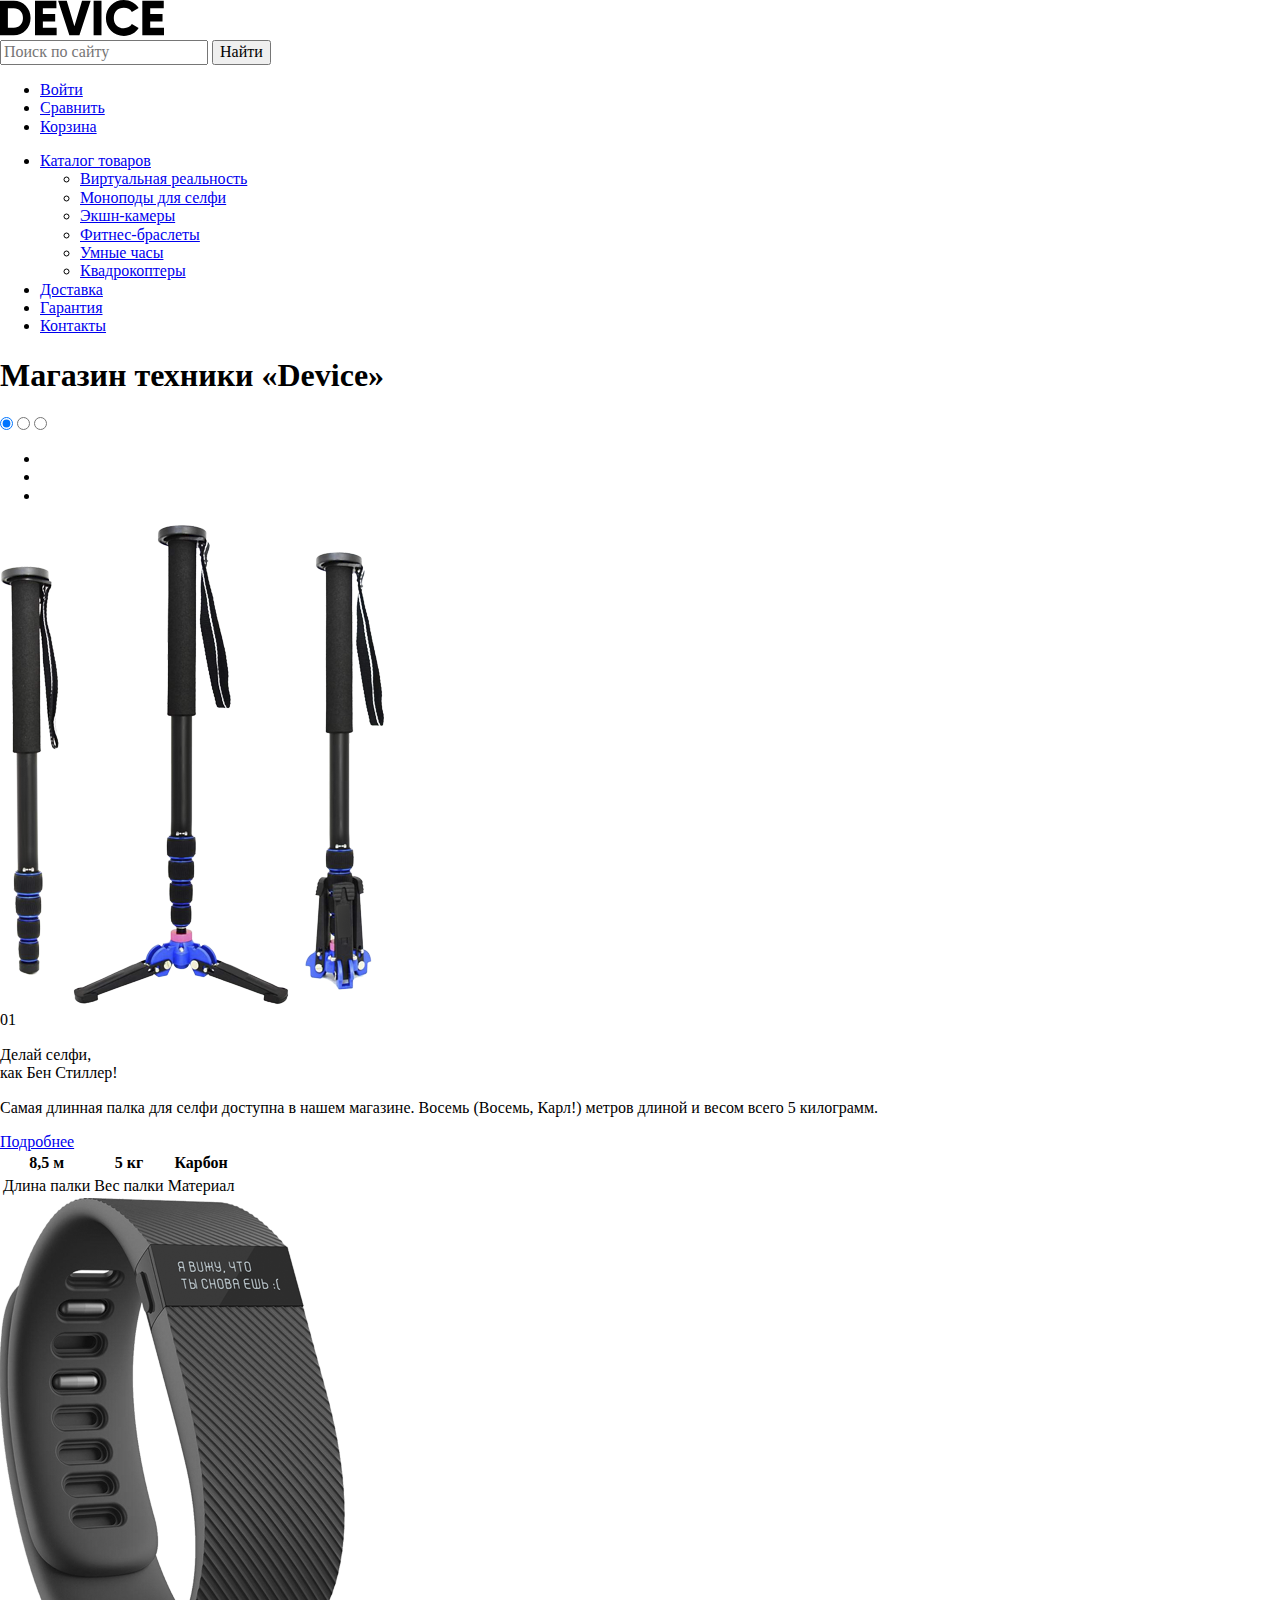
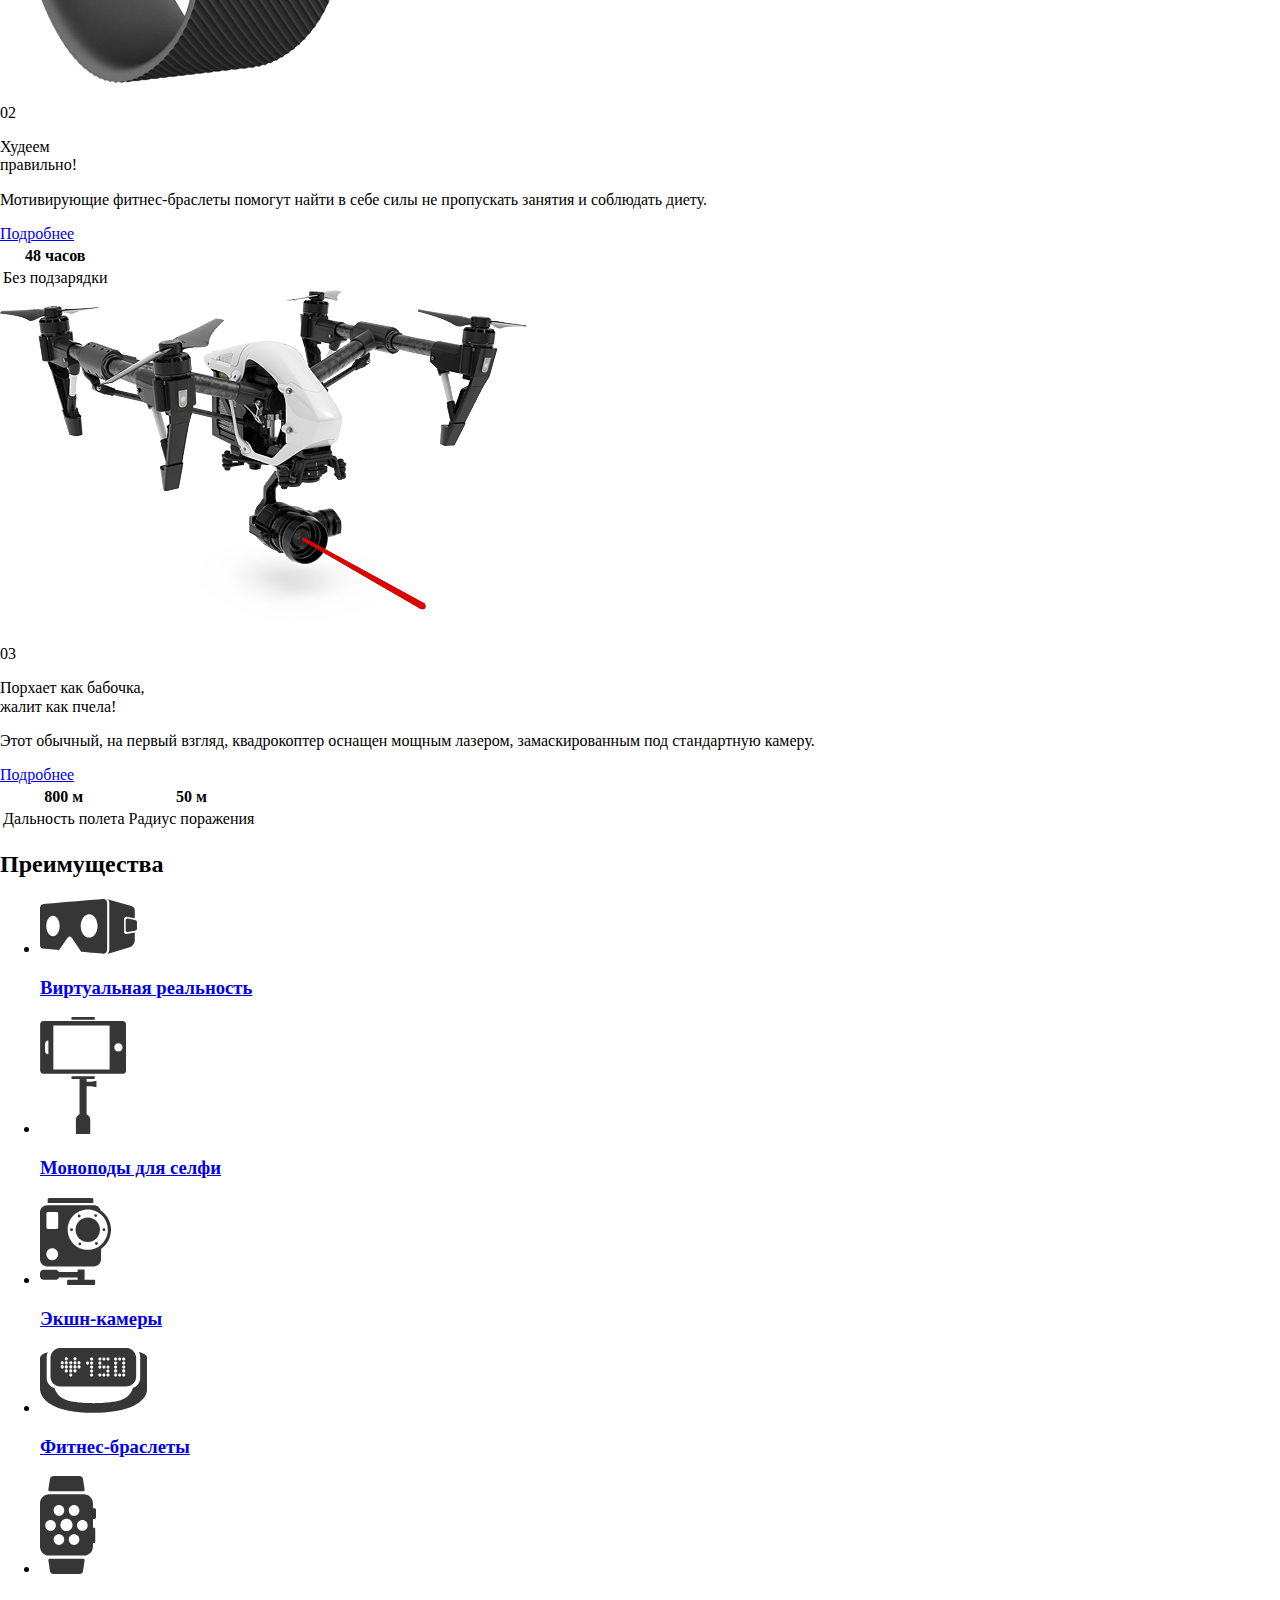
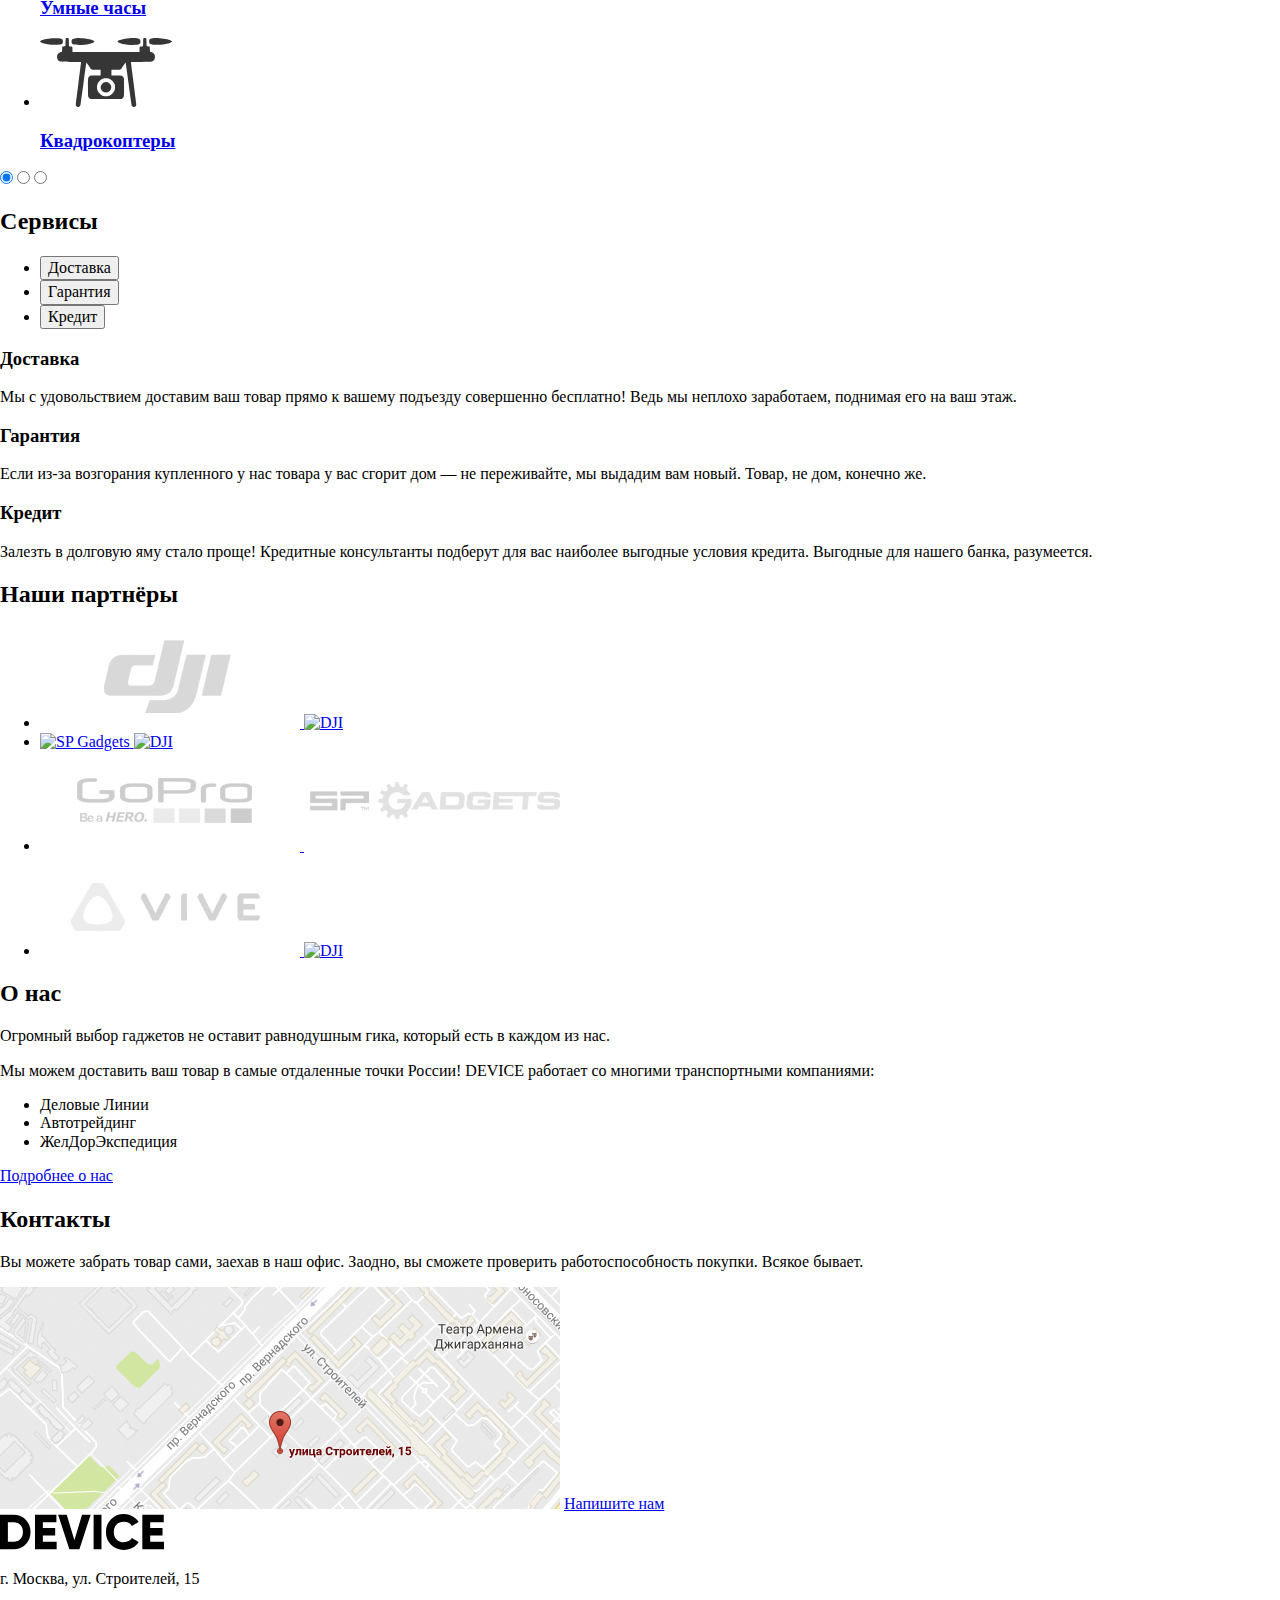
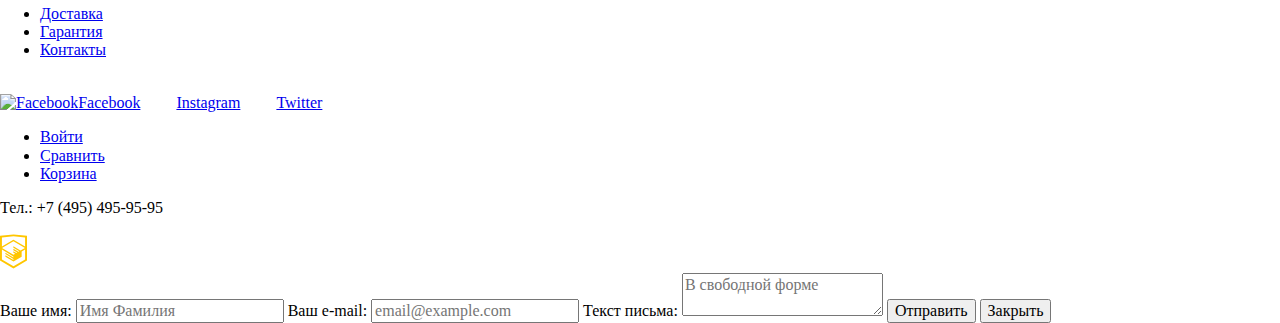
==== index.html @ 66b763e6 "Исправил все замечания в разметке" ====
<!DOCTYPE html>
<html lang="ru">

<head>
    <meta charset="utf-8">
    <title>HTML Academy: Девайс</title>
    <link rel="stylesheet" href="css/normalize.css">
    <link rel="stylesheet" href="css/style.css">
</head>

<body>
    <header class="main-header">
        <a class="main-header-logo"><img src="img/logo.svg" alt="Device" width="164" height="36"></a>
        <form>
            <input type="search" name="search" placeholder="Поиск по сайту">
            <input type="submit" value="Найти">
        </form>
        <ul class="user-block">
            <li class="login"><a href="#">Войти</a></li>
            <li class="compare"><a href="#">Сравнить</a></li>
            <li class="cart"><a href="#">Корзина</a></li>
        </ul>
        <nav class="main-navigation">
            <ul class="site-navigation">
                <li><a href="monopod.html">Каталог товаров</a>
                    <ul>
                        <li><a href="monopod.html">Виртуальная реальность</a></li>
                        <li><a href="monopod.html">Моноподы для селфи</a></li>
                        <li><a href="monopod.html">Экшн-камеры</a></li>
                    </ul>
                    <ul>
                        <li><a href="monopod.html">Фитнес-браслеты</a></li>
                        <li><a href="monopod.html">Умные часы</a></li>
                    </ul>
                    <ul>
                        <li><a href="monopod.html">Квадрокоптеры</a></li>
                    </ul>
                </li>
                <li><a href="#">Доставка</a></li>
                <li><a href="#">Гарантия</a></li>
                <li><a href="#">Контакты</a></li>
            </ul>
        </nav>
    </header>

    <main class="container">
        <h1 class="visually-hidden">Магазин техники «Device»</h1>
        <section class="slider-top">
            <input type="radio" name="slide-top" id="slide-top-1" checked>
            <input type="radio" name="slide-top" id="slide-top-2">
            <input type="radio" name="slide-top" id="slide-top-3">
            <ul class="slider-btn">
                <li><label for="slide-top-1"></label></li>
                <li><label for="slide-top-2"></label></li>
                <li><label for="slide-top-3"></label></li>
            </ul>
            <div class="slider-top-slide slider-top-first" id="slide-1">
                <img src="img/slider-1.png" alt="Самая длинная палка для сэлфи" width="384" height="486">
                <div class="slider-top-description">
                    <span class="slider-top-number">01</span>
                    <p class="slider-top-promo">Делай селфи, <br>как Бен Стиллер!</p>
                    <p>Самая длинная палка для селфи доступна в нашем магазине. Восемь (Восемь, Карл!) метров длиной и весом всего 5 килограмм.</p>
                    <a class="btn" href="#">Подробнее</a>
                    <table>
                        <tr>
                            <th>8,5 м</th>
                            <th>5 кг</th>
                            <th>Карбон</th>
                        </tr>
                        <tr>
                            <td>Длина палки</td>
                            <td>Вес палки</td>
                            <td>Материал</td>
                        </tr>
                    </table>
                </div>
            </div>
            <div class="slider-top-slide slider-top-second" id="slide-1">
                <img src="img/slider-2.png" alt="Фитнес-браслет" width="345" height="485">
                <div class="slider-top-description">
                    <p class="slider-top-number">02</p>
                    <p class="slider-top-promo">Худеем <br>правильно!</p>
                    <p>Мотивирующие фитнес-браслеты помогут найти в себе силы не пропускать занятия и соблюдать диету.</p>
                    <a class="btn" href="#">Подробнее</a>
                    <table>
                        <tr>
                            <th>48 часов</th>
                        </tr>
                        <tr>
                            <td>Без подзарядки</td>
                        </tr>
                    </table>
                </div>
            </div>
            <div class="slider-top-slide slider-top-third" id="slide-1">
                <img src="img/slider-3.png" alt="Квадрокоптер" width="526" height="334">
                <div class="slider-top-description">
                    <p class="slider-top-number">03</p>
                    <p class="slider-top-promo">Порхает как бабочка, <br>жалит как пчела!</p>
                    <p>Этот обычный, на первый взгляд, квадрокоптер оснащен мощным лазером, замаскированным под стандартную камеру.</p>
                    <a class="btn" href="#">Подробнее</a>
                    <table>
                        <tr>
                            <th>800 м</th>
                            <th>50 м</th>
                        </tr>
                        <tr>
                            <td>Дальность полета</td>
                            <td>Радиус поражения</td>
                        </tr>
                    </table>
                </div>
            </div>
        </section>

        <section class="popular">
            <h2 class="visually-hidden">Преимущества</h2>
            <ul class="popular-list">
                <li class="popular-item">
                    <a href="#">
                        <img src="img/popular-1.svg" alt="Виртуальная реальность" width="97" height="55">
                        <h3>Виртуальная реальность</h3>
                    </a>
                </li>
                <li class="popular-item">
                    <a href="#">
                        <img src="img/popular-2.svg" alt="Моноподы для селфи" width="86" height="117">
                        <h3>Моноподы для селфи</h3>
                    </a>
                </li>
                <li class="popular-item">
                    <a href="#">
                        <img src="img/popular-3.svg" alt="Экшн-камеры" width="71" height="87">
                        <h3>Экшн-камеры</h3>
                    </a>
                </li>
                <li class="popular-item">
                    <a href="#">
                        <img src="img/popular-4.svg" alt="Фитнес-браслеты" width="107" height="65">
                        <h3>Фитнес-браслеты</h3>
                    </a>
                </li>
                <li class="popular-item">
                    <a href="#">
                        <img src="img/popular-5.svg" alt="Умные часы" width="56" height="98">
                        <h3>Умные часы</h3>
                    </a>
                </li>
                <li class="popular-item">
                    <a href="#">
                        <img src="img/popular-6.svg" alt="Квадрокоптеры" width="132" height="69">
                        <h3>Квадрокоптеры</h3>
                    </a>
                </li>
            </ul>
        </section>

        <section class="services">
            <input type="radio" name="slide-services" id="slide-services-1" checked>
            <input type="radio" name="slide-services" id="slide-services-2">
            <input type="radio" name="slide-services" id="slide-services-3">
            <h2 class="visually-hidden">Сервисы</h2>
            <ul class="services-btn">
                <li>
                    <label class="btn" for="slide-services-1"><button type="submit">Доставка</button></label>
                </li>
                <li>
                    <label class="btn" for="slide-services-2"><button type="submit">Гарантия</button></label>
                </li>
                <li>
                    <label class="btn" for="slide-services-3"><button type="submit">Кредит</button></label>
                </li>
            </ul>
            <div class="slider-services-slide" id="services-courier">
                <h3>Доставка</h3>
                <p>Мы с удовольствием доставим ваш товар прямо к вашему подъезду совершенно бесплатно! Ведь мы неплохо заработаем, поднимая его на ваш этаж.</p>
            </div>
            <div class="slider-services-slide" id="services-guarantee">
                <h3>Гарантия</h3>
                <p>Если из-за возгорания купленного у нас товара у вас сгорит дом — не переживайте, мы выдадим вам новый. Товар, не дом, конечно же.</p>
            </div>
            <div class="slider-services-slide" id="services-credit">
                <h3>Кредит</h3>
                <p>Залезть в долговую яму стало проще! Кредитные консультанты подберут для вас наиболее выгодные условия кредита. Выгодные для нашего банка, разумеется.</p>
            </div>
        </section>

        <section class="partners">
            <h2 class="visually-hidden">Наши партнёры</h2>
            <ul class="partners-list">
                <li>
                    <a class="partner-link" href="#">
                        <img src="img/logo-1.jpg" alt="DJI" width="260" height="100">
                        <img src="img/logo-1-1.jpg" alt="DJI" width="260" height="100">
                    </a>
                </li>
                <li>
                    <a class="partner-link" href="#">
                        <img src="img/logo-2.jpg" alt="SP Gadgets" width="260" height="100">
                        <img src="img/logo-2-1.jpg" alt="DJI" width="260" height="100">
                    </a>
                </li>
                <li>
                    <a class="partner-link" href="#">
                        <img src="img/logo-3.jpg" alt="GoPro" width="260" height="100">
                        <img src="img/logo-3-1.jpg" alt="DJI" width="260" height="100">
                    </a>
                </li>
                <li>
                    <a class="partner-link" href="#">
                        <img src="img/logo-4.jpg" alt="Vive" width="260" height="100">
                        <img src="img/logo-4-1.jpg" alt="DJI" width="260" height="100">
                    </a>
                </li>
            </ul>
        </section>

        <section class="about-us">
            <h2>О нас</h2>
            <p>Огромный выбор гаджетов не оставит равнодушным гика, который есть в каждом из нас.</p>
            <p>Мы можем доставить ваш товар в самые отдаленные точки России! DEVICE работает со многими транспортными компаниями:</p>
            <ul class="delivery-list">
                <li>Деловые Линии</li>
                <li>Автотрейдинг</li>
                <li>ЖелДорЭкспедиция</li>
            </ul>
            <a class="btn" href="#">Подробнее о нас</a>
        </section>

        <section class="contacts">
            <h2>Контакты</h2>
            <p>Вы можете забрать товар сами, заехав в наш офис. Заодно, вы сможете проверить работоспособность покупки. Всякое бывает.</p>
            <a href="#"><img src="img/map.jpg" alt="Карта" width="560" height="222"></a>
            <a class="btn" href="#">Напишите нам</a>
        </section>
    </main>

    <footer class="main-footer">
        <a class="main-footer-logo"><img src="img/logo.svg" alt="Device" width="164" height="36"></a>
        <p>г. Москва, ул. Строителей, 15</p>
        <ul class="site-navigation">
            <li><a href="#">Доставка</a></li>
            <li><a href="#">Гарантия</a></li>
            <li><a href="#">Контакты</a></li>
        </ul>
        <div class="main-footer-social">
            <a class="social-btn" href="#"><img src="img/fb.svg" alt="Facebook" width="32" height="32">Facebook</a>
            <a class="social-btn" href="#"><img src="img/instagram.svg" alt="Instagram" width="32" height="32">Instagram</a>
            <a class="social-btn" href="#"><img src="img/twitter.svg" alt="Twitter" width="32" height="32">Twitter</a>
        </div>
        <ul class="user-block">
            <li class="login">
                <a href="#">Войти</a>
            </li>
            <li class="compare">
                <a href="#">Сравнить</a>
            </li>
            <li class="cart">
                <a href="#">Корзина</a>
            </li>
        </ul>
        <p>Тел.: +7 (495) 495-95-95</p>
        <a href="https://htmlacademy.ru/intensive/htmlcss" target="_blank"><img src="img/logo-html.svg" alt="HTML Academy" width="27" height="35"></a>
    </footer>

    <div class="wtite-us-modal">
        <form class="wtite-us-modal-form" action="https://htmlacademy.ru" method="post">
            <label class="wtite-us-modal-form-name">
                Ваше имя:
                <input type="text" name="name" placeholder="Имя Фамилия">
            </label>
            <label class="wtite-us-modal-form-email">
                Ваш e-mail:
                <input type="text" name="email" placeholder="email@example.com">
            </label>
            <label class="wtite-us-form-modal-letter">
                Текст письма:
                <textarea name="letter" placeholder="В свободной форме"></textarea>
            </label>
            <label class="wtite-us-form-name">
                <button class="btn" type="submit">Отправить</button>
            </label>
            <button class="btn" type="submit">Закрыть</button>
        </form>
    </div>

    <script type="text/javascript" src="js/scripts.js"></script>

</body>

</html>
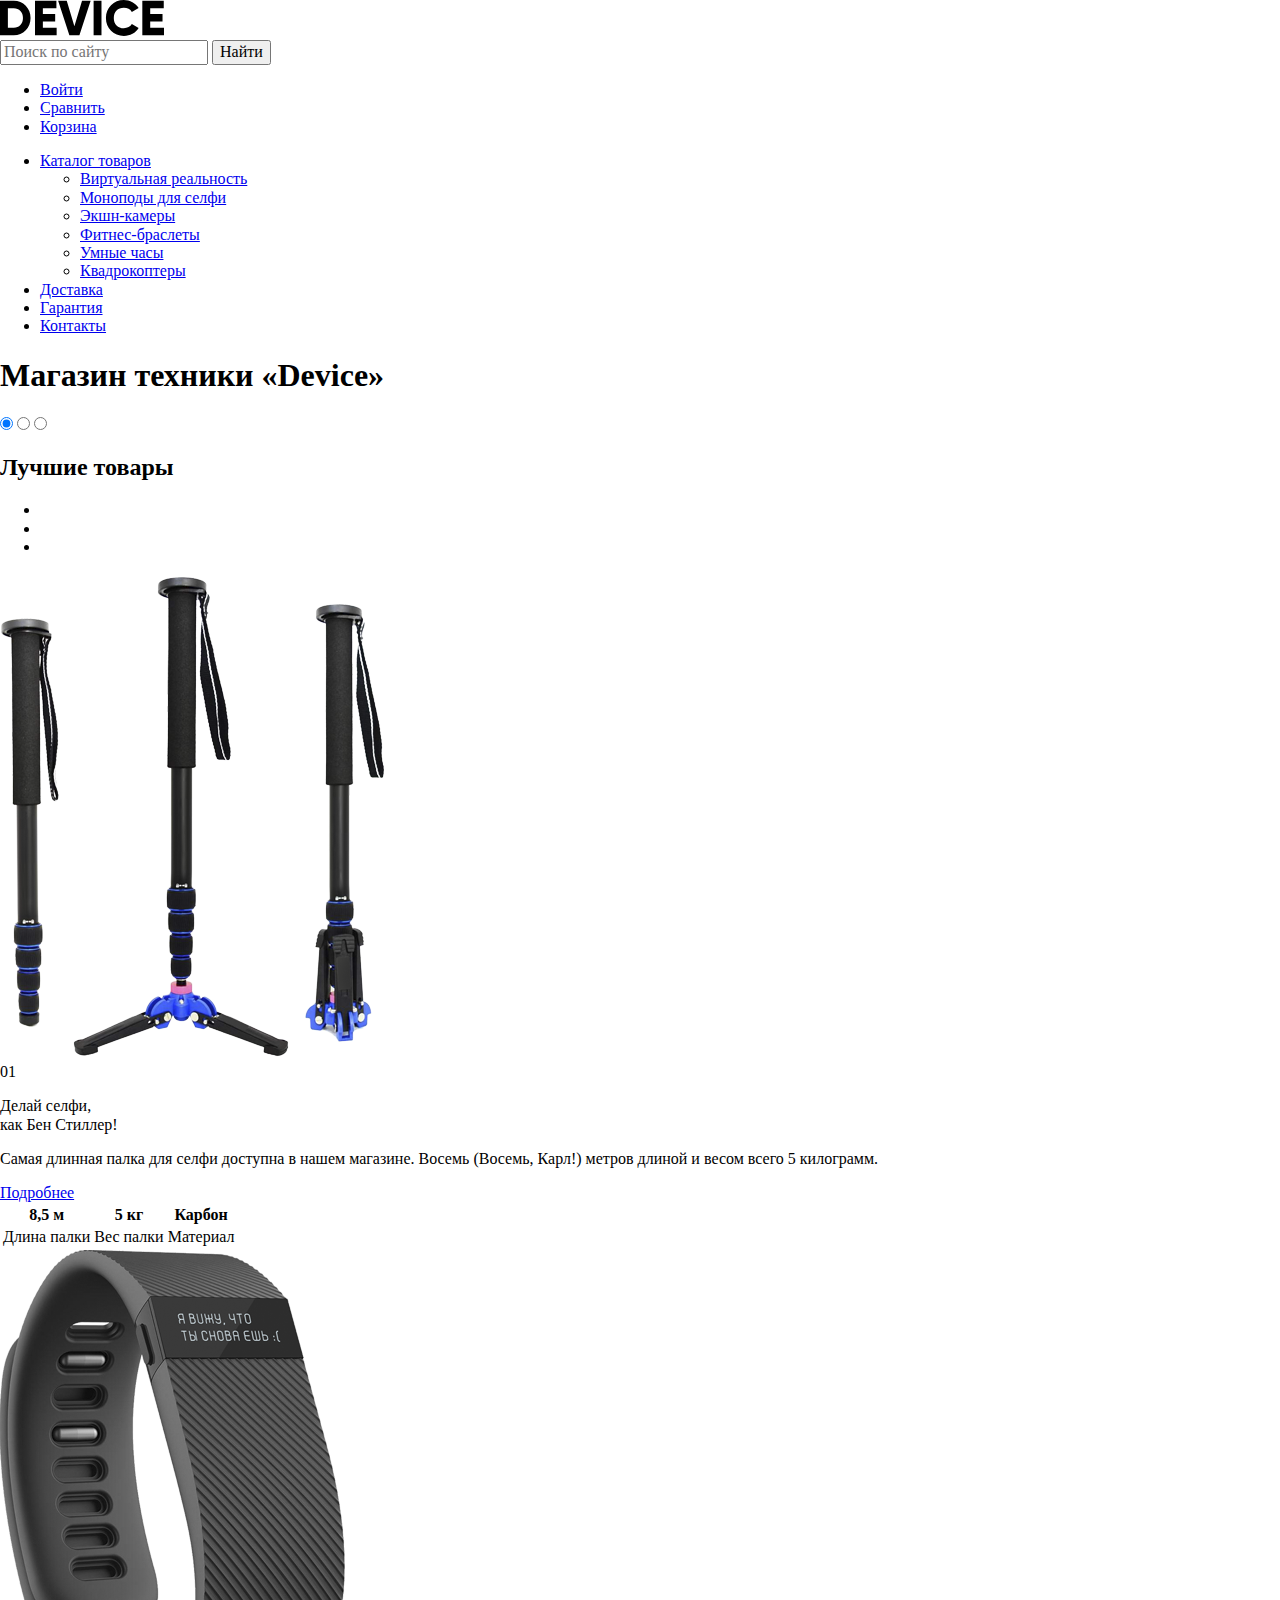
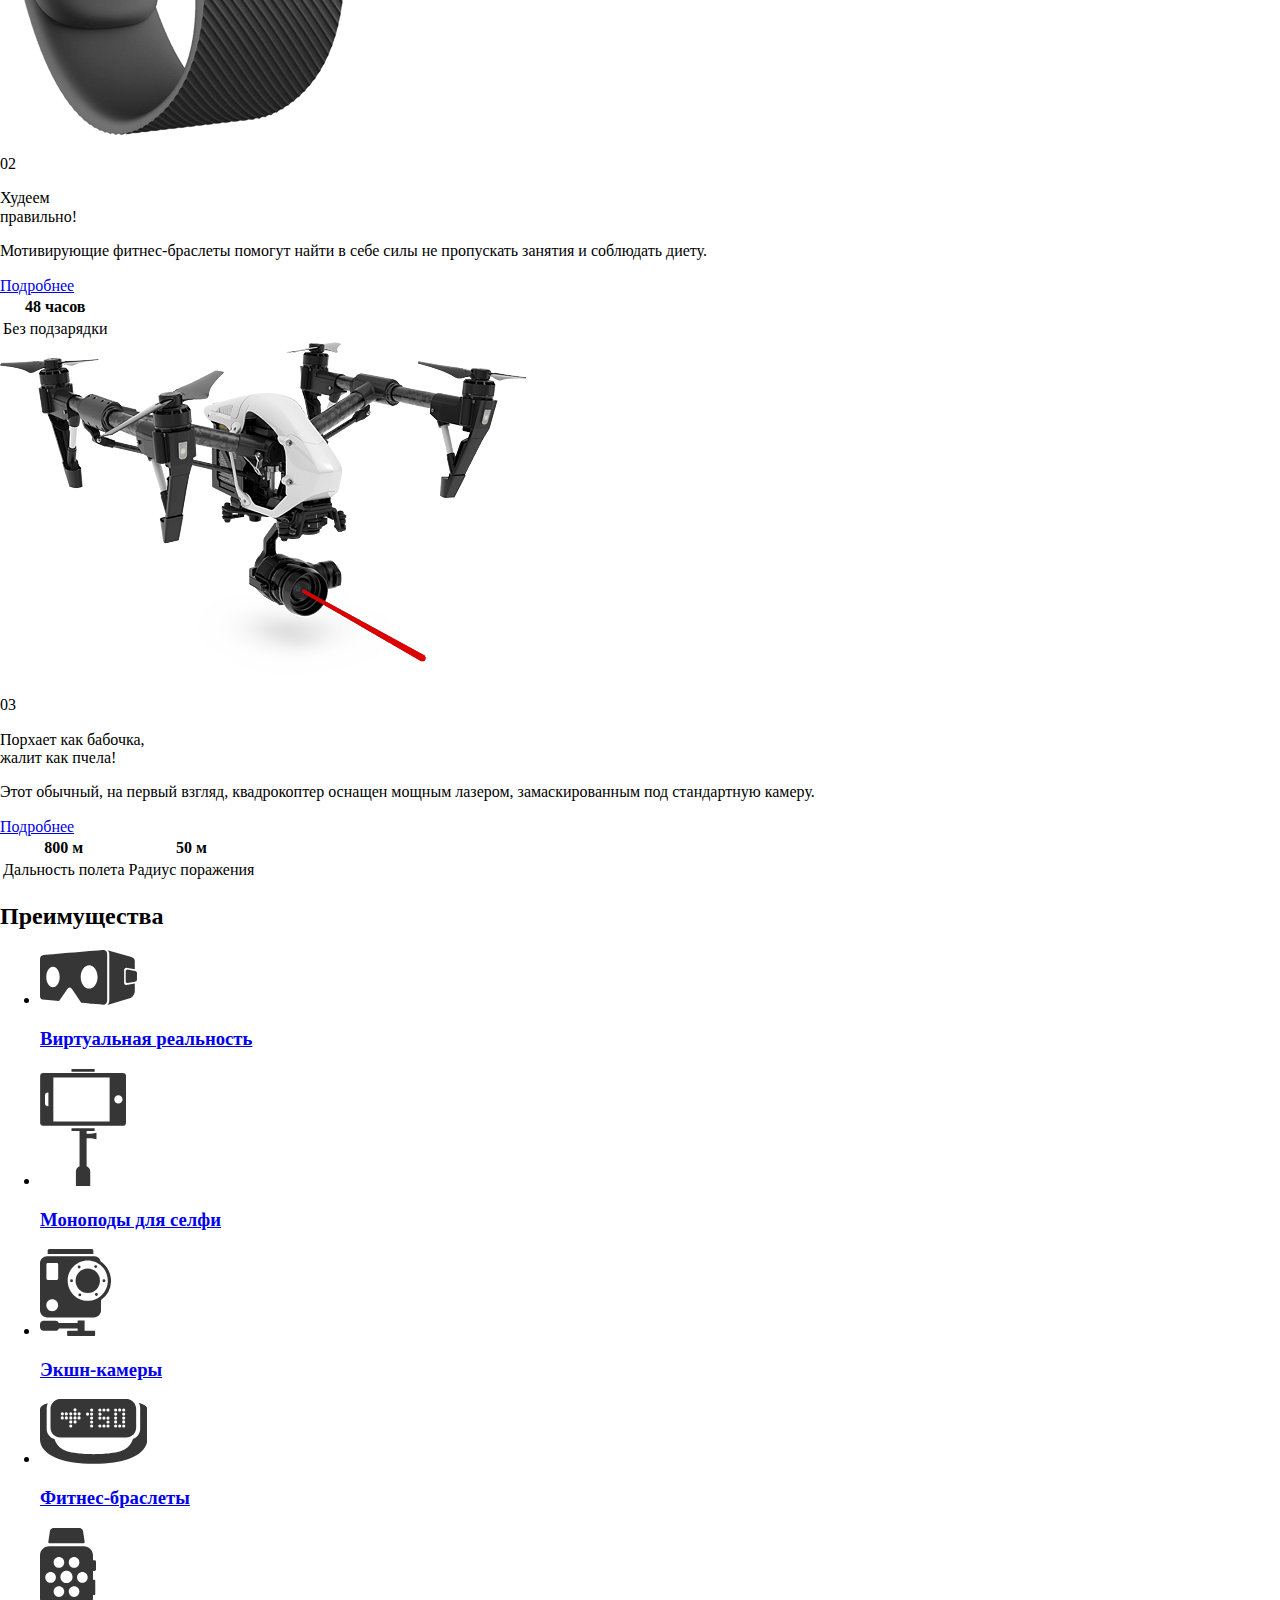
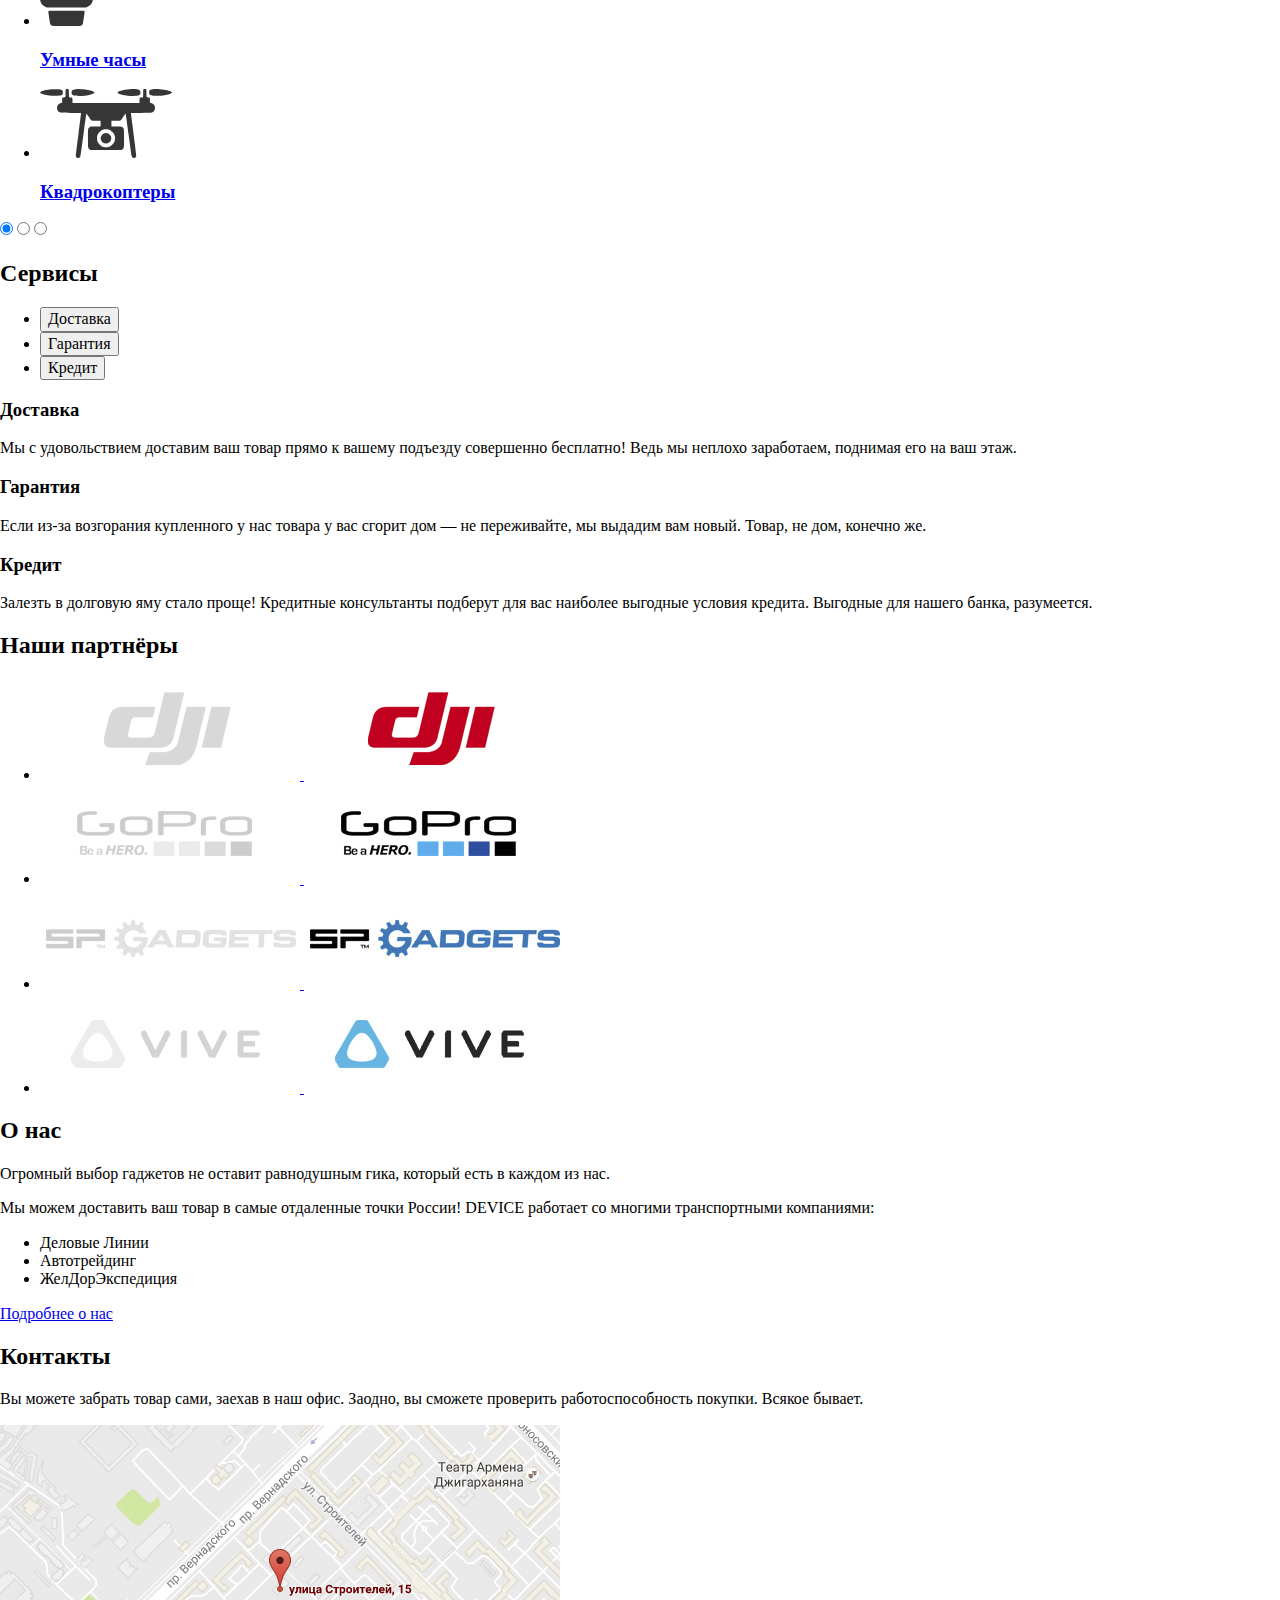
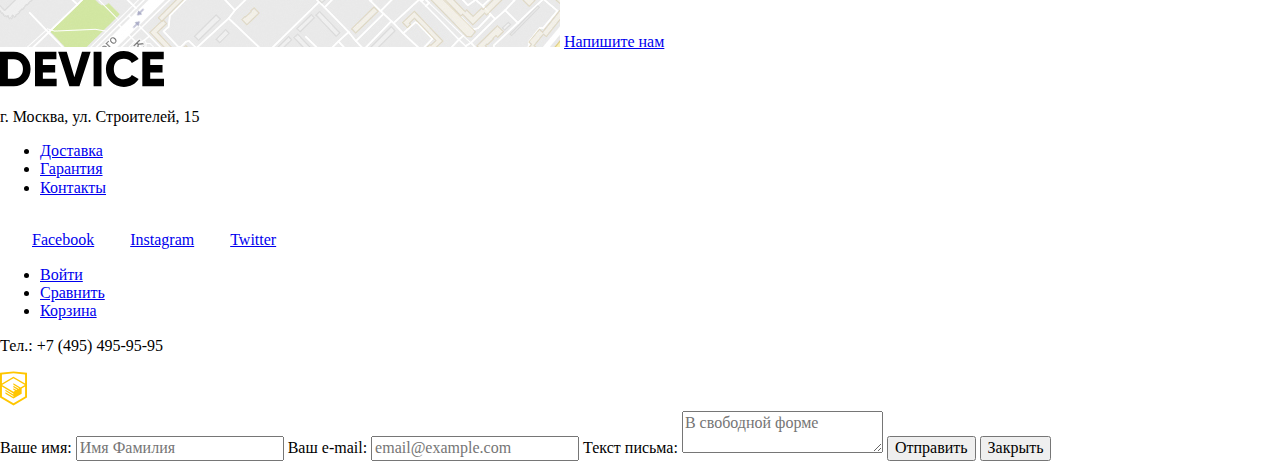
==== commit d512a2a6: "Доработал разметку" ====
--- a/index.html
+++ b/index.html
@@ -49,6 +49,7 @@
             <input type="radio" name="slide-top" id="slide-top-1" checked>
             <input type="radio" name="slide-top" id="slide-top-2">
             <input type="radio" name="slide-top" id="slide-top-3">
+            <h2 class="visually-hidden">Лучшие товары</h2>
             <ul class="slider-btn">
                 <li><label for="slide-top-1"></label></li>
                 <li><label for="slide-top-2"></label></li>
@@ -75,7 +76,7 @@
                     </table>
                 </div>
             </div>
-            <div class="slider-top-slide slider-top-second" id="slide-1">
+            <div class="slider-top-slide slider-top-second" id="slide-2">
                 <img src="img/slider-2.png" alt="Фитнес-браслет" width="345" height="485">
                 <div class="slider-top-description">
                     <p class="slider-top-number">02</p>
@@ -92,7 +93,7 @@
                     </table>
                 </div>
             </div>
-            <div class="slider-top-slide slider-top-third" id="slide-1">
+            <div class="slider-top-slide slider-top-third" id="slide-3">
                 <img src="img/slider-3.png" alt="Квадрокоптер" width="526" height="334">
                 <div class="slider-top-description">
                     <p class="slider-top-number">03</p>
@@ -162,13 +163,13 @@
             <h2 class="visually-hidden">Сервисы</h2>
             <ul class="services-btn">
                 <li>
-                    <label class="btn" for="slide-services-1"><button type="submit">Доставка</button></label>
-                </li>
-                <li>
-                    <label class="btn" for="slide-services-2"><button type="submit">Гарантия</button></label>
-                </li>
-                <li>
-                    <label class="btn" for="slide-services-3"><button type="submit">Кредит</button></label>
+                    <label class="btn" for="services-courier"><button type="submit">Доставка</button></label>
+                </li>
+                <li>
+                    <label class="btn" for="services-guarantee"><button type="submit">Гарантия</button></label>
+                </li>
+                <li>
+                    <label class="btn" for="services-credit"><button type="submit">Кредит</button></label>
                 </li>
             </ul>
             <div class="slider-services-slide" id="services-courier">
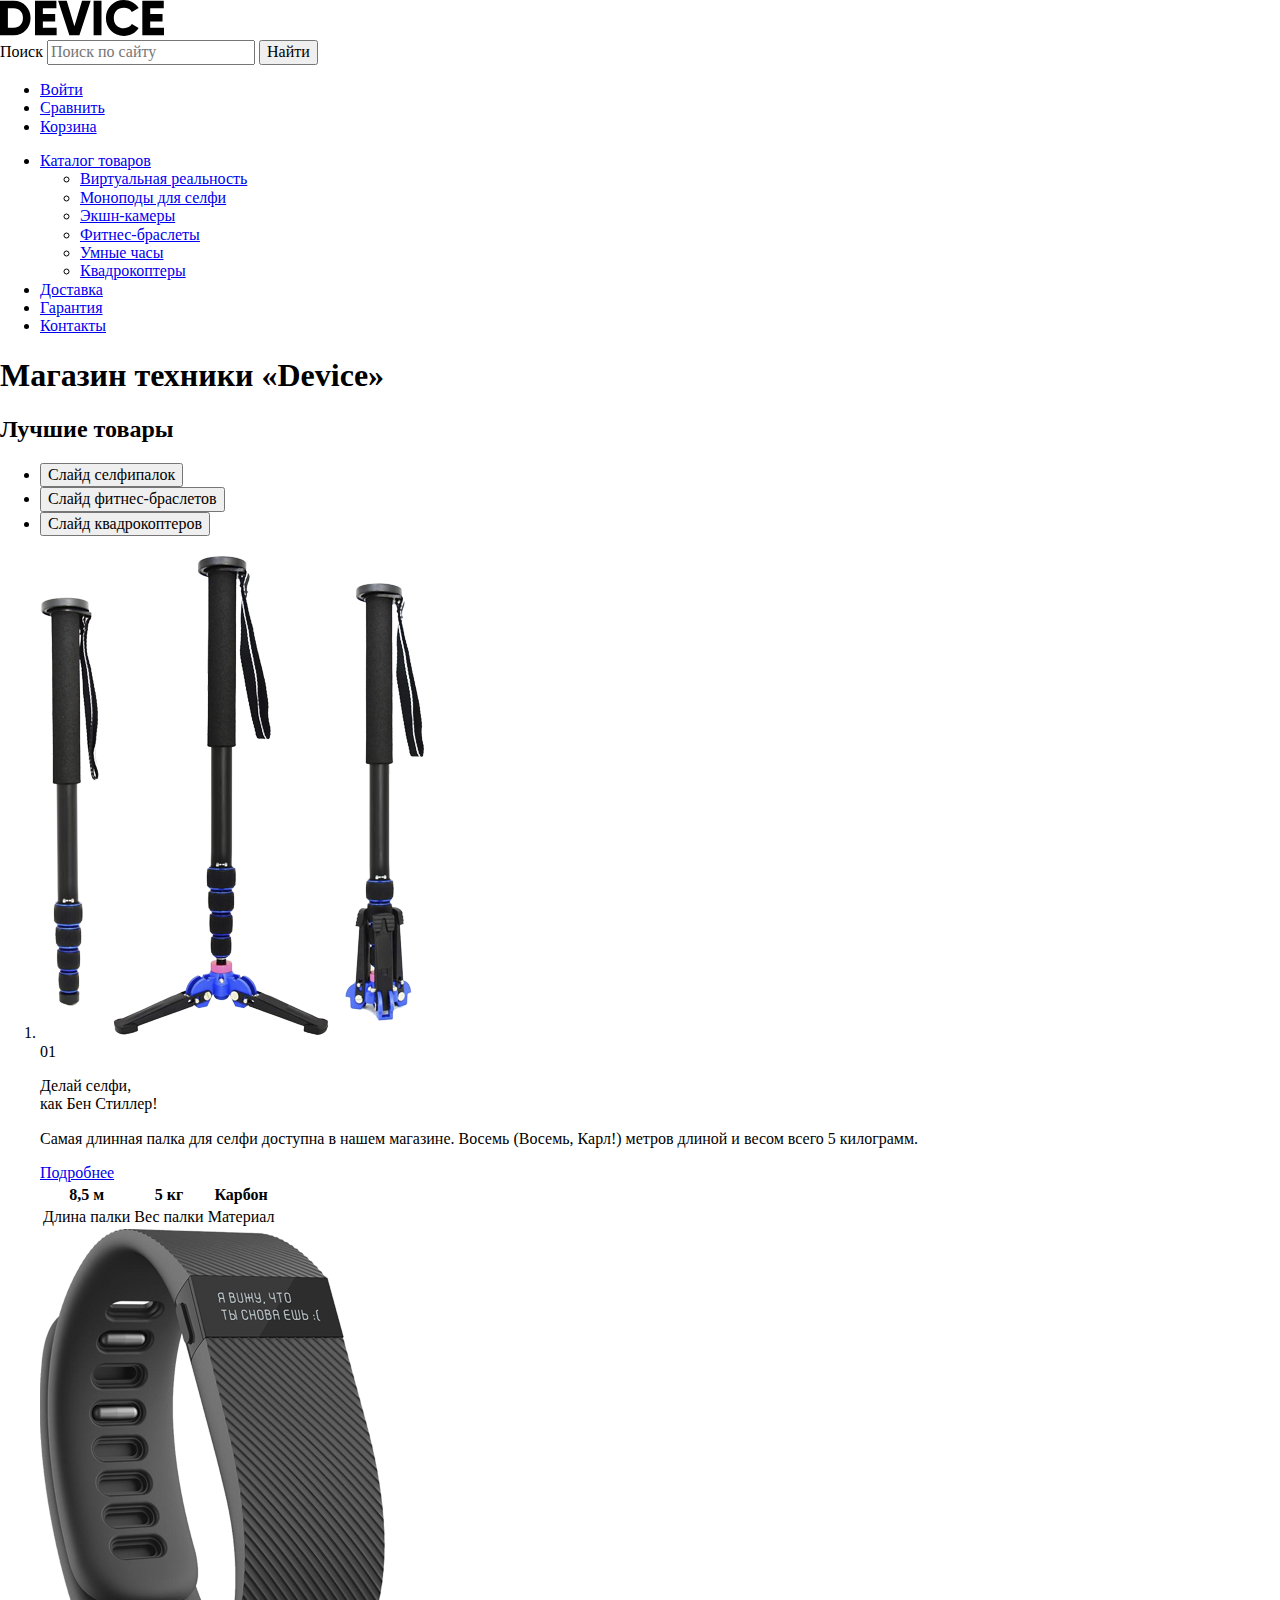
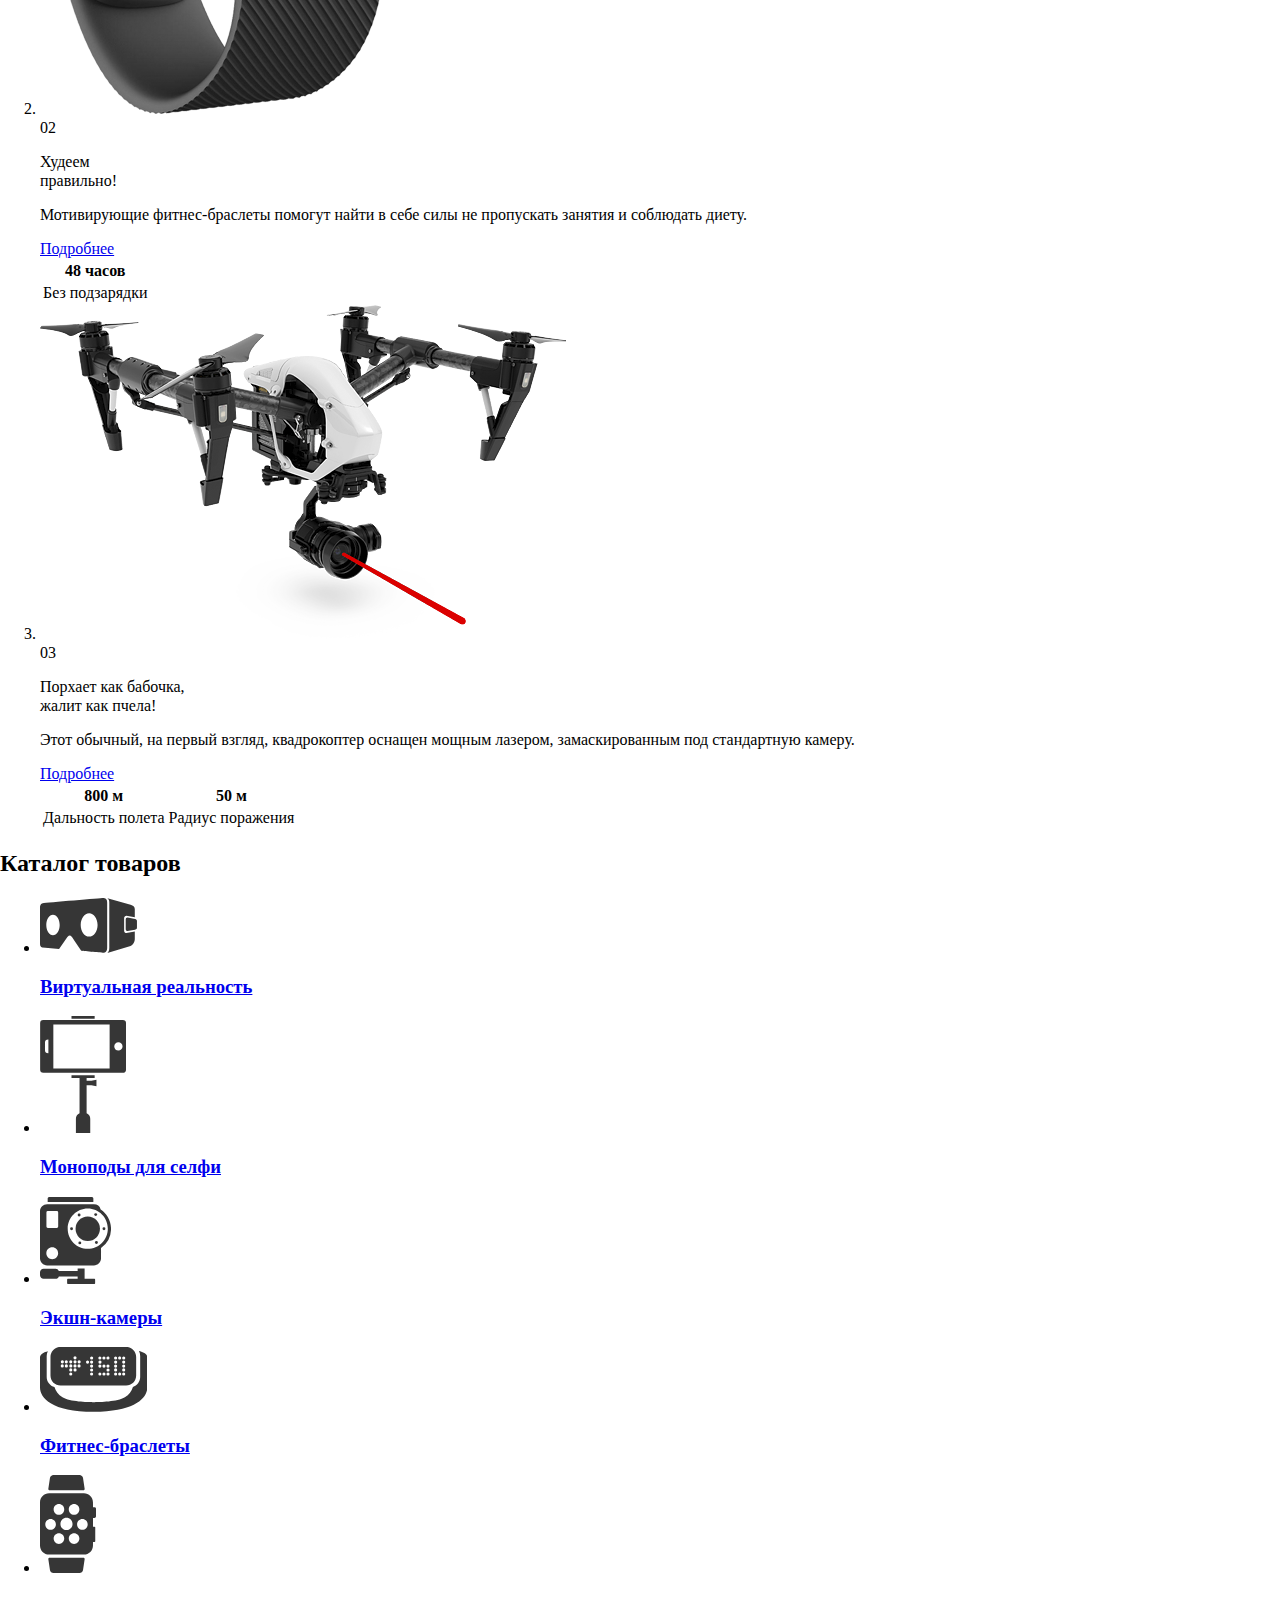
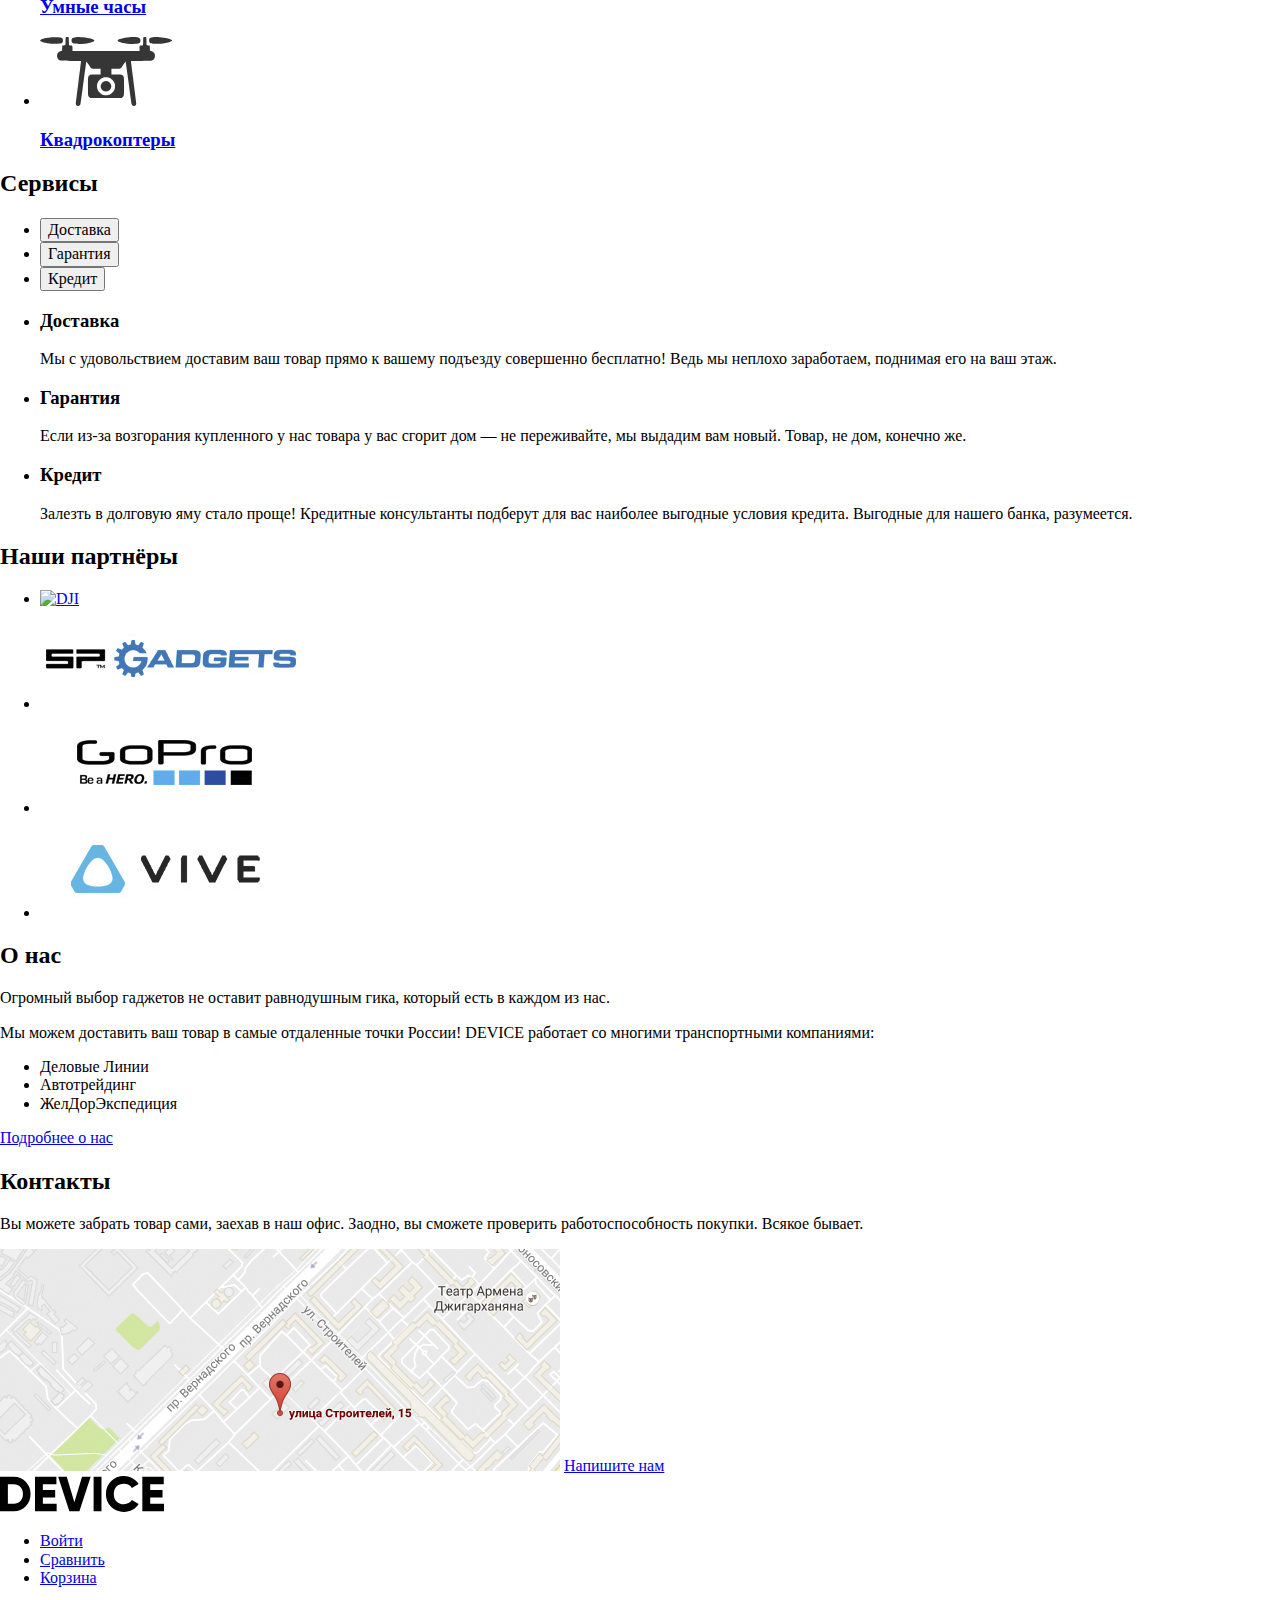
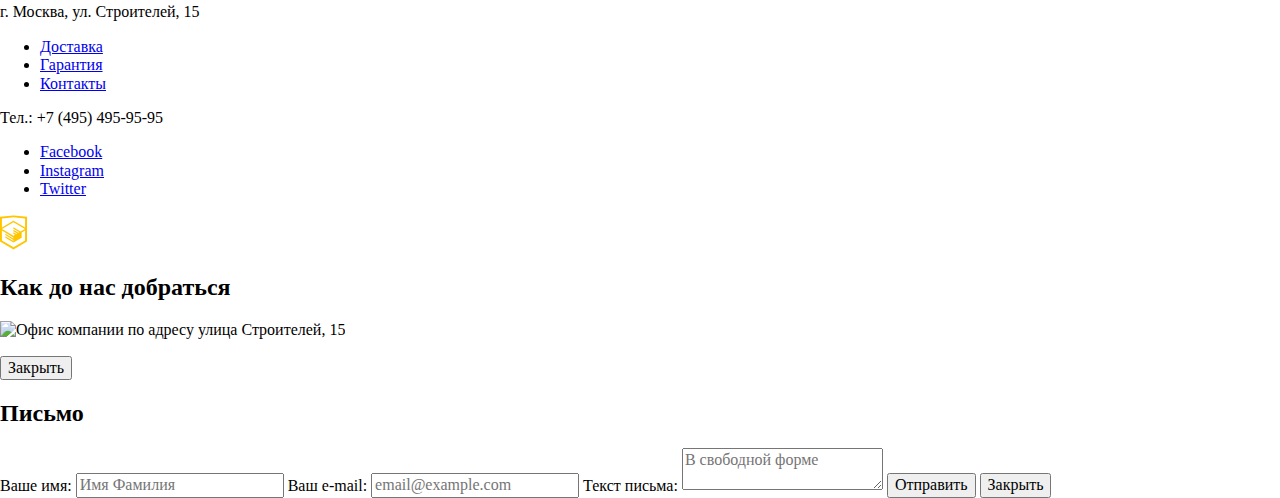
==== commit 7d7f4460: "Внес правки по Доступности" ====
--- a/index.html
+++ b/index.html
@@ -10,10 +10,11 @@
 
 <body>
     <header class="main-header">
-        <a class="main-header-logo"><img src="img/logo.svg" alt="Device" width="164" height="36"></a>
-        <form>
-            <input type="search" name="search" placeholder="Поиск по сайту">
-            <input type="submit" value="Найти">
+        <a class="logo"><img src="img/logo.svg" alt="Device" width="164" height="36"></a>
+        <form class="search-form" action="https://echo.htmlacademy.ru" method="get">
+            <label for="search-form">Поиск</label>
+            <input type="search" name="search" placeholder="Поиск по сайту" id="search-form">
+            <button type="submit">Найти</button>
         </form>
         <ul class="user-block">
             <li class="login"><a href="#">Войти</a></li>
@@ -45,77 +46,83 @@
 
     <main class="container">
         <h1 class="visually-hidden">Магазин техники «Device»</h1>
+
         <section class="slider-top">
-            <input type="radio" name="slide-top" id="slide-top-1" checked>
-            <input type="radio" name="slide-top" id="slide-top-2">
-            <input type="radio" name="slide-top" id="slide-top-3">
             <h2 class="visually-hidden">Лучшие товары</h2>
-            <ul class="slider-btn">
-                <li><label for="slide-top-1"></label></li>
-                <li><label for="slide-top-2"></label></li>
-                <li><label for="slide-top-3"></label></li>
-            </ul>
-            <div class="slider-top-slide slider-top-first" id="slide-1">
-                <img src="img/slider-1.png" alt="Самая длинная палка для сэлфи" width="384" height="486">
-                <div class="slider-top-description">
-                    <span class="slider-top-number">01</span>
-                    <p class="slider-top-promo">Делай селфи, <br>как Бен Стиллер!</p>
-                    <p>Самая длинная палка для селфи доступна в нашем магазине. Восемь (Восемь, Карл!) метров длиной и весом всего 5 килограмм.</p>
-                    <a class="btn" href="#">Подробнее</a>
-                    <table>
-                        <tr>
-                            <th>8,5 м</th>
-                            <th>5 кг</th>
-                            <th>Карбон</th>
-                        </tr>
-                        <tr>
-                            <td>Длина палки</td>
-                            <td>Вес палки</td>
-                            <td>Материал</td>
-                        </tr>
-                    </table>
-                </div>
-            </div>
-            <div class="slider-top-slide slider-top-second" id="slide-2">
-                <img src="img/slider-2.png" alt="Фитнес-браслет" width="345" height="485">
-                <div class="slider-top-description">
-                    <p class="slider-top-number">02</p>
-                    <p class="slider-top-promo">Худеем <br>правильно!</p>
-                    <p>Мотивирующие фитнес-браслеты помогут найти в себе силы не пропускать занятия и соблюдать диету.</p>
-                    <a class="btn" href="#">Подробнее</a>
-                    <table>
-                        <tr>
-                            <th>48 часов</th>
-                        </tr>
-                        <tr>
-                            <td>Без подзарядки</td>
-                        </tr>
-                    </table>
-                </div>
-            </div>
-            <div class="slider-top-slide slider-top-third" id="slide-3">
-                <img src="img/slider-3.png" alt="Квадрокоптер" width="526" height="334">
-                <div class="slider-top-description">
-                    <p class="slider-top-number">03</p>
-                    <p class="slider-top-promo">Порхает как бабочка, <br>жалит как пчела!</p>
-                    <p>Этот обычный, на первый взгляд, квадрокоптер оснащен мощным лазером, замаскированным под стандартную камеру.</p>
-                    <a class="btn" href="#">Подробнее</a>
-                    <table>
-                        <tr>
-                            <th>800 м</th>
-                            <th>50 м</th>
-                        </tr>
-                        <tr>
-                            <td>Дальность полета</td>
-                            <td>Радиус поражения</td>
-                        </tr>
-                    </table>
-                </div>
-            </div>
+            <ul class="slides-switches">
+                <li class="slide-radio">
+                    <button class="slide-btn">Слайд селфипалок</button>
+                </li>
+                <li class="slide-radio">
+                    <button class="slide-btn">Слайд фитнес-браслетов</button>
+                </li>
+                <li class="slide-radio">
+                    <button class="slide-btn">Слайд квадрокоптеров</button>
+                </li>
+            </ul>
+            <ol class="slides">
+                <li class="slide-content slide-first">
+                    <img src="img/slider-1.png" alt="Самая длинная палка для сэлфи" width="384" height="486">
+                    <div class="slide-description">
+                        <span class="slide-number">01</span>
+                        <p class="slide-promo">Делай селфи, <br>как Бен Стиллер!</p>
+                        <p>Самая длинная палка для селфи доступна в нашем магазине. Восемь (Восемь, Карл!) метров длиной и весом всего 5 килограмм.</p>
+                        <a class="btn" href="#">Подробнее</a>
+                        <table>
+                            <tr>
+                                <th>8,5 м</th>
+                                <th>5 кг</th>
+                                <th>Карбон</th>
+                            </tr>
+                            <tr>
+                                <td>Длина палки</td>
+                                <td>Вес палки</td>
+                                <td>Материал</td>
+                            </tr>
+                        </table>
+                    </div>
+                </li>
+                <li class="slide-content slide-second">
+                    <img src="img/slider-2.png" alt="Фитнес-браслет" width="345" height="485">
+                    <div class="slide-description">
+                        <span class="slide-number">02</span>
+                        <p class="slide-promo">Худеем <br>правильно!</p>
+                        <p>Мотивирующие фитнес-браслеты помогут найти в себе силы не пропускать занятия и соблюдать диету.</p>
+                        <a class="btn" href="#">Подробнее</a>
+                        <table>
+                            <tr>
+                                <th>48 часов</th>
+                            </tr>
+                            <tr>
+                                <td>Без подзарядки</td>
+                            </tr>
+                        </table>
+                    </div>
+                </li>
+                <li class="slide-content slide-third">
+                    <img src="img/slider-3.png" alt="Квадрокоптер" width="526" height="334">
+                    <div class="slide-description">
+                        <span class="slide-number">03</span>
+                        <p class="slide-promo">Порхает как бабочка, <br>жалит как пчела!</p>
+                        <p>Этот обычный, на первый взгляд, квадрокоптер оснащен мощным лазером, замаскированным под стандартную камеру.</p>
+                        <a class="btn" href="#">Подробнее</a>
+                        <table>
+                            <tr>
+                                <th>800 м</th>
+                                <th>50 м</th>
+                            </tr>
+                            <tr>
+                                <td>Дальность полета</td>
+                                <td>Радиус поражения</td>
+                            </tr>
+                        </table>
+                    </div>
+                </li>
+            </ol>
         </section>
 
         <section class="popular">
-            <h2 class="visually-hidden">Преимущества</h2>
+            <h2 class="visually-hidden">Каталог товаров</h2>
             <ul class="popular-list">
                 <li class="popular-item">
                     <a href="#">
@@ -157,60 +164,55 @@
         </section>
 
         <section class="services">
-            <input type="radio" name="slide-services" id="slide-services-1" checked>
-            <input type="radio" name="slide-services" id="slide-services-2">
-            <input type="radio" name="slide-services" id="slide-services-3">
             <h2 class="visually-hidden">Сервисы</h2>
-            <ul class="services-btn">
-                <li>
-                    <label class="btn" for="services-courier"><button type="submit">Доставка</button></label>
-                </li>
-                <li>
-                    <label class="btn" for="services-guarantee"><button type="submit">Гарантия</button></label>
-                </li>
-                <li>
-                    <label class="btn" for="services-credit"><button type="submit">Кредит</button></label>
-                </li>
-            </ul>
-            <div class="slider-services-slide" id="services-courier">
-                <h3>Доставка</h3>
-                <p>Мы с удовольствием доставим ваш товар прямо к вашему подъезду совершенно бесплатно! Ведь мы неплохо заработаем, поднимая его на ваш этаж.</p>
-            </div>
-            <div class="slider-services-slide" id="services-guarantee">
-                <h3>Гарантия</h3>
-                <p>Если из-за возгорания купленного у нас товара у вас сгорит дом — не переживайте, мы выдадим вам новый. Товар, не дом, конечно же.</p>
-            </div>
-            <div class="slider-services-slide" id="services-credit">
-                <h3>Кредит</h3>
-                <p>Залезть в долговую яму стало проще! Кредитные консультанты подберут для вас наиболее выгодные условия кредита. Выгодные для нашего банка, разумеется.</p>
-            </div>
+            <ul class="services-switches">
+                <li class="services-radio">
+                    <button class="services-btn">Доставка</button>
+                </li>
+                <li class="services-radio">
+                    <button class="services-btn">Гарантия</button>
+                </li>
+                <li class="services-radio">
+                    <button class="services-btn">Кредит</button>
+                </li>
+            </ul>
+            <ul class="services-slides">
+                <li class="slide-content">
+                    <h3>Доставка</h3>
+                    <p>Мы с удовольствием доставим ваш товар прямо к вашему подъезду совершенно бесплатно! Ведь мы неплохо заработаем, поднимая его на ваш этаж.</p>
+                </li>
+                <li class="slide-content">
+                    <h3>Гарантия</h3>
+                    <p>Если из-за возгорания купленного у нас товара у вас сгорит дом — не переживайте, мы выдадим вам новый. Товар, не дом, конечно же.</p>
+                </li>
+                <li class="slide-content">
+                    <h3>Кредит</h3>
+                    <p>Залезть в долговую яму стало проще! Кредитные консультанты подберут для вас наиболее выгодные условия кредита. Выгодные для нашего банка, разумеется.</p>
+                </li>
+            </ul>
         </section>
 
         <section class="partners">
             <h2 class="visually-hidden">Наши партнёры</h2>
             <ul class="partners-list">
-                <li>
+                <li class="partners-item">
                     <a class="partner-link" href="#">
-                        <img src="img/logo-1.jpg" alt="DJI" width="260" height="100">
-                        <img src="img/logo-1-1.jpg" alt="DJI" width="260" height="100">
-                    </a>
-                </li>
-                <li>
+                        <img src="img/logo-1.png" alt="DJI" width="260" height="100">
+                    </a>
+                </li>
+                <li class="partners-item">
                     <a class="partner-link" href="#">
-                        <img src="img/logo-2.jpg" alt="SP Gadgets" width="260" height="100">
-                        <img src="img/logo-2-1.jpg" alt="DJI" width="260" height="100">
-                    </a>
-                </li>
-                <li>
+                        <img src="img/logo-2.png" alt="SP Gadgets" width="260" height="100">
+                    </a>
+                </li>
+                <li class="partners-item">
                     <a class="partner-link" href="#">
-                        <img src="img/logo-3.jpg" alt="GoPro" width="260" height="100">
-                        <img src="img/logo-3-1.jpg" alt="DJI" width="260" height="100">
-                    </a>
-                </li>
-                <li>
+                        <img src="img/logo-3.png" alt="GoPro" width="260" height="100">
+                    </a>
+                </li>
+                <li class="partners-item">
                     <a class="partner-link" href="#">
-                        <img src="img/logo-4.jpg" alt="Vive" width="260" height="100">
-                        <img src="img/logo-4-1.jpg" alt="DJI" width="260" height="100">
+                        <img src="img/logo-4.png" alt="Vive" width="260" height="100">
                     </a>
                 </li>
             </ul>
@@ -237,55 +239,62 @@
     </main>
 
     <footer class="main-footer">
-        <a class="main-footer-logo"><img src="img/logo.svg" alt="Device" width="164" height="36"></a>
-        <p>г. Москва, ул. Строителей, 15</p>
-        <ul class="site-navigation">
-            <li><a href="#">Доставка</a></li>
-            <li><a href="#">Гарантия</a></li>
-            <li><a href="#">Контакты</a></li>
-        </ul>
-        <div class="main-footer-social">
-            <a class="social-btn" href="#"><img src="img/fb.svg" alt="Facebook" width="32" height="32">Facebook</a>
-            <a class="social-btn" href="#"><img src="img/instagram.svg" alt="Instagram" width="32" height="32">Instagram</a>
-            <a class="social-btn" href="#"><img src="img/twitter.svg" alt="Twitter" width="32" height="32">Twitter</a>
+        <div class="main-footer-top">
+            <a class="logo"><img src="img/logo.svg" alt="Device" width="164" height="36"></a>
+            <ul class="user-block">
+                <li class="login">
+                    <a href="#">Войти</a>
+                </li>
+                <li class="compare">
+                    <a href="#">Сравнить</a>
+                </li>
+                <li class="cart">
+                    <a href="#">Корзина</a>
+                </li>
+            </ul>
         </div>
-        <ul class="user-block">
-            <li class="login">
-                <a href="#">Войти</a>
-            </li>
-            <li class="compare">
-                <a href="#">Сравнить</a>
-            </li>
-            <li class="cart">
-                <a href="#">Корзина</a>
-            </li>
-        </ul>
-        <p>Тел.: +7 (495) 495-95-95</p>
-        <a href="https://htmlacademy.ru/intensive/htmlcss" target="_blank"><img src="img/logo-html.svg" alt="HTML Academy" width="27" height="35"></a>
+        <div class="main-footer-middle">
+            <p>г. Москва, ул. Строителей, 15</p>
+            <ul class="site-navigation">
+                <li><a href="#">Доставка</a></li>
+                <li><a href="#">Гарантия</a></li>
+                <li><a href="#">Контакты</a></li>
+            </ul>
+            <p>Тел.: +7 (495) 495-95-95</p>
+        </div>
+        <div class="main-footer-bottom">
+            <ul class="social-buttons">
+                <li><a class="social-facebook" href="#">Facebook</a></li>
+                <li><a class="social-instagram" href="#">Instagram</a></li>
+                <li><a class="social-twitter" href="#">Twitter</a></li>
+            </ul>
+            <a href="https://htmlacademy.ru/intensive/htmlcss" target="_blank"><img src="img/logo-html.svg" alt="HTML Academy" width="27" height="35"></a>
+        </div>
     </footer>
 
-    <div class="wtite-us-modal">
-        <form class="wtite-us-modal-form" action="https://htmlacademy.ru" method="post">
-            <label class="wtite-us-modal-form-name">
-                Ваше имя:
-                <input type="text" name="name" placeholder="Имя Фамилия">
-            </label>
-            <label class="wtite-us-modal-form-email">
-                Ваш e-mail:
-                <input type="text" name="email" placeholder="email@example.com">
-            </label>
-            <label class="wtite-us-form-modal-letter">
-                Текст письма:
-                <textarea name="letter" placeholder="В свободной форме"></textarea>
-            </label>
-            <label class="wtite-us-form-name">
-                <button class="btn" type="submit">Отправить</button>
-            </label>
-            <button class="btn" type="submit">Закрыть</button>
+    <section class="modal modal-map">
+        <h2 class="visually-hidden">Как до нас добраться</h2>
+        <p>
+            <img src="img/map-full.jpg" width="960" height="559" alt="Офис компании по адресу улица Строителей, 15">
+        </p>
+        <button class="modal-close" type="button">Закрыть</button>
+    </section>
+
+    <section class="modal modal-wtite-us">
+        <h2 class="visually-hidden">Письмо</h2>
+        <form class="modal-wtite-us-form" action="https://echo.htmlacademy.ru" method="post">
+            <label class="name" for="modal-name">Ваше имя:</label>
+            <input type="text" name="name" placeholder="Имя Фамилия" id="modal-name">
+            <label class="email" for="modal-email">Ваш e-mail:</label>
+            <input type="text" name="email" placeholder="email@example.com" id="modal-email">
+            <label class="letter" for="modal-letter">Текст письма:</label>
+            <textarea name="letter" placeholder="В свободной форме" id="modal-letter"></textarea>
+            <button class="btn" type="submit">Отправить</button>
+            <button class="modal-close" type="button">Закрыть</button>
         </form>
-    </div>
-
-    <script type="text/javascript" src="js/scripts.js"></script>
+    </section>
+
+    <script src="js/scripts.js"></script>
 
 </body>
 
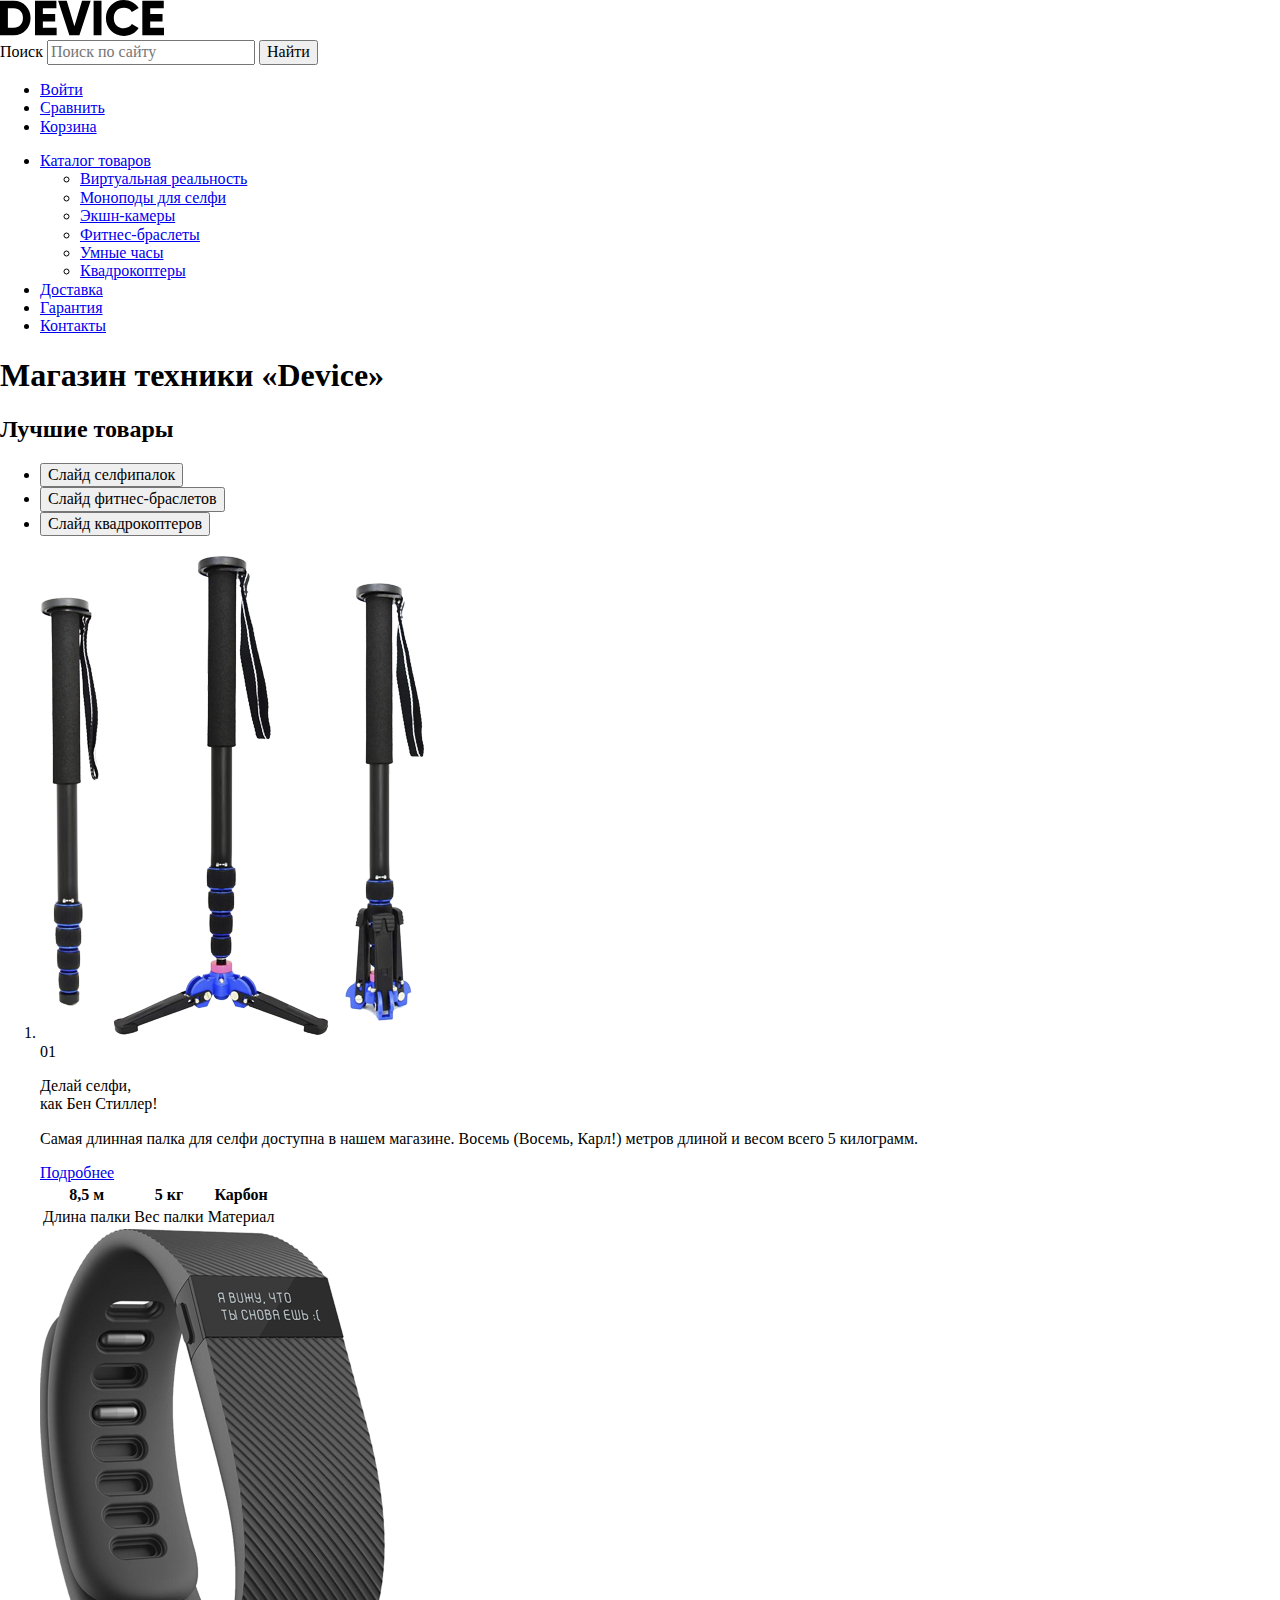
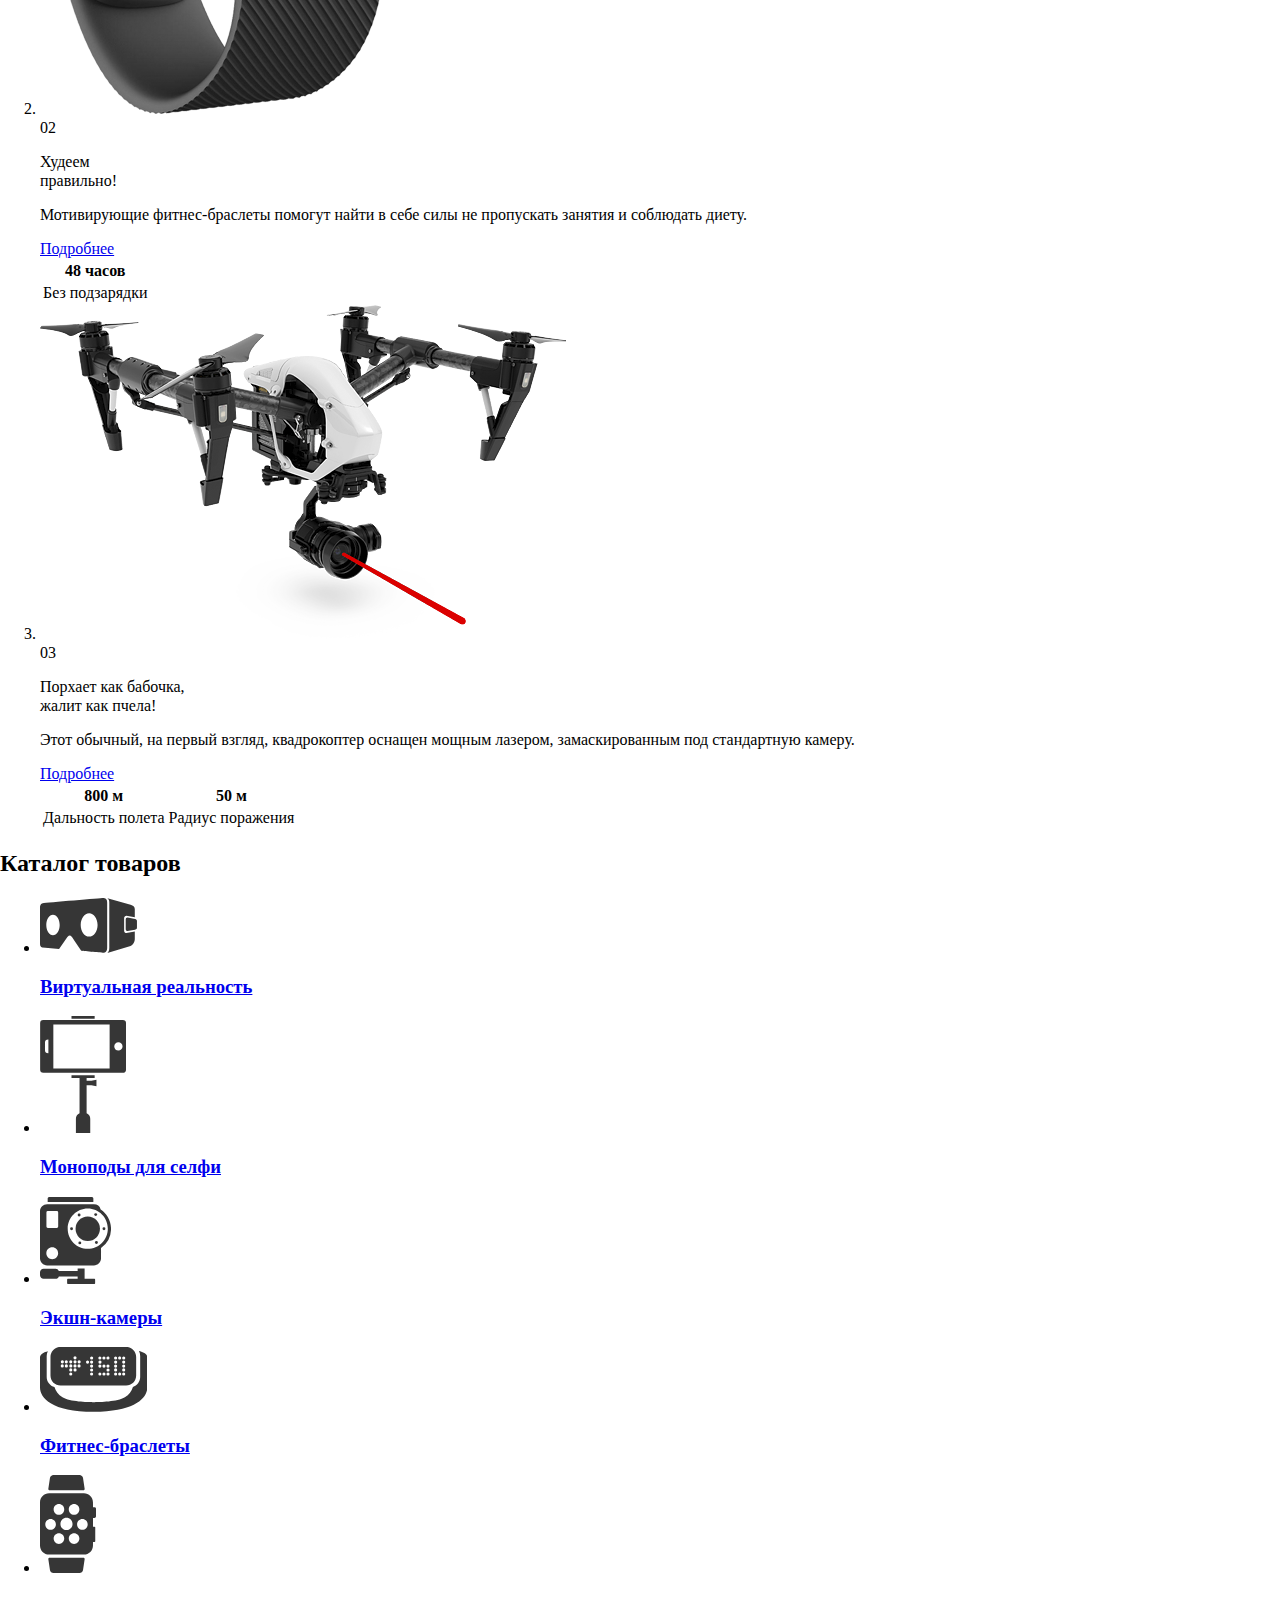
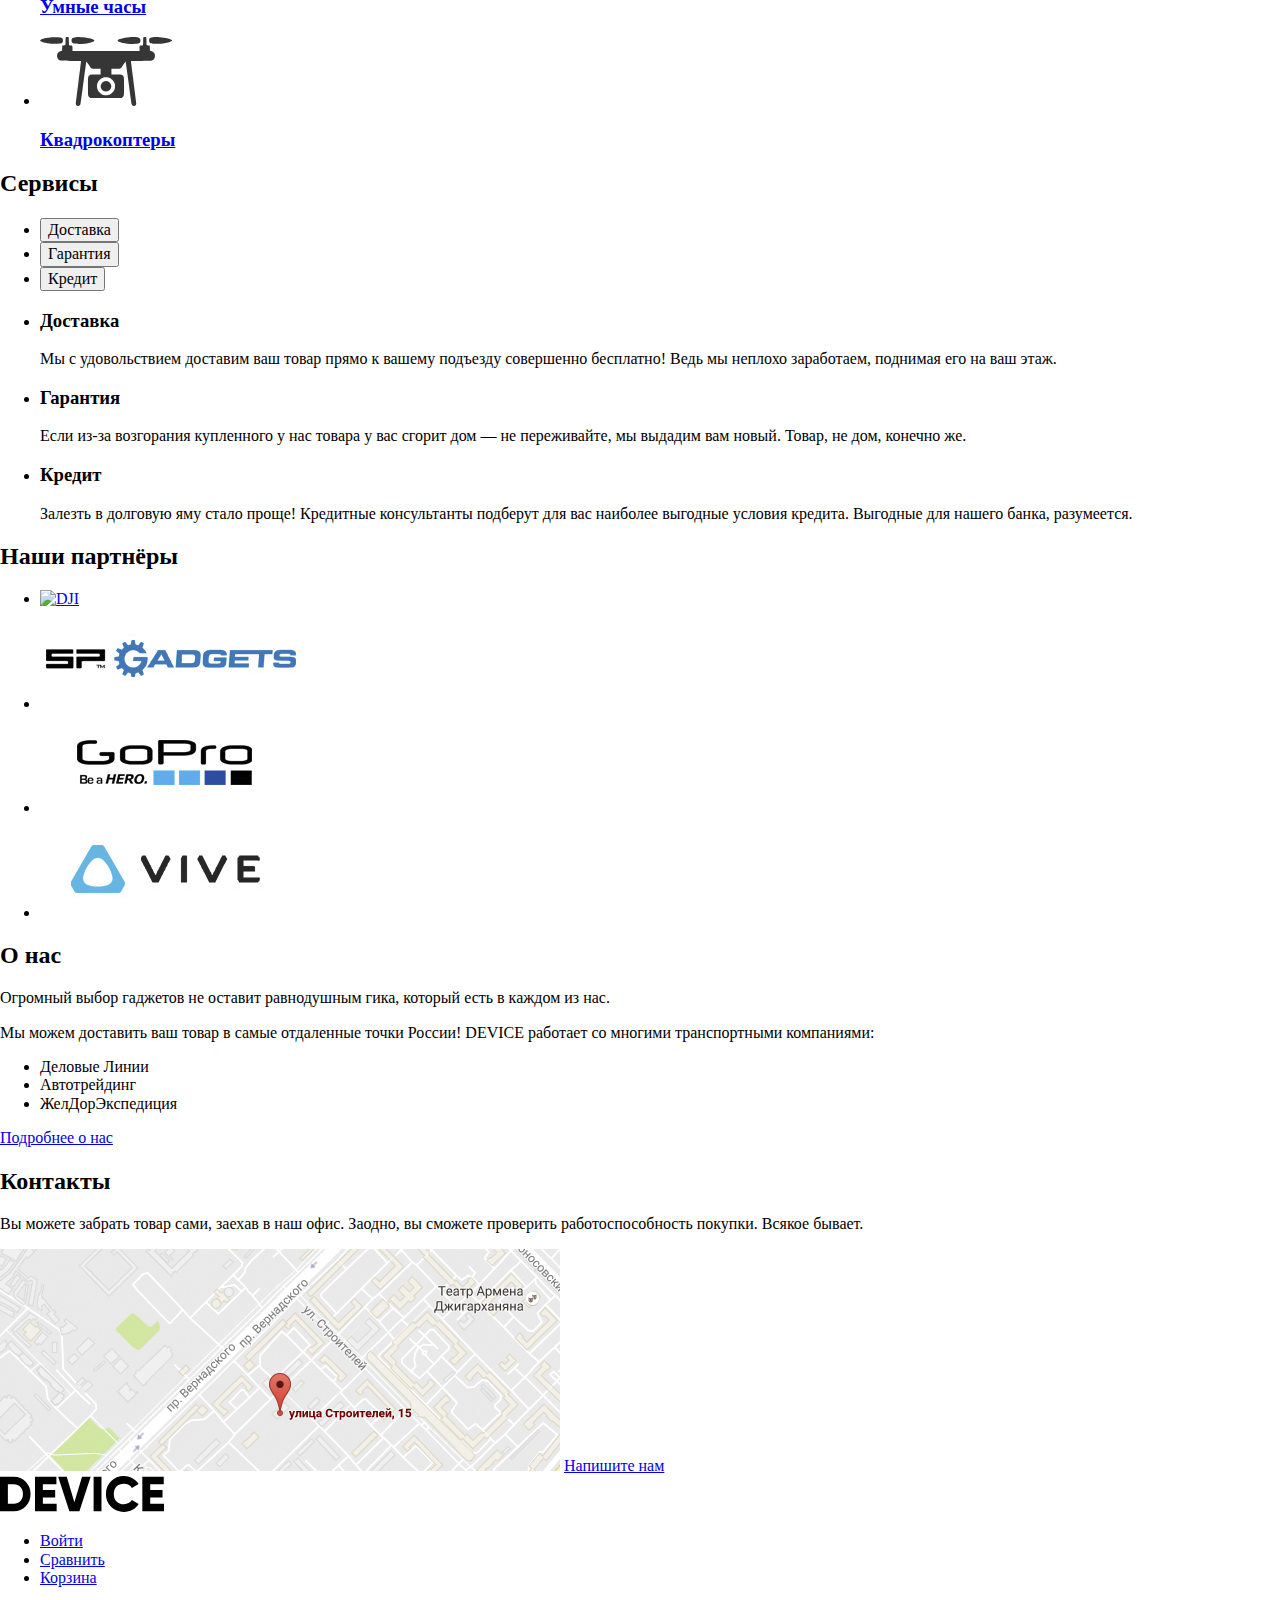
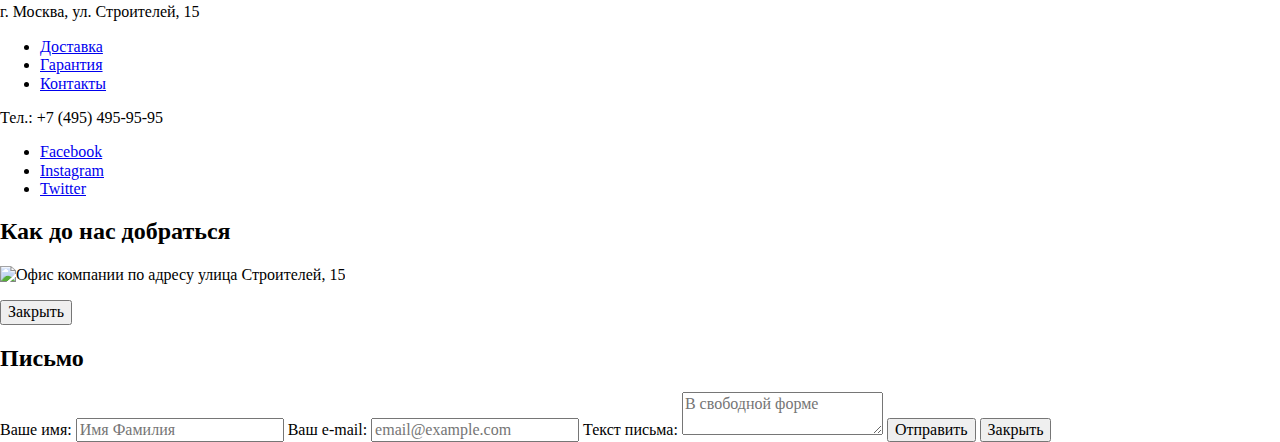
==== commit be7debc5: "Изменил ссылку с картинкой на просто ссылку" ====
--- a/index.html
+++ b/index.html
@@ -268,7 +268,7 @@
                 <li><a class="social-instagram" href="#">Instagram</a></li>
                 <li><a class="social-twitter" href="#">Twitter</a></li>
             </ul>
-            <a href="https://htmlacademy.ru/intensive/htmlcss" target="_blank"><img src="img/logo-html.svg" alt="HTML Academy" width="27" height="35"></a>
+            <a href="https://htmlacademy.ru/intensive/htmlcss" target="_blank"></a>
         </div>
     </footer>
 
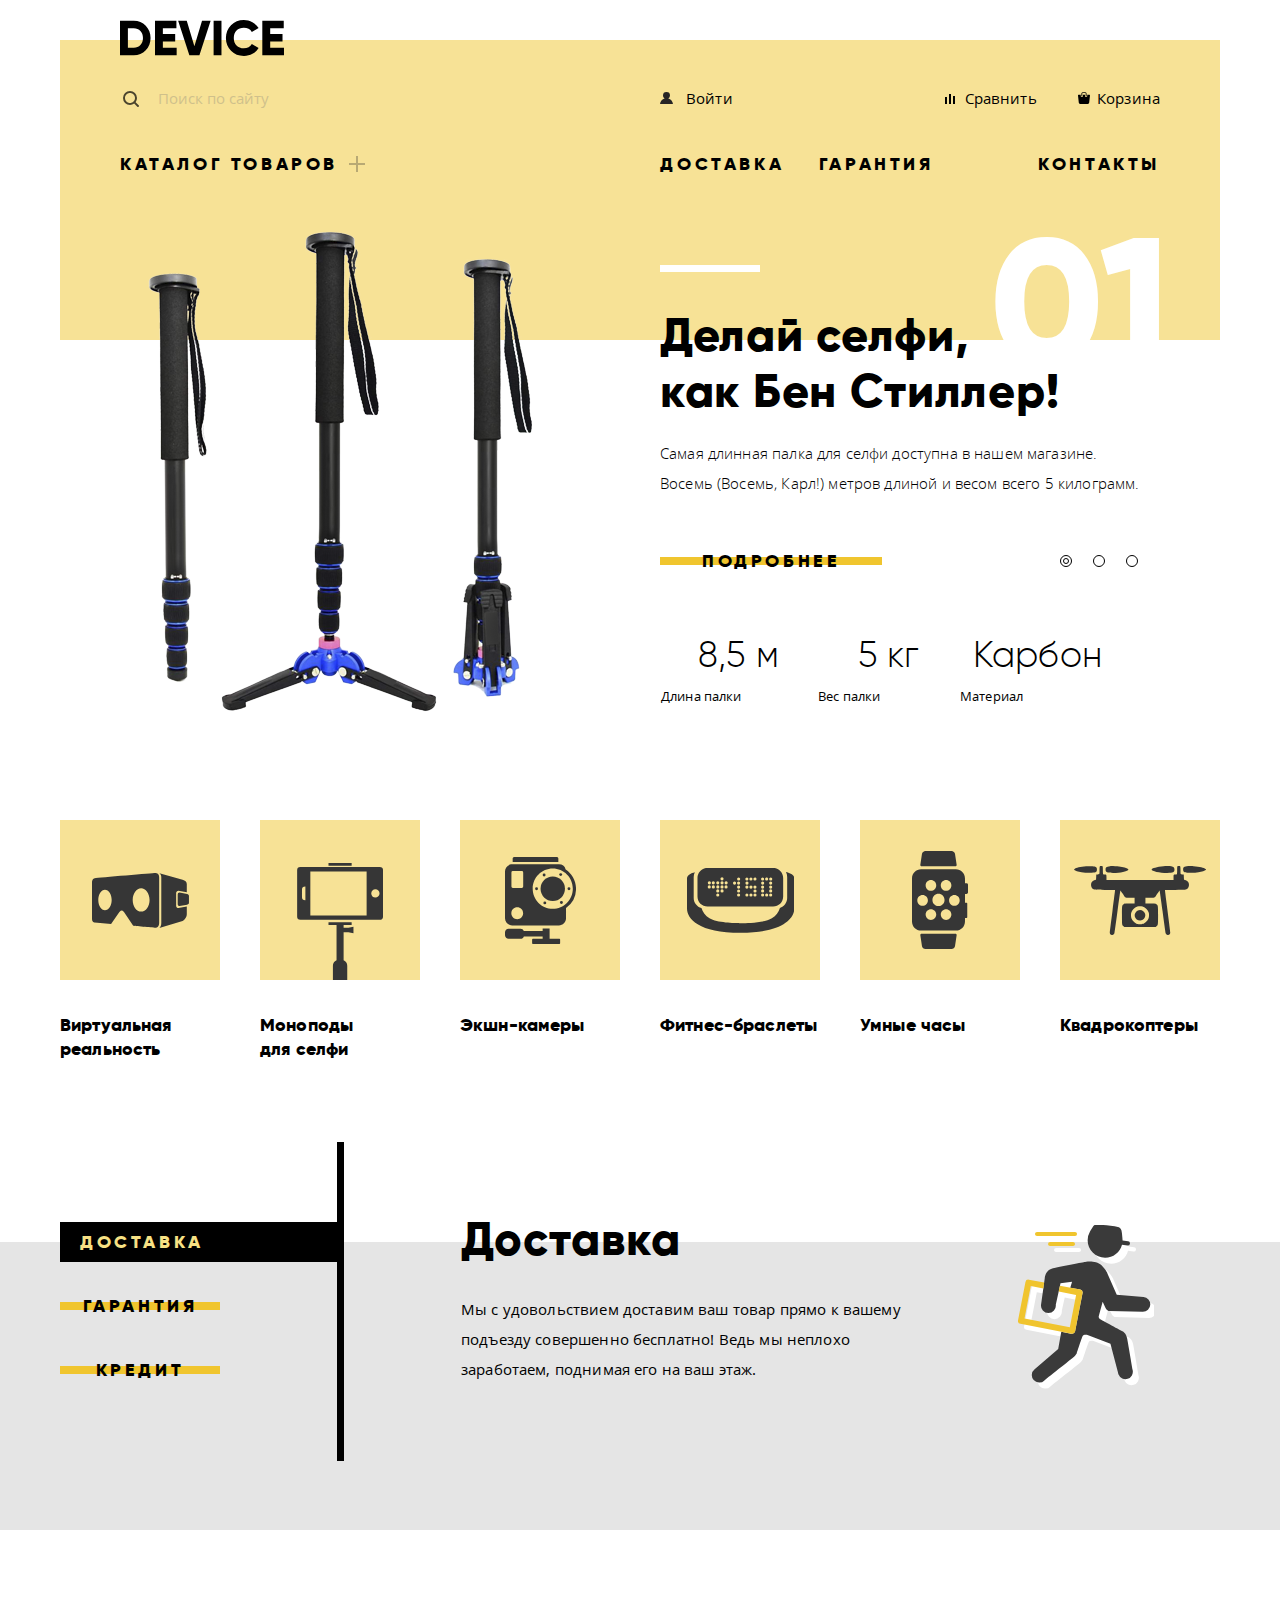
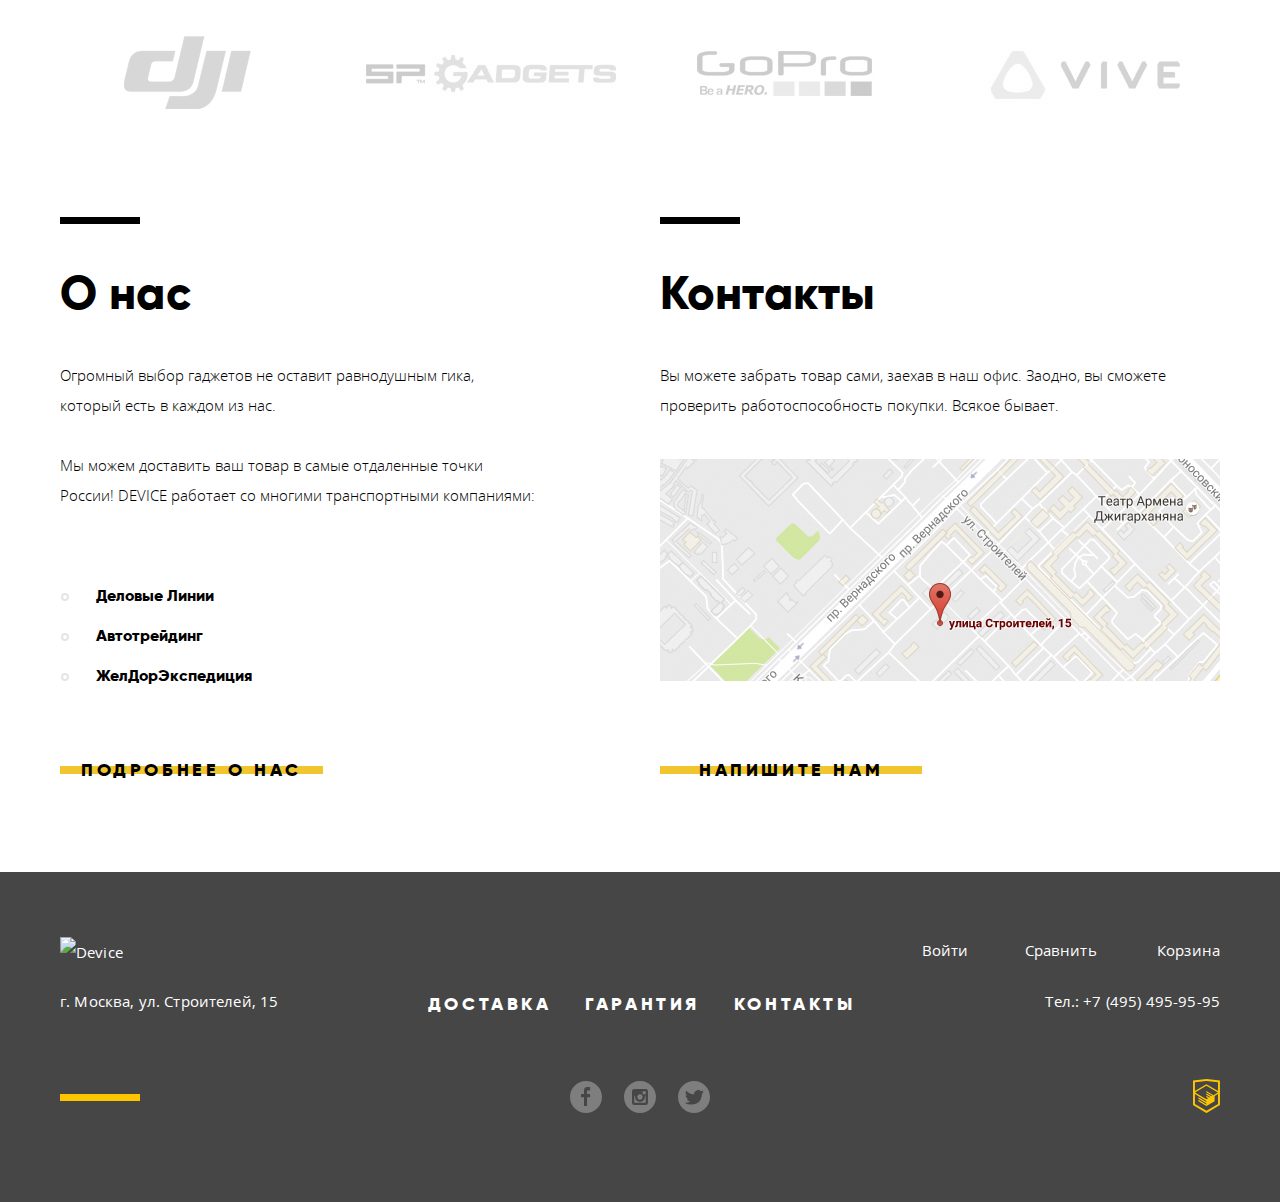
==== commit 3a618c1f: "Исправил замечания. Привёл CSS в надлежащий вид" ====
--- a/index.html
+++ b/index.html
@@ -2,300 +2,429 @@
 <html lang="ru">
 
 <head>
-    <meta charset="utf-8">
-    <title>HTML Academy: Девайс</title>
-    <link rel="stylesheet" href="css/normalize.css">
-    <link rel="stylesheet" href="css/style.css">
+  <meta charset="utf-8">
+  <title>HTML Academy: Девайс</title>
+  <link rel="stylesheet" href="css/normalize.css">
+  <link rel="stylesheet" href="css/style.css">
 </head>
 
 <body>
-    <header class="main-header">
-        <a class="logo"><img src="img/logo.svg" alt="Device" width="164" height="36"></a>
-        <form class="search-form" action="https://echo.htmlacademy.ru" method="get">
-            <label for="search-form">Поиск</label>
-            <input type="search" name="search" placeholder="Поиск по сайту" id="search-form">
-            <button type="submit">Найти</button>
-        </form>
-        <ul class="user-block">
-            <li class="login"><a href="#">Войти</a></li>
-            <li class="compare"><a href="#">Сравнить</a></li>
-            <li class="cart"><a href="#">Корзина</a></li>
-        </ul>
-        <nav class="main-navigation">
-            <ul class="site-navigation">
-                <li><a href="monopod.html">Каталог товаров</a>
-                    <ul>
-                        <li><a href="monopod.html">Виртуальная реальность</a></li>
-                        <li><a href="monopod.html">Моноподы для селфи</a></li>
-                        <li><a href="monopod.html">Экшн-камеры</a></li>
-                    </ul>
-                    <ul>
-                        <li><a href="monopod.html">Фитнес-браслеты</a></li>
-                        <li><a href="monopod.html">Умные часы</a></li>
-                    </ul>
-                    <ul>
-                        <li><a href="monopod.html">Квадрокоптеры</a></li>
-                    </ul>
-                </li>
-                <li><a href="#">Доставка</a></li>
-                <li><a href="#">Гарантия</a></li>
-                <li><a href="#">Контакты</a></li>
+  <header class="main-header container">
+    <a class="logo">
+      <img src="img/logo.svg" alt="Device" width="164" height="36">
+    </a>
+    <div class="index-columns">
+      <form class="search-form" action="https://echo.htmlacademy.ru" method="get">
+        <label class="search-label visually-hidden" for="search-form">Поиск</label>
+        <input class="search-form-hidden" type="search" name="search" placeholder="Поиск по сайту" id="search-form">
+        <button class="search-form-hidden search-btn" type="submit">Найти</button>
+      </form>
+      <div class="user-block">
+        <ul class="user-block-left">
+          <li>
+            <a class="login" href="#">Войти</a>
+          </li>
+        </ul>
+        <ul class="user-block-right">
+          <li>
+            <a class="compare" href="#">Сравнить</a>
+          </li>
+          <li>
+            <a class="cart" href="#">Корзина</a>
+          </li>
+        </ul>
+      </div>
+    </div>
+    <nav class="main-navigation">
+      <ul class="site-navigation">
+        <li class="menu-item menu-item-submenu">
+          <a class="index-catalog" href="monopod.html">Каталог товаров</a>
+          <div class="submenu">
+            <ul>
+              <li class="submenu-item">
+                <a href="monopod.html">Виртуальная реальность</a>
+              </li>
+              <li class="submenu-item">
+                <a href="monopod.html">Моноподы для селфи</a>
+              </li>
+              <li class="submenu-item">
+                <a href="monopod.html">Экшн-камеры</a>
+              </li>
             </ul>
-        </nav>
-    </header>
-
-    <main class="container">
-        <h1 class="visually-hidden">Магазин техники «Device»</h1>
-
-        <section class="slider-top">
-            <h2 class="visually-hidden">Лучшие товары</h2>
-            <ul class="slides-switches">
-                <li class="slide-radio">
-                    <button class="slide-btn">Слайд селфипалок</button>
-                </li>
-                <li class="slide-radio">
-                    <button class="slide-btn">Слайд фитнес-браслетов</button>
-                </li>
-                <li class="slide-radio">
-                    <button class="slide-btn">Слайд квадрокоптеров</button>
-                </li>
+            <ul>
+              <li class="submenu-item">
+                <a href="monopod.html">Фитнес-браслеты</a>
+              </li>
+              <li class="submenu-item">
+                <a href="monopod.html">Умные часы</a>
+              </li>
             </ul>
-            <ol class="slides">
-                <li class="slide-content slide-first">
-                    <img src="img/slider-1.png" alt="Самая длинная палка для сэлфи" width="384" height="486">
-                    <div class="slide-description">
-                        <span class="slide-number">01</span>
-                        <p class="slide-promo">Делай селфи, <br>как Бен Стиллер!</p>
-                        <p>Самая длинная палка для селфи доступна в нашем магазине. Восемь (Восемь, Карл!) метров длиной и весом всего 5 килограмм.</p>
-                        <a class="btn" href="#">Подробнее</a>
-                        <table>
-                            <tr>
-                                <th>8,5 м</th>
-                                <th>5 кг</th>
-                                <th>Карбон</th>
-                            </tr>
-                            <tr>
-                                <td>Длина палки</td>
-                                <td>Вес палки</td>
-                                <td>Материал</td>
-                            </tr>
-                        </table>
-                    </div>
-                </li>
-                <li class="slide-content slide-second">
-                    <img src="img/slider-2.png" alt="Фитнес-браслет" width="345" height="485">
-                    <div class="slide-description">
-                        <span class="slide-number">02</span>
-                        <p class="slide-promo">Худеем <br>правильно!</p>
-                        <p>Мотивирующие фитнес-браслеты помогут найти в себе силы не пропускать занятия и соблюдать диету.</p>
-                        <a class="btn" href="#">Подробнее</a>
-                        <table>
-                            <tr>
-                                <th>48 часов</th>
-                            </tr>
-                            <tr>
-                                <td>Без подзарядки</td>
-                            </tr>
-                        </table>
-                    </div>
-                </li>
-                <li class="slide-content slide-third">
-                    <img src="img/slider-3.png" alt="Квадрокоптер" width="526" height="334">
-                    <div class="slide-description">
-                        <span class="slide-number">03</span>
-                        <p class="slide-promo">Порхает как бабочка, <br>жалит как пчела!</p>
-                        <p>Этот обычный, на первый взгляд, квадрокоптер оснащен мощным лазером, замаскированным под стандартную камеру.</p>
-                        <a class="btn" href="#">Подробнее</a>
-                        <table>
-                            <tr>
-                                <th>800 м</th>
-                                <th>50 м</th>
-                            </tr>
-                            <tr>
-                                <td>Дальность полета</td>
-                                <td>Радиус поражения</td>
-                            </tr>
-                        </table>
-                    </div>
-                </li>
-            </ol>
+            <ul>
+              <li class="submenu-item">
+                <a href="monopod.html">Квадрокоптеры</a>
+              </li>
+            </ul>
+          </div>
+        </li>
+      </ul>
+      <ul class="site-navigation site-navigation-right">
+        <li class="menu-item menu-item-delivery">
+          <a href="#">Доставка</a>
+        </li>
+        <li class="menu-item menu-item-guarantee">
+          <a href="#">Гарантия</a>
+        </li>
+        <li class="menu-item menu-item-contacts">
+          <a href="#">Контакты</a>
+        </li>
+      </ul>
+    </nav>
+  </header>
+
+  <main class="main-content">
+    <div class="container ">
+      <h1 class="visually-hidden">Магазин техники «Device»</h1>
+
+      <section class="slider-top">
+        <h2 class="visually-hidden">Лучшие товары</h2>
+        <ol class="slides">
+          <li class="slide-content slide-visible">
+            <div class="slide-content-img">
+              <img src="img/slider-1.png" alt="Самая длинная палка для сэлфи" width="384" height="486">
+            </div>
+            <div class="slide-description">
+              <span class="slide-number">01</span>
+              <p class="slide-promo">Делай селфи,
+                <br>как Бен Стиллер!</p>
+              <p class="slide-promo-description">Самая длинная палка для селфи доступна в нашем магазине. Восемь (Восемь, Карл!) метров длиной и весом всего
+                5 килограмм.</p>
+              <a class="btn" href="#">Подробнее</a>
+              <table class="custom-table-1">
+                <tr>
+                  <th>8,5 м</th>
+                  <th>5 кг</th>
+                  <th>Карбон</th>
+                </tr>
+                <tr>
+                  <td>Длина палки</td>
+                  <td>Вес палки</td>
+                  <td>Материал</td>
+                </tr>
+              </table>
+            </div>
+          </li>
+          <li class="slide-content slide-hidden">
+            <div class="slide-content-img">
+              <img src="img/slider-2.png" alt="Фитнес-браслет" width="345" height="485">
+            </div>
+            <div class="slide-description">
+              <span class="slide-number">02</span>
+              <p class="slide-promo">Худеем
+                <br>правильно!</p>
+              <p class="slide-promo-description">Мотивирующие фитнес-браслеты помогут найти в себе силы не пропускать занятия и соблюдать диету.</p>
+              <a class="btn" href="#">Подробнее</a>
+              <table>
+                <tr>
+                  <th>48 часов</th>
+                </tr>
+                <tr>
+                  <td>Без подзарядки</td>
+                </tr>
+              </table>
+            </div>
+          </li>
+          <li class="slide-content slide-hidden">
+            <div class="slide-content-img">
+              <img src="img/slider-3.png" alt="Квадрокоптер" width="526" height="334">
+            </div>
+            <div class="slide-description">
+              <span class="slide-number">03</span>
+              <p class="slide-promo">Порхает как бабочка,
+                <br>жалит как пчела!</p>
+              <p class="slide-promo-description">Этот обычный, на первый взгляд, квадрокоптер оснащен мощным лазером, замаскированным под стандартную камеру.</p>
+              <a class="btn" href="#">Подробнее</a>
+              <table>
+                <tr>
+                  <th>800 м</th>
+                  <th>50 м</th>
+                </tr>
+                <tr>
+                  <td>Дальность полета</td>
+                  <td>Радиус поражения</td>
+                </tr>
+              </table>
+            </div>
+          </li>
+        </ol>
+        <ul class="slides-switches">
+          <li class="slide-radio">
+            <label class="slide-btn slide-btn-active" for="slide-first">Слайд селфипалок</label>
+          </li>
+          <li class="slide-radio">
+            <label class="slide-btn" for="slide-second">Слайд фитнес-браслетов</label>
+          </li>
+          <li class="slide-radio">
+            <label class="slide-btn" for="slide-third">Слайд квадрокоптеров</label>
+          </li>
+        </ul>
+      </section>
+
+      <section class="catalog">
+        <h2 class="visually-hidden">Каталог товаров</h2>
+        <ul class="catalog-list">
+          <li class="catalog-item">
+            <a href="#">
+              <div class="catalog-img">
+                <img src="img/popular-1.svg" alt="Виртуальная реальность" width="97" height="55">
+              </div>
+              <h3>Виртуальная реальность</h3>
+            </a>
+          </li>
+          <li class="catalog-item">
+            <a href="#">
+              <div class="catalog-img img-monopod">
+                <img src="img/popular-2.svg" alt="Моноподы для селфи" width="86" height="117">
+              </div>
+              <h3>Моноподы <br>для селфи</h3>
+            </a>
+          </li>
+          <li class="catalog-item">
+            <a href="#">
+              <div class="catalog-img">
+                <img src="img/popular-3.svg" alt="Экшн-камеры" width="71" height="87">
+              </div>
+              <h3>Экшн-камеры</h3>
+            </a>
+          </li>
+          <li class="catalog-item">
+            <a href="#">
+              <div class="catalog-img">
+                <img src="img/popular-4.svg" alt="Фитнес-браслеты" width="107" height="65">
+              </div>
+              <h3>Фитнес-браслеты</h3>
+            </a>
+          </li>
+          <li class="catalog-item">
+            <a href="#">
+              <div class="catalog-img">
+                <img src="img/popular-5.svg" alt="Умные часы" width="56" height="98">
+              </div>
+              <h3>Умные часы</h3>
+            </a>
+          </li>
+          <li class="catalog-item">
+            <a href="#">
+              <div class="catalog-img">
+                <img src="img/popular-6.svg" alt="Квадрокоптеры" width="132" height="69">
+              </div>
+              <h3>Квадрокоптеры</h3>
+            </a>
+          </li>
+        </ul>
+      </section>
+    </div>
+
+    <div class="services-wrapper">
+      <div class="container">
+        <section class="services">
+          <h2 class="visually-hidden">Сервисы</h2>
+          <ul class="services-switches">
+            <li class="services-switches-active">
+              <button class="btn-services btn-services-active">Доставка</button>
+            </li>
+            <li>
+              <button class="btn btn-services">Гарантия</button>
+            </li>
+            <li>
+              <button class="btn btn-services">Кредит</button>
+            </li>
+          </ul>
+          <ul class="services-slides">
+            <li class="slide-content delivery services-slide-visible">
+              <h3>Доставка</h3>
+              <p>Мы с удовольствием доставим ваш товар прямо к вашему подъезду совершенно бесплатно! Ведь мы неплохо заработаем,
+                поднимая его на ваш этаж.</p>
+            </li>
+            <li class="slide-content warranty services-slide-hidden">
+              <h3>Гарантия</h3>
+              <p>Если из-за возгорания купленного у нас товара у вас сгорит дом — не переживайте, мы выдадим вам новый. Товар,
+                не дом, конечно же.</p>
+            </li>
+            <li class="slide-content credit services-slide-hidden">
+              <h3>Кредит</h3>
+              <p>Залезть в долговую яму стало проще! Кредитные консультанты подберут для вас наиболее выгодные условия кредита.
+                Выгодные для нашего банка, разумеется.</p>
+            </li>
+          </ul>
         </section>
-
-        <section class="popular">
-            <h2 class="visually-hidden">Каталог товаров</h2>
-            <ul class="popular-list">
-                <li class="popular-item">
-                    <a href="#">
-                        <img src="img/popular-1.svg" alt="Виртуальная реальность" width="97" height="55">
-                        <h3>Виртуальная реальность</h3>
-                    </a>
-                </li>
-                <li class="popular-item">
-                    <a href="#">
-                        <img src="img/popular-2.svg" alt="Моноподы для селфи" width="86" height="117">
-                        <h3>Моноподы для селфи</h3>
-                    </a>
-                </li>
-                <li class="popular-item">
-                    <a href="#">
-                        <img src="img/popular-3.svg" alt="Экшн-камеры" width="71" height="87">
-                        <h3>Экшн-камеры</h3>
-                    </a>
-                </li>
-                <li class="popular-item">
-                    <a href="#">
-                        <img src="img/popular-4.svg" alt="Фитнес-браслеты" width="107" height="65">
-                        <h3>Фитнес-браслеты</h3>
-                    </a>
-                </li>
-                <li class="popular-item">
-                    <a href="#">
-                        <img src="img/popular-5.svg" alt="Умные часы" width="56" height="98">
-                        <h3>Умные часы</h3>
-                    </a>
-                </li>
-                <li class="popular-item">
-                    <a href="#">
-                        <img src="img/popular-6.svg" alt="Квадрокоптеры" width="132" height="69">
-                        <h3>Квадрокоптеры</h3>
-                    </a>
-                </li>
-            </ul>
-        </section>
-
-        <section class="services">
-            <h2 class="visually-hidden">Сервисы</h2>
-            <ul class="services-switches">
-                <li class="services-radio">
-                    <button class="services-btn">Доставка</button>
-                </li>
-                <li class="services-radio">
-                    <button class="services-btn">Гарантия</button>
-                </li>
-                <li class="services-radio">
-                    <button class="services-btn">Кредит</button>
-                </li>
-            </ul>
-            <ul class="services-slides">
-                <li class="slide-content">
-                    <h3>Доставка</h3>
-                    <p>Мы с удовольствием доставим ваш товар прямо к вашему подъезду совершенно бесплатно! Ведь мы неплохо заработаем, поднимая его на ваш этаж.</p>
-                </li>
-                <li class="slide-content">
-                    <h3>Гарантия</h3>
-                    <p>Если из-за возгорания купленного у нас товара у вас сгорит дом — не переживайте, мы выдадим вам новый. Товар, не дом, конечно же.</p>
-                </li>
-                <li class="slide-content">
-                    <h3>Кредит</h3>
-                    <p>Залезть в долговую яму стало проще! Кредитные консультанты подберут для вас наиболее выгодные условия кредита. Выгодные для нашего банка, разумеется.</p>
-                </li>
-            </ul>
-        </section>
-
-        <section class="partners">
-            <h2 class="visually-hidden">Наши партнёры</h2>
-            <ul class="partners-list">
-                <li class="partners-item">
-                    <a class="partner-link" href="#">
-                        <img src="img/logo-1.png" alt="DJI" width="260" height="100">
-                    </a>
-                </li>
-                <li class="partners-item">
-                    <a class="partner-link" href="#">
-                        <img src="img/logo-2.png" alt="SP Gadgets" width="260" height="100">
-                    </a>
-                </li>
-                <li class="partners-item">
-                    <a class="partner-link" href="#">
-                        <img src="img/logo-3.png" alt="GoPro" width="260" height="100">
-                    </a>
-                </li>
-                <li class="partners-item">
-                    <a class="partner-link" href="#">
-                        <img src="img/logo-4.png" alt="Vive" width="260" height="100">
-                    </a>
-                </li>
-            </ul>
-        </section>
-
-        <section class="about-us">
-            <h2>О нас</h2>
-            <p>Огромный выбор гаджетов не оставит равнодушным гика, который есть в каждом из нас.</p>
-            <p>Мы можем доставить ваш товар в самые отдаленные точки России! DEVICE работает со многими транспортными компаниями:</p>
-            <ul class="delivery-list">
-                <li>Деловые Линии</li>
-                <li>Автотрейдинг</li>
-                <li>ЖелДорЭкспедиция</li>
-            </ul>
-            <a class="btn" href="#">Подробнее о нас</a>
-        </section>
-
-        <section class="contacts">
-            <h2>Контакты</h2>
-            <p>Вы можете забрать товар сами, заехав в наш офис. Заодно, вы сможете проверить работоспособность покупки. Всякое бывает.</p>
-            <a href="#"><img src="img/map.jpg" alt="Карта" width="560" height="222"></a>
-            <a class="btn" href="#">Напишите нам</a>
-        </section>
-    </main>
-
-    <footer class="main-footer">
-        <div class="main-footer-top">
-            <a class="logo"><img src="img/logo.svg" alt="Device" width="164" height="36"></a>
-            <ul class="user-block">
-                <li class="login">
-                    <a href="#">Войти</a>
-                </li>
-                <li class="compare">
-                    <a href="#">Сравнить</a>
-                </li>
-                <li class="cart">
-                    <a href="#">Корзина</a>
-                </li>
-            </ul>
+      </div>
+    </div>
+
+    <section class="partners container">
+      <h2 class="visually-hidden">Наши партнёры</h2>
+      <ul class="partners-list">
+        <li class="partners-item">
+          <a class="partner-link dji" href="#">
+            <img src="img/logo-1a.png" alt="DJI" width="260" height="100">
+          </a>
+        </li>
+        <li class="partners-item">
+          <a class="partner-link spgadgets" href="#">
+            <img src="img/logo-2a.png" alt="SP Gadgets" width="260" height="100">
+          </a>
+        </li>
+        <li class="partners-item">
+          <a class="partner-link gopro" href="#">
+            <img src="img/logo-3a.png" alt="GoPro" width="260" height="100">
+          </a>
+        </li>
+        <li class="partners-item">
+          <a class="partner-link vive" href="#">
+            <img src="img/logo-4a.png" alt="Vive" width="260" height="100">
+          </a>
+        </li>
+      </ul>
+    </section>
+
+    <div class="contact-info container">
+      <section class="about-us">
+        <h2>О нас</h2>
+        <p class="description">Огромный выбор гаджетов не оставит равнодушным гика, который есть в каждом из нас.</p>
+        <p class="description">Мы можем доставить ваш товар в самые отдаленные точки России! DEVICE работает со многими транспортными компаниями:</p>
+        <ul class="delivery-list">
+          <li>Деловые Линии</li>
+          <li>Автотрейдинг</li>
+          <li>ЖелДорЭкспедиция</li>
+        </ul>
+        <a class="btn" href="#">Подробнее о нас</a>
+      </section>
+
+      <section class="contacts">
+        <h2>Контакты</h2>
+        <p class="description">Вы можете забрать товар сами, заехав в наш офис. Заодно, вы сможете проверить работоспособность покупки. Всякое бывает.</p>
+        <div class="map">
+          <a href="#">
+            <img src="img/map.jpg" alt="Карта" width="560" height="222">
+          </a>
         </div>
-        <div class="main-footer-middle">
-            <p>г. Москва, ул. Строителей, 15</p>
-            <ul class="site-navigation">
-                <li><a href="#">Доставка</a></li>
-                <li><a href="#">Гарантия</a></li>
-                <li><a href="#">Контакты</a></li>
-            </ul>
-            <p>Тел.: +7 (495) 495-95-95</p>
+        <a class="btn" href="#">Напишите нам</a>
+      </section>
+    </div>
+  </main>
+
+  <footer class="main-footer">
+    <div class="container">
+      <div class="main-footer-top">
+        <a class="logo">
+          <img src="img/logo-footer.svg" alt="Device" width="164" height="36">
+        </a>
+        <div class="user-block">
+          <ul class="user-block-left">
+            <li>
+              <a class="login" href="#">Войти</a>
+            </li>
+          </ul>
+          <ul class="user-block-right">
+            <li>
+              <a class="compare" href="#">Сравнить</a>
+            </li>
+            <li>
+              <a class="cart" href="#">Корзина</a>
+            </li>
+          </ul>
         </div>
-        <div class="main-footer-bottom">
-            <ul class="social-buttons">
-                <li><a class="social-facebook" href="#">Facebook</a></li>
-                <li><a class="social-instagram" href="#">Instagram</a></li>
-                <li><a class="social-twitter" href="#">Twitter</a></li>
-            </ul>
-            <a href="https://htmlacademy.ru/intensive/htmlcss" target="_blank"></a>
+      </div>
+      <div class="main-footer-middle">
+        <p>г. Москва, ул. Строителей, 15</p>
+        <ul class="site-navigation site-navigation-right">
+          <li class="menu-item menu-item-delivery">
+            <a href="#">Доставка</a>
+          </li>
+          <li class="menu-item menu-item-guarantee">
+            <a href="#">Гарантия</a>
+          </li>
+          <li class="menu-item menu-item-contacts">
+            <a href="#">Контакты</a>
+          </li>
+        </ul>
+        <p>Тел.: +7 (495) 495-95-95</p>
+      </div>
+      <div class="main-footer-bottom">
+        <ul>
+          <li class="social">
+            <a class="social-facebook" href="#">
+              <span class="visually-hidden">Facebook</span>
+              <svg xmlns="http://www.w3.org/2000/svg" width="32" height="32" viewBox="0 0 32 32">
+                <path d="M16 0C7.164 0 0 7.163 0 16s7.164 16 16 16c8.837 0 16-7.164 16-16S24.837 0 16 0zm4.062 9.455h-3.021v3.444h3.021v3.445h-3.021v8.61H14.02v-8.61H11v-3.445h3.021V9.455c0-1.902 1.353-3.445 3.021-3.445h3.021v3.445z"
+                />
+              </svg>
+            </a>
+          </li>
+          <li class="social">
+            <a class="social-instagram" href="#">
+              <span class="visually-hidden">Instagram</span>
+              <svg xmlns="http://www.w3.org/2000/svg" width="32" height="32" viewBox="0 0 32 32">
+                <g>
+                  <path d="M20.916 16a4.938 4.938 0 1 1-9.877 0c0-.394.051-.773.138-1.14h-.897v6.838h11.396V14.86h-.897c.086.367.137.746.137 1.14z"
+                  />
+                  <path d="M15.978 18.659c1.466 0 2.659-1.193 2.659-2.659s-1.193-2.659-2.659-2.659c-1.466 0-2.659 1.193-2.659 2.659s1.192 2.659 2.659 2.659zM18.637 10.302h3.039v3.039h-3.039z"
+                  />
+                  <path d="M16 0C7.164 0 0 7.164 0 16c0 8.837 7.164 16 16 16 8.837 0 16-7.163 16-16 0-8.836-7.163-16-16-16zm7.955 21.698a2.285 2.285 0 0 1-2.279 2.279H10.279A2.285 2.285 0 0 1 8 21.698V10.302a2.286 2.286 0 0 1 2.279-2.279h11.396a2.286 2.286 0 0 1 2.279 2.279v11.396z"
+                  />
+                </g>
+              </svg>
+            </a>
+          </li>
+          <li class="social">
+            <a class="social-twitter" href="#">
+              <span class="visually-hidden">Twitter</span>
+              <svg xmlns="http://www.w3.org/2000/svg" width="32" height="32" viewBox="0 0 32 32">
+                <path d="M16 0C7.164 0 0 7.164 0 16c0 8.837 7.164 16 16 16 8.837 0 16-7.163 16-16 0-8.836-7.163-16-16-16zm7.944 12.809c-.251 6.516-3.463 10.832-10.992 10.702h-.486c-.447 0-4.543-.443-5.344-1.823 2.479.19 4.247-.406 5.12-1.136-1.048-.289-2.923-.461-3.251-2.848.384.104.618.221 1.299.113-1.307-.824-2.758-1.519-2.679-3.643.311.317 1.164.518 1.46.457-.768-.233-2.149-3.244-.974-4.781 1.984 1.79 4.075 3.482 7.804 3.643.227-2.214 1.24-3.699 3.168-4.325 1.84-.479 3.255.26 3.901 1.138.737-.224 1.453-.466 2.193-.685-.004.833-.569 1.463-.935 1.709.747.165 1.423-.475 1.423-.475-.184.963-1.094 1.725-1.707 1.954z"
+                />
+              </svg>
+            </a>
+          </li>
+        </ul>
+        <div class="created-by">
+          <a href="https://htmlacademy.ru/intensive/htmlcss" target="_blank">
+            <span class="visually-hidden">Разработано в HTML Academy</span>
+            <svg xmlns="http://www.w3.org/2000/svg" width="26.943" height="34.09" viewBox="0 0 26.943 34.09">
+              <path d="M13.62.017L13.472 0 0 1.412v24.661l13.473 8.017 13.43-7.99.042-.025V1.412L13.62.017zm11.399 12.11L13.495 5.334l-.001-.104-.087.05-.088-.056v.109L1.925 12.118V3.147l11.548-1.212L25.02 3.147v8.98zm-11.614-5.34L24.923 13.5l-4.479 2.64-7.093-4.221-.014 1.415 5.904 3.513-.86.507-5.03-2.992-.014 1.415 3.827 2.275-.782.523-3.031-1.787-.014 1.413 1.853 1.091-1.8 1.081-11.356-6.751 11.371-6.835zm-11.48 8.34l11.411 6.791.016 1.044-7.942-4.728-.015 1.416 7.979 4.795.018 1.076-7.973-4.74-.013 1.414 8.021 4.822.046.025 8.143-4.872-.011-5.177 3.415-2.036v10.021L13.472 31.85 1.925 24.979v-9.852z"
+              />
+            </svg>
+          </a>
         </div>
-    </footer>
-
-    <section class="modal modal-map">
-        <h2 class="visually-hidden">Как до нас добраться</h2>
-        <p>
-            <img src="img/map-full.jpg" width="960" height="559" alt="Офис компании по адресу улица Строителей, 15">
-        </p>
-        <button class="modal-close" type="button">Закрыть</button>
-    </section>
-
-    <section class="modal modal-wtite-us">
-        <h2 class="visually-hidden">Письмо</h2>
-        <form class="modal-wtite-us-form" action="https://echo.htmlacademy.ru" method="post">
-            <label class="name" for="modal-name">Ваше имя:</label>
-            <input type="text" name="name" placeholder="Имя Фамилия" id="modal-name">
-            <label class="email" for="modal-email">Ваш e-mail:</label>
-            <input type="text" name="email" placeholder="email@example.com" id="modal-email">
-            <label class="letter" for="modal-letter">Текст письма:</label>
-            <textarea name="letter" placeholder="В свободной форме" id="modal-letter"></textarea>
-            <button class="btn" type="submit">Отправить</button>
-            <button class="modal-close" type="button">Закрыть</button>
-        </form>
-    </section>
-
-    <script src="js/scripts.js"></script>
+      </div>
+    </div>
+  </footer>
+
+  <section class="modal modal-map">
+    <h2 class="visually-hidden">Как до нас добраться</h2>
+    <p>
+      <img src="img/map-full.jpg" width="960" height="559" alt="Офис компании по адресу улица Строителей, 15">
+    </p>
+    <button class="modal-close" type="button">Закрыть</button>
+  </section>
+
+  <section class="modal modal-wtite-us">
+    <h2 class="visually-hidden">Письмо</h2>
+    <form class="modal-wtite-us-form" action="https://echo.htmlacademy.ru" method="post">
+      <label class="modal-wtite-us-label name" for="modal-name">Ваше имя:
+        <input type="text" name="name" placeholder="Имя Фамилия" id="modal-name">
+      </label>
+      <label class="modal-wtite-us-label email" for="modal-email">Ваш e-mail:
+        <input type="email" name="email" placeholder="email@example.com" id="modal-email">
+      </label>
+      <label class="modal-wtite-us-label letter" for="modal-letter">Текст письма:
+        <textarea name="letter" placeholder="В свободной форме" id="modal-letter"></textarea>
+      </label>
+      <button class="btn" type="submit">Отправить</button>
+      <button class="modal-close" type="button">Закрыть</button>
+    </form>
+  </section>
+
+  <script src="js/scripts.js"></script>
 
 </body>
 
-</html>+</html>
--- a/css/style.css
+++ b/css/style.css
@@ -0,0 +1,1919 @@
+@font-face {
+  font-family: 'Gilroy ExtraBold';
+  font-weight: normal;
+  font-style: normal;
+  src: url('../fonts/gilroyextrabold.woff2') format('woff2'), url('../fonts/gilroyextrabold.woff') format('woff');
+}
+
+@font-face {
+  font-family: 'Gilroy Light';
+  font-weight: normal;
+  font-style: normal;
+  src: url('../fonts/gilroylight.woff2') format('woff2'), url('../fonts/gilroylight.woff') format('woff');
+}
+
+@font-face {
+  font-family: 'Open Sans';
+  font-weight: normal;
+  font-style: normal;
+  src: url('../fonts/opensans.woff2') format('woff2'), url('../fonts/opensans.woff') format('woff');
+}
+
+@font-face {
+  font-family: 'Open Sans Light';
+  font-weight: normal;
+  font-style: normal;
+  src: url('../fonts/opensanslight.woff2') format('woff2'), url('../fonts/opensanslight.woff') format('woff');
+}
+
+body {
+  font-family: 'Open Sans', 'Arial', sans-serif;
+  font-size: 15px;
+  font-weight: 300;
+  line-height: 30px;
+  margin: 0;
+  padding: 0;
+  letter-spacing: .01em;
+  color: #000;
+}
+
+img {
+  max-width: 100%;
+  height: auto;
+}
+
+h1 {
+  font-family: 'Gilroy ExtraBold', 'Arial', sans-serif;
+  font-size: 47px;
+  line-height: 48px;
+  letter-spacing: .015em;
+}
+
+a {
+  text-decoration: none;
+  color: #000;
+}
+
+.visually-hidden:not(:focus):not(:active),
+input[type='checkbox'].visually-hidden,
+input[type='radio'].visually-hidden {
+  position: absolute;
+  overflow: hidden;
+  clip: rect(0 0 0 0);
+  width: 1px;
+  height: 1px;
+  margin: -1px;
+  padding: 0;
+  white-space: nowrap;
+  border: 0;
+  -webkit-clip-path: inset(100%);
+  clip-path: inset(100%);
+}
+
+.btn {
+  font-family: 'Gilroy ExtraBold', 'Arial', sans-serif;
+  font-size: 18px;
+  line-height: 24px;
+  position: relative;
+  z-index: 0;
+  display: inline-block;
+  padding: 8px 10px;
+  cursor: pointer;
+  vertical-align: top;
+  letter-spacing: .2em;
+  text-transform: uppercase;
+  color: #000;
+  border: none;
+  background-color: transparent;
+}
+
+.btn::before {
+  position: absolute;
+  z-index: -1;
+  top: 40%;
+  left: 0;
+  width: 100%;
+  height: 20%;
+  content: '';
+  -webkit-transition: all .2s ease-in-out;
+  -o-transition: all .2s ease-in-out;
+  transition: all .2s ease-in-out;
+  background-color: #f0c52e;
+}
+
+.btn:hover::before,
+.btn:focus::before {
+  top: 0;
+  height: 100%;
+}
+
+.btn:active {
+  color: #be9c22;
+}
+
+.container {
+  -webkit-box-sizing: border-box;
+  box-sizing: border-box;
+  max-width: 1160px;
+  margin: 0 auto;
+}
+
+.main-header {
+  position: relative;
+  display: -webkit-box;
+  display: -ms-flexbox;
+  display: flex;
+  flex-direction: column;
+  min-height: 300px;
+  margin-top: 40px;
+  padding: 0 60px;
+  background-color: #f7e296;
+  -webkit-box-orient: vertical;
+  -webkit-box-direction: normal;
+  -ms-flex-direction: column;
+}
+
+.main-header .index-columns {
+  display: -webkit-box;
+  display: -ms-flexbox;
+  display: flex;
+  padding-top: 33px;
+  padding-bottom: 30px;
+  -webkit-box-pack: justify;
+  -ms-flex-pack: justify;
+  justify-content: space-between;
+}
+
+.main-header .logo {
+  position: absolute;
+  top: -20px;
+  left: 60px;
+}
+
+.logo[href] {
+  -webkit-transition: opacity .1s ease-in;
+  -o-transition: opacity .1s ease-in;
+  transition: opacity .1s ease-in;
+}
+
+.logo[href]:hover,
+.logo[href]:focus {
+  opacity: .6;
+}
+
+.logo[href]:active {
+  opacity: .3;
+}
+
+.search-form {
+  position: relative;
+  margin: 0;
+  padding: 0;
+}
+
+.search-form input {
+  width: 355px;
+  height: 47px;
+  padding: 0;
+  padding-left: 38px;
+  opacity: .3;
+  border: none;
+  border-bottom: 2px solid transparent;
+  outline: none;
+  background-color: #f7e296;
+}
+
+.search-form input:hover {
+  opacity: .6;
+}
+
+.search-form input:focus,
+.search-form input:active {
+  opacity: 1;
+  border-bottom: 2px solid #000;
+}
+
+.search-form::before {
+  position: absolute;
+  top: 18px;
+  left: 3px;
+  width: 18px;
+  height: 18px;
+  content: '';
+  opacity: 1;
+  background-image: url(../img/search.svg);
+  background-repeat: no-repeat;
+}
+
+.search-form .search-btn {
+  font: inherit;
+  visibility: hidden;
+  width: 85px;
+  height: 49px;
+  margin-left: -5px;
+  text-align: center;
+  border: 2px solid #000;
+  background-color: transparent;
+}
+
+.search-form-hidden:focus~.search-btn,
+.search-form-hidden:active~.search-btn {
+  visibility: visible;
+}
+
+.search-form .search-btn:hover,
+.search-form .search-btn:focus {
+  visibility: visible;
+  color: #fff;
+  background-color: #000;
+}
+
+.search-form .search-btn:active {
+  visibility: visible;
+  color: #747474;
+  background-color: #000;
+}
+
+.user-block ul,
+.site-navigation {
+  margin: 0;
+  padding: 0;
+  list-style: none;
+}
+
+.user-block {
+  display: -webkit-box;
+  display: -ms-flexbox;
+  display: flex;
+  -webkit-box-pack: justify;
+  -ms-flex-pack: justify;
+  justify-content: space-between;
+  -webkit-box-align: center;
+  -ms-flex-align: center;
+  align-items: center;
+}
+
+.main-header .user-block {
+  width: 500px;
+}
+
+.user-block li {
+  display: inline-block;
+  vertical-align: top;
+}
+
+.user-block-left .logout {
+  margin-left: 10px;
+}
+
+.user-block-right li {
+  margin-left: 30px;
+}
+
+.user-block a {
+  position: relative;
+  padding-left: 26px;
+}
+
+.user-block a::before {
+  position: absolute;
+  width: 14px;
+  height: 13px;
+  content: '';
+  background-repeat: no-repeat;
+}
+
+.user-block .exit {
+  padding-left: 0;
+  opacity: .3;
+}
+
+.user-block .login::before {
+  top: 4px;
+  left: 0;
+}
+
+.main-header .login::before {
+  background-image: url(../img/user.svg);
+}
+
+.user-block .compare::before {
+  top: 6px;
+  left: 6px;
+}
+
+.main-header .compare::before {
+  background-image: url(../img/compare.svg);
+}
+
+.user-block .cart::before {
+  top: 4px;
+  left: 7px;
+}
+
+.main-header .cart::before {
+  background-image: url(../img/cart.svg);
+}
+
+.main-navigation {
+  display: -webkit-box;
+  display: -ms-flexbox;
+  display: flex;
+  -webkit-box-pack: justify;
+  -ms-flex-pack: justify;
+  justify-content: space-between;
+}
+
+.site-navigation {
+  font-family: 'Gilroy ExtraBold', 'Arial', sans-serif;
+  font-size: 18px;
+  line-height: 24px;
+  letter-spacing: .2em;
+  text-transform: uppercase;
+}
+
+.site-navigation-right li {
+  display: inline-block;
+  vertical-align: top;
+}
+
+.main-navigation .menu-item-delivery {
+  margin-right: 26px;
+}
+
+.main-navigation .menu-item-contacts {
+  margin-left: 96px;
+}
+
+.menu-item .index-catalog {
+  position: relative;
+  padding-right: 30px;
+}
+
+.menu-item .index-catalog:after {
+  position: absolute;
+  top: 3px;
+  right: 10px;
+  width: 2px;
+  height: 16px;
+  content: '';
+  background-color: #b8a974;
+}
+
+.menu-item .index-catalog:before {
+  position: absolute;
+  top: 10px;
+  right: 3px;
+  width: 16px;
+  height: 2px;
+  content: '';
+  background-color: #b8a974;
+}
+
+.site-navigation .submenu {
+  font-family: 'Open Sans', 'Arial', sans-serif;
+  font-size: 15px;
+  line-height: 36px;
+  position: absolute;
+  z-index: 2;
+  left: 0;
+  display: none;
+  -webkit-box-sizing: border-box;
+  box-sizing: border-box;
+  width: 1160px;
+  min-height: 164px;
+  margin: 0;
+  padding: 0 60px;
+  padding-top: 20px;
+  list-style: none;
+  letter-spacing: .01em;
+  text-transform: none;
+  background-color: #f7e296;
+}
+
+.menu-item:hover .submenu,
+.menu-item:focus .submenu {
+  display: block;
+}
+
+.submenu ul {
+  display: inline-block;
+  margin: 0;
+  padding: 0;
+  list-style: none;
+  vertical-align: top;
+}
+
+.submenu ul {
+  width: 200px;
+}
+
+.submenu ul:first-child {
+  width: 200px;
+  margin-right: 40px;
+}
+
+.user-block a,
+.site-navigation a {
+  color: #000;
+}
+
+.site-navigation a:hover,
+.site-navigation a:focus,
+.user-block a:hover,
+.user-block a:focus,
+.user-block .active:hover,
+.user-block .active:focus {
+  opacity: .6;
+}
+
+.site-navigation a:active,
+.user-block a:active,
+.user-block .active {
+  opacity: .3;
+}
+
+.user-block .active:active {
+  opacity: 1;
+}
+
+.slider-top {
+  position: relative;
+  max-height: 480px;
+}
+
+.slider-top .slides {
+  position: relative;
+  top: -112px;
+}
+
+.slider-top .slide-content {
+  display: -webkit-box;
+  display: -ms-flexbox;
+  display: flex;
+  -webkit-box-pack: justify;
+  -ms-flex-pack: justify;
+  justify-content: space-between;
+}
+
+.slider-top .slide-hidden {
+  display: none;
+}
+
+.slide-content .slide-content-img,
+.slide-content .slide-description {
+  width: 560px;
+}
+
+.slide-content .slide-content-img {
+  display: -webkit-box;
+  display: -ms-flexbox;
+  display: flex;
+  -webkit-box-align: center;
+  -ms-flex-align: center;
+  align-items: center;
+}
+
+.slide-content-img img {
+  display: block;
+  margin: 0 auto;
+}
+
+.slide-content .slide-description {
+  position: relative;
+}
+
+.slide-content .slide-description::before {
+  position: absolute;
+  top: 37px;
+  right: 460px;
+  width: 100px;
+  height: 7px;
+  content: '';
+  background-color: #fff;
+}
+
+.slide-description .slide-number {
+  position: absolute;
+  top: -14px;
+  right: 48px;
+}
+
+.slide-description .slide-promo {
+  font-family: 'Gilroy ExtraBold', 'Arial', sans-serif;
+  font-size: 47px;
+  line-height: 56px;
+  position: relative;
+  z-index: 1;
+  margin-top: 79px;
+  margin-bottom: 19px;
+  letter-spacing: .015em;
+  color: #000;
+}
+
+.slide-description .slide-promo-description {
+  font-family: 'Open Sans Light', 'Arial', sans-serif;
+  width: 490px;
+  margin-bottom: 43px;
+}
+
+.slide-description .btn {
+  margin-bottom: 49px;
+  padding: 8px 42px;
+}
+
+.slide-description .custom-table-1 {
+  border-collapse: collapse;
+}
+
+.slide-description th {
+  font-family: 'Gilroy Light', 'Arial', sans-serif;
+  font-size: 36px;
+  font-weight: normal;
+  line-height: 48px;
+  padding-bottom: 6px;
+}
+
+.slide-description th:first-child,
+.slide-description th:last-child {
+  width: 155px;
+}
+
+.slide-description th:nth-child(2) {
+  width: 140px;
+}
+
+.slide-description td {
+  font-size: 13px;
+  line-height: 20px;
+}
+
+.slider-top .slides-switches,
+.slider-top .slides {
+  margin: 0;
+  padding: 0;
+  list-style: none;
+}
+
+.slider-top .slides-switches {
+  position: absolute;
+  right: 82px;
+  bottom: 240px;
+}
+
+.slides-switches li {
+  display: inline-block;
+  margin-right: 17px;
+  vertical-align: top;
+}
+
+.slides-switches li:last-child {
+  margin-right: 0;
+}
+
+.slider-top .slide-btn {
+  font-size: 0;
+  position: relative;
+  display: inline-block;
+  width: 10px;
+  height: 10px;
+  cursor: pointer;
+  vertical-align: baseline;
+  border: 1px solid #000;
+  border-radius: 50%;
+}
+
+.slider-top .slide-btn-active::before {
+  position: absolute;
+  top: 2px;
+  left: 2px;
+  width: 4px;
+  height: 4px;
+  content: '';
+  border: 1px solid #000;
+  border-radius: 50%;
+}
+
+.slide-description .slide-number {
+  font-family: 'Gilroy ExtraBold', 'Arial', sans-serif;
+  font-size: 180px;
+  line-height: 180px;
+  color: #fff;
+}
+
+.catalog {
+  margin-bottom: 181px;
+}
+
+.catalog .catalog-list {
+  display: -webkit-box;
+  display: -ms-flexbox;
+  display: flex;
+  margin: 0;
+  padding: 0;
+  list-style: none;
+  -webkit-box-pack: justify;
+  -ms-flex-pack: justify;
+  justify-content: space-between;
+  -ms-flex-wrap: wrap;
+  flex-wrap: wrap;
+}
+
+.catalog a {
+  color: #000;
+}
+
+.catalog h3 {
+  font-family: 'Gilroy ExtraBold', 'Arial', sans-serif;
+  font-size: 18px;
+  line-height: 24px;
+  max-width: 160px;
+  margin: 0;
+  padding: 0;
+}
+
+.catalog .catalog-img {
+  display: -webkit-box;
+  display: -ms-flexbox;
+  display: flex;
+  width: 160px;
+  height: 160px;
+  margin-bottom: 33px;
+  -webkit-transition: background-color .1s ease-in;
+  -o-transition: background-color .1s ease-in;
+  transition: background-color .1s ease-in;
+  background-color: #f7e296;
+  -webkit-box-pack: center;
+  -ms-flex-pack: center;
+  justify-content: center;
+  -webkit-box-align: center;
+  -ms-flex-align: center;
+  align-items: center;
+}
+
+.catalog-item:hover .catalog-img,
+.catalog-item:focus .popcatalogular-img {
+  background-color: #f0c52e;
+}
+
+.catalog-item:active .catalog-img img {
+  opacity: .3;
+}
+
+.catalog .img-monopod {
+  -webkit-box-align: end;
+  -ms-flex-align: end;
+  align-items: flex-end;
+}
+
+.services-slide-hidden {
+  position: absolute;
+  overflow: hidden;
+  clip: rect(0 0 0 0);
+  width: 1px;
+  height: 1px;
+  margin: -1px;
+  padding: 0;
+  white-space: nowrap;
+  border: 0;
+  -webkit-clip-path: inset(100%);
+  clip-path: inset(100%);
+}
+
+.services-wrapper {
+  position: relative;
+  width: 100%;
+  margin-bottom: 94px;
+  background-color: #e5e5e5;
+}
+
+.services {
+  position: relative;
+  top: -45px;
+  display: -webkit-box;
+  display: -ms-flexbox;
+  display: flex;
+  min-height: 288px;
+  -webkit-box-pack: start;
+  -ms-flex-pack: start;
+  justify-content: flex-start;
+}
+
+.services .services-switches,
+.services .services-slides {
+  margin: 0;
+  padding: 0;
+  list-style: none;
+}
+
+.services .services-switches {
+  z-index: 0;
+  width: 284px;
+  margin-top: 25px;
+}
+
+.services .services-switches::before {
+  position: absolute;
+  top: -55px;
+  left: 277px;
+  display: block;
+  width: 7px;
+  height: 319px;
+  content: '';
+  background-color: #000;
+}
+
+.services-switches li {
+  margin-bottom: 24px;
+}
+
+.services .services-switches-active {
+  background-color: #000;
+}
+
+.services .btn-services {
+  min-width: 160px;
+  padding: 8px 20px;
+}
+
+.services .btn-services-active {
+  font-family: 'Gilroy ExtraBold', 'Arial', sans-serif;
+  font-size: 18px;
+  line-height: 24px;
+  position: relative;
+  display: inline-block;
+  height: 40px;
+  padding: 8px 20px;
+  vertical-align: top;
+  letter-spacing: .2em;
+  text-transform: uppercase;
+  color: #f7e184;
+  border: none;
+  background-color: #000;
+  background-color: transparent;
+}
+
+.services .services-slides {
+  width: 693px;
+  padding-left: 117px;
+}
+
+.services-slides li {
+  padding-top: 18px;
+  padding-bottom: 18px;
+}
+
+.services-slides h3 {
+  font-family: 'Gilroy ExtraBold', 'Arial', sans-serif;
+  font-size: 47px;
+  line-height: 48px;
+  margin: 0;
+  margin-bottom: 31px;
+  padding: 0;
+  letter-spacing: .02em;
+}
+
+.services-slides p {
+  max-width: 460px;
+}
+
+.delivery,
+.credit,
+.warranty {
+  right: 50px;
+  background-repeat: no-repeat;
+  background-position: right center;
+}
+
+.delivery {
+  background-image: url(../img/delivery.svg);
+}
+
+.credit {
+  background-image: url(../img/credit.svg);
+}
+
+.warranty {
+  background-image: url(../img/warranty.svg);
+}
+
+.partners {
+  margin-bottom: 84px;
+}
+
+.partners .partners-list {
+  display: -webkit-box;
+  display: -ms-flexbox;
+  display: flex;
+  margin: 0;
+  padding: 0;
+  list-style: none;
+  -webkit-box-pack: justify;
+  -ms-flex-pack: justify;
+  justify-content: space-between;
+  -ms-flex-wrap: wrap;
+  flex-wrap: wrap;
+}
+
+.partners .partners-item {
+  position: relative;
+}
+
+.partners img {
+  position: relative;
+  opacity: .2;
+}
+
+.partner-link::before {
+  position: absolute;
+  width: 260px;
+  height: 100px;
+  content: '';
+  opacity: 0;
+}
+
+.dji::before {
+  background-image: url('../img/logo-1.png');
+}
+
+.spgadgets::before {
+  background-image: url('../img/logo-2.png');
+}
+
+.gopro::before {
+  background-image: url('../img/logo-3.png');
+}
+
+.vive::before {
+  background-image: url('../img/logo-4.png');
+}
+
+.partners .partners-item:hover .partner-link::before,
+.partners .partners-item:focus .partner-link::before {
+  opacity: 1;
+}
+
+.main-content .contact-info {
+  display: -webkit-box;
+  display: -ms-flexbox;
+  display: flex;
+  padding-top: 52px;
+  -webkit-box-pack: justify;
+  -ms-flex-pack: justify;
+  justify-content: space-between;
+}
+
+.contact-info .about-us {
+  max-width: 475px;
+}
+
+.contact-info h2 {
+  font-family: 'Gilroy ExtraBold', 'Arial', sans-serif;
+  font-size: 47px;
+  line-height: 48px;
+  position: relative;
+  margin: 0;
+  margin-bottom: 43px;
+  padding: 0;
+}
+
+.contact-info h2::before {
+  position: absolute;
+  top: -52px;
+  width: 80px;
+  height: 7px;
+  content: '';
+  background-color: #000;
+}
+
+.contact-info p {
+  font-family: 'Open Sans Light', 'Arial', sans-serif;
+  margin: 0;
+  margin-bottom: 30px;
+  padding: 0;
+  letter-spacing: normal;
+}
+
+.contact-info ul {
+  font-family: 'Gilroy ExtraBold', 'Arial', sans-serif;
+  font-size: 16px;
+  line-height: 40px;
+  margin: 0;
+  margin-top: 66px;
+  margin-bottom: 54px;
+  padding: 0 36px;
+  list-style: none;
+  letter-spacing: normal;
+}
+
+.contact-info li {
+  position: relative;
+}
+
+.contact-info li::before {
+  position: absolute;
+  top: 17px;
+  left: -35px;
+  width: 8px;
+  height: 8px;
+  content: '';
+  border-radius: 50%;
+  background-color: #e5e5e5;
+}
+
+.contact-info li::after {
+  position: absolute;
+  top: 19px;
+  left: -33px;
+  width: 4px;
+  height: 4px;
+  content: '';
+  border-radius: 50%;
+  background-color: #fff;
+}
+
+.about-us .btn {
+  padding: 8px 21px;
+}
+
+.contact-info .contacts {
+  width: 560px;
+}
+
+.contacts .map {
+  margin-top: 39px;
+  margin-bottom: 60px;
+}
+
+.contacts .btn {
+  padding: 8px 39px;
+}
+
+.main-footer {
+  margin-top: 82px;
+  padding-top: 63px;
+  padding-bottom: 80px;
+  color: #fff;
+  background-color: #464646;
+}
+
+.main-footer a {
+  color: #fff;
+}
+
+.main-footer p {
+  margin: 0;
+  padding: 0;
+}
+
+.main-footer-top {
+  display: -webkit-box;
+  display: -ms-flexbox;
+  display: flex;
+  margin-bottom: 19px;
+  -webkit-box-pack: justify;
+  -ms-flex-pack: justify;
+  justify-content: space-between;
+  -webkit-box-align: start;
+  -ms-flex-align: start;
+  align-items: flex-start;
+}
+
+.main-footer-top .logo {
+  padding-top: 2px;
+}
+
+.main-footer .login::before {
+  background-image: url(../img/user-footer.svg);
+}
+
+.main-footer .compare::before {
+  background-image: url(../img/compare-footer.svg);
+}
+
+.main-footer .cart::before {
+  background-image: url(../img/cart-footer.svg);
+}
+
+.main-footer-middle {
+  display: -webkit-box;
+  display: -ms-flexbox;
+  display: flex;
+  margin-bottom: 63px;
+  -webkit-box-pack: justify;
+  -ms-flex-pack: justify;
+  justify-content: space-between;
+  -webkit-box-align: end;
+  -ms-flex-align: end;
+  align-items: flex-end;
+}
+
+.main-footer-middle .site-navigation {
+  width: 468px;
+}
+
+.main-footer-middle li {
+  margin-right: 25px;
+}
+
+.main-footer-bottom {
+  position: relative;
+  display: -webkit-box;
+  display: -ms-flexbox;
+  display: flex;
+  -webkit-box-pack: end;
+  -ms-flex-pack: end;
+  justify-content: flex-end;
+  -webkit-box-align: end;
+  -ms-flex-align: end;
+  align-items: flex-end;
+}
+
+.main-footer-bottom::before {
+  position: absolute;
+  bottom: 21px;
+  left: 0;
+  width: 80px;
+  height: 7px;
+  content: '';
+  background-color: #ffc600;
+}
+
+.main-footer-bottom ul {
+  margin: 0;
+  padding: 0;
+  list-style: none;
+}
+
+.main-footer-bottom li {
+  display: inline-block;
+  margin: 0 9px;
+  vertical-align: top;
+}
+
+.social path {
+  fill: #7e7e7e;
+}
+
+.social:hover path,
+.social:focus path {
+  fill: #b5b5b5;
+}
+
+.social:active path {
+  fill: #595959;
+}
+
+.main-footer-bottom .created-by {
+  margin-left: 474px;
+}
+
+.created-by path {
+  fill: #ffc600;
+}
+
+.created-by:hover path,
+.created-by:focus path {
+  fill: #b5931c;
+}
+
+.created-by:active path {
+  fill: #7e6d31;
+}
+
+/* ===============================
+  ======== МОДАЛЬНЫЕ ОКНА ==========
+  =============================== */
+
+.modal {
+  position: fixed;
+  z-index: 1;
+  display: none;
+  -webkit-box-sizing: border-box;
+  box-sizing: border-box;
+  background-color: #fff;
+  -webkit-box-shadow: 0 10px 30px rgba(0, 0, 0, .2);
+  box-shadow: 0 10px 30px rgba(0, 0, 0, .2);
+}
+
+.modal-close {
+  font-size: 0;
+  position: absolute;
+  top: 22px;
+  right: 22px;
+  width: 55px;
+  height: 55px;
+  cursor: pointer;
+  opacity: .5;
+  border: 0;
+  border-radius: 50%;
+  background-color: #f0c52e;
+}
+
+.modal-close:hover,
+.modal-close:focus {
+  opacity: 1;
+}
+
+.modal-close:active {
+  opacity: .3;
+}
+
+.modal-close::before,
+.modal-close::after {
+  position: absolute;
+  top: 26px;
+  left: 13px;
+  width: 30px;
+  height: 3px;
+  content: '';
+  background-color: #fff;
+}
+
+.modal-close::before {
+  -webkit-transform: rotate(45deg);
+  -ms-transform: rotate(45deg);
+  transform: rotate(45deg);
+}
+
+.modal-close::after {
+  -webkit-transform: rotate(-45deg);
+  -ms-transform: rotate(-45deg);
+  transform: rotate(-45deg);
+}
+
+.modal-map {
+  top: 120px;
+  left: 50%;
+  width: 960px;
+  height: 559px;
+  margin-left: -480px;
+}
+
+.modal-map p {
+  margin: 0;
+}
+
+.modal-wtite-us {
+  top: 120px;
+  left: 50%;
+  width: 960px;
+  margin-left: -480px;
+  padding: 95px 100px;
+  padding-bottom: 85px;
+}
+
+.modal-wtite-us .modal-wtite-us-label {
+  font-family: 'Gilroy ExtraBold', 'Arial', sans-serif;
+  font-size: 18px;
+  line-height: 24px;
+  display: inline-block;
+}
+
+.modal-wtite-us .name,
+.modal-wtite-us .email {
+  display: inline-block;
+  width: 360px;
+  vertical-align: top;
+}
+
+.modal-wtite-us .name {
+  margin-right: 35px;
+}
+
+.modal-wtite-us .letter {
+  margin-top: 35px;
+  margin-bottom: 50px;
+}
+
+.name input,
+.email input {
+  width: 360px;
+  padding-top: 16px;
+  padding-bottom: 16px;
+  padding-left: 20px;
+}
+
+.name input,
+.email input,
+.letter textarea {
+  margin-top: 13px;
+}
+
+.letter textarea {
+  width: 740px;
+  height: 124px;
+  padding: 16px 20px;
+  resize: vertical;
+}
+
+.modal-wtite-us input,
+.modal-wtite-us textarea {
+  font-family: 'Open Sans', 'Arial', sans-serif;
+  font-size: 14px;
+  line-height: 18px;
+  letter-spacing: normal;
+  color: #bababa;
+  border: 0;
+  background-color: #f2f2f2;
+}
+
+.modal-wtite-us input:hover,
+.modal-wtite-us textarea:hover {
+  color: #a8a8a8;
+  background-color: #ebebeb;
+}
+
+.modal-wtite-us input:focus,
+.modal-wtite-us textarea:focus {
+  color: #464646;
+  outline: 3px solid #f7e296;
+  background-color: #fff;
+}
+
+.modal-wtite-us .btn {
+  padding: 8px 35px;
+}
+
+.modal-wtite-us .error {
+  color: #b09f9f;
+  background-color: #f6dada;
+}
+
+.modal-wtite-us-label input:invalid {
+  color: #b09f9f;
+  background-color: #f6dada;
+}
+
+/* ================================
+    ======== СТРАНИЦА КАТАЛОГА ========
+    ================================ */
+
+.main-header-inner {
+  min-height: 186px;
+}
+
+.main-content .inner-content {
+  padding: 0 60px;
+}
+
+.main-content .page-info {
+  padding-top: 37px;
+  padding-bottom: 45px;
+}
+
+.main-content .main-title {
+  margin: 0;
+  margin-bottom: 19px;
+  padding: 0;
+}
+
+.main-content .breadcrumbs {
+  margin: 0;
+  padding: 0;
+  list-style: none;
+}
+
+.breadcrumbs li {
+  font-size: 14px;
+  line-height: 24px;
+  position: relative;
+  display: inline-block;
+  margin-right: 30px;
+  vertical-align: middle;
+  color: #000;
+}
+
+.breadcrumbs a,
+.breadcrumbs li:last-child {
+  opacity: .3;
+  color: #000;
+}
+
+.breadcrumbs li:last-child {
+  cursor: default;
+}
+
+.breadcrumbs li::after {
+  position: absolute;
+  top: 9px;
+  right: -17px;
+  width: 4px;
+  height: 7px;
+  content: '';
+  background-image: url(../img/nav-arrow.svg);
+  background-repeat: no-repeat;
+}
+
+.breadcrumbs li:last-child::after {
+  display: none;
+}
+
+.breadcrumbs a:hover,
+.breadcrumbs a:focus {
+  opacity: .6;
+}
+
+.breadcrumbs a:active {
+  opacity: .1;
+}
+
+.catalog-inner-wrapper {
+  display: -webkit-box;
+  display: -ms-flexbox;
+  display: flex;
+  width: 100%;
+}
+
+.catalog-inner-left-side {
+  display: -webkit-box;
+  display: -ms-flexbox;
+  display: flex;
+  flex-direction: column;
+  background-color: #eee;
+  -webkit-box-orient: vertical;
+  -webkit-box-direction: normal;
+  -ms-flex-direction: column;
+  -webkit-box-flex: 1;
+  -ms-flex-positive: 1;
+  flex-grow: 1;
+}
+
+.catalog-inner-left-side:before {
+  position: absolute;
+  top: 0;
+  right: 0;
+  display: block;
+  width: 100%;
+  height: 70px;
+  content: '';
+  background-color: #dcdcdc;
+}
+
+.catalog-inner-left-side-content {
+  -webkit-box-sizing: border-box;
+  box-sizing: border-box;
+  width: 328px;
+  margin-left: auto;
+  padding-left: 60px;
+}
+
+.filters {
+  position: relative;
+}
+
+.filters .filters-top {
+  display: -webkit-box;
+  display: -ms-flexbox;
+  display: flex;
+  background-color: #dbdbdb;
+  -webkit-box-align: baseline;
+  -ms-flex-align: baseline;
+  align-items: baseline;
+}
+
+.filters .filters-bottom {
+  display: -webkit-box;
+  display: -ms-flexbox;
+  display: flex;
+  padding-top: 69px;
+}
+
+.filter .filter-title {
+  font-family: 'Gilroy ExtraBold', 'Arial', sans-serif;
+  font-size: 18px;
+  line-height: 24px;
+  width: 200px;
+  padding-top: 10px;
+  border-top: 2px solid #000;
+}
+
+.filter .selected-price {
+  font-family: 'Gilroy Light', 'Arial', sans-serif;
+  font-size: 14px;
+  line-height: 24px;
+  position: relative;
+  padding-top: 46px;
+}
+
+.filter .selected-price::before {
+  position: absolute;
+  top: 35px;
+  width: 200px;
+  height: 2px;
+  content: '';
+  background-color: #dbdbdb;
+}
+
+.filter .selected-price::after {
+  position: absolute;
+  top: 35px;
+  left: 0;
+  width: 118px;
+  height: 2px;
+  content: '';
+  background-color: #91c92f;
+}
+
+.selected-price span {
+  position: relative;
+  color: #cecece;
+}
+
+.selected-price span:first-child {
+  margin-right: 60px;
+}
+
+.selected-price span:first-child::before {
+  position: absolute;
+  z-index: 1;
+  top: -24px;
+  left: -5px;
+  width: 22px;
+  height: 24px;
+  content: '';
+  cursor: pointer;
+  background-image: url(../img/filter-button.svg);
+  background-repeat: no-repeat;
+}
+
+.selected-price span:last-child::before {
+  position: absolute;
+  z-index: 1;
+  top: -24px;
+  right: 18px;
+  width: 22px;
+  height: 24px;
+  content: '';
+  cursor: pointer;
+  background-image: url(../img/filter-button.svg);
+  background-repeat: no-repeat;
+}
+
+.selected-price span:hover::before {
+  background-size: 22px 24px;
+}
+
+.filter .filter-price {
+  margin-bottom: 34px;
+}
+
+.filter .filter-color {
+  margin-bottom: 31px;
+}
+
+.filter .filter-bluetooth {
+  margin-bottom: 31px;
+}
+
+.filter .btn {
+  padding: 8px 40px;
+}
+
+.filter-color ul,
+.filter-bluetooth ul {
+  margin: 0;
+  margin-top: 18px;
+  padding: 0;
+  padding-left: 38px;
+  list-style: none;
+}
+
+.filters .filter-option {
+  font-size: 14px;
+  line-height: 40px;
+}
+
+.filters .blocked {
+  color: #a6a6a6;
+}
+
+.filter-option label {
+  cursor: pointer;
+}
+
+.filters fieldset {
+  margin: 0;
+  padding: 0;
+  border: none;
+}
+
+.filters h2,
+.sorting h2 {
+  font-family: 'Gilroy ExtraBold', 'Arial', sans-serif;
+  font-size: 16px;
+  line-height: 24px;
+  margin: 23px 0;
+  padding: 0;
+  letter-spacing: .24em;
+  text-transform: uppercase;
+}
+
+.filter-color label,
+.filter-bluetooth label {
+  position: relative;
+}
+
+.filter-color label::before {
+  position: absolute;
+  top: -2px;
+  left: -40px;
+  width: 25px;
+  height: 23px;
+  content: '';
+  background-image: url(../img/checkbox-off.svg);
+  background-repeat: no-repeat;
+}
+
+.filter-input-checkbox:checked+label::before {
+  position: absolute;
+  top: -2px;
+  left: -40px;
+  width: 25px;
+  height: 23px;
+  content: '';
+  background-image: url(../img/checkbox-on.svg);
+  background-repeat: no-repeat;
+}
+
+.filter-bluetooth label::before {
+  position: absolute;
+  top: -4px;
+  left: -40px;
+  width: 25px;
+  height: 25px;
+  content: '';
+  background-image: url(../img/radio-off.svg);
+  background-repeat: no-repeat;
+}
+
+.filter-input-radio:checked+label::before {
+  position: absolute;
+  top: -4px;
+  left: -40px;
+  width: 25px;
+  height: 25px;
+  content: '';
+  background-image: url(../img/radio-on.svg);
+  background-repeat: no-repeat;
+}
+
+.filter-color .disabled::before,
+.filter-bluetooth .disabled::before {
+  opacity: .25;
+}
+
+.catalog-inner-right-side {
+  position: relative;
+  display: -webkit-box;
+  display: -ms-flexbox;
+  display: flex;
+  flex-direction: column;
+  -webkit-box-orient: vertical;
+  -webkit-box-direction: normal;
+  -ms-flex-direction: column;
+  -webkit-box-flex: 1;
+  -ms-flex-positive: 1;
+  flex-grow: 1;
+}
+
+.catalog-inner-right-side:before {
+  position: absolute;
+  z-index: -1;
+  top: 0;
+  right: 0;
+  display: block;
+  width: 100%;
+  height: 70px;
+  content: '';
+  background-color: #ebebeb;
+}
+
+.sorting {
+  display: -webkit-box;
+  display: -ms-flexbox;
+  display: flex;
+  -webkit-box-align: baseline;
+  -ms-flex-align: baseline;
+  align-items: baseline;
+}
+
+.catalog-inner-right-side-content {
+  -webkit-box-sizing: border-box;
+  box-sizing: border-box;
+  width: 832px;
+  margin-right: auto;
+  padding-left: 72px;
+}
+
+.sorting .sorting-controls {
+  display: -webkit-box;
+  display: -ms-flexbox;
+  display: flex;
+  width: 560px;
+  margin-left: 50px;
+  -webkit-box-pack: justify;
+  -ms-flex-pack: justify;
+  justify-content: space-between;
+}
+
+.sorting-controls .sorting-type {
+  margin: 0;
+  padding: 0;
+  list-style: none;
+}
+
+.sorting-type li {
+  margin-right: 25px;
+}
+
+.sorting-type-left li {
+  display: inline-block;
+  vertical-align: baseline;
+}
+
+.sorting-type-right li {
+  display: inline-block;
+  vertical-align: middle;
+}
+
+.sorting-type li:last-child {
+  margin-right: 0;
+}
+
+.sorting a {
+  font-family: 'Open Sans', 'Arial', sans-serif;
+  font-size: 14px;
+  line-height: 18px;
+  letter-spacing: normal;
+  color: #000;
+}
+
+.btn-up-direction,
+.btn-down-direction {
+  position: relative;
+}
+
+.btn-up-direction::before {
+  position: absolute;
+  bottom: -4px;
+  left: -11px;
+  width: 11px;
+  height: 10px;
+  content: '';
+  background-image: url(../img/icon-up-dir.svg);
+  background-repeat: no-repeat;
+}
+
+.btn-down-direction::before {
+  position: absolute;
+  bottom: -4px;
+  left: -10px;
+  width: 11px;
+  height: 10px;
+  content: '';
+  background-image: url(../img/icon-down-dir.svg);
+  background-repeat: no-repeat;
+}
+
+.sorting-type-left .sorting-type-inactive {
+  opacity: .3;
+}
+
+.sorting-type-right .sorting-type-inactive {
+  opacity: .2;
+}
+
+.sorting-controls .sorting-type-inactive:hover,
+.sorting-controls .sorting-type-inactive:focus {
+  opacity: .6;
+}
+
+.sorting-controls .sorting-type-inactive:active,
+.sorting-controls .sorting-type-current {
+  opacity: 1;
+}
+
+.catalog-inner-content {
+  padding-top: 69px;
+}
+
+.catalog-inner-content .catalog-inner-list {
+  display: -webkit-box;
+  display: -ms-flexbox;
+  display: flex;
+  margin: 0;
+  padding: 0;
+  list-style: none;
+  -webkit-box-pack: justify;
+  -ms-flex-pack: justify;
+  justify-content: space-between;
+  -ms-flex-wrap: wrap;
+  flex-wrap: wrap;
+}
+
+.catalog-inner-list .catalog-inner-item {
+  position: relative;
+  display: -webkit-box;
+  display: -ms-flexbox;
+  display: flex;
+  flex-direction: column;
+  margin-bottom: 17px;
+  -webkit-box-orient: vertical;
+  -webkit-box-direction: normal;
+  -ms-flex-direction: column;
+}
+
+.catalog-inner-item .catalog-inner-item-info {
+  -webkit-box-ordinal-group: 2;
+  -ms-flex-order: 1;
+  order: 1;
+}
+
+.catalog-inner-item .catalog-inner-item-info {
+  display: -webkit-box;
+  display: -ms-flexbox;
+  display: flex;
+  margin-top: 32px;
+  margin-bottom: 29px;
+  color: #000;
+  -webkit-box-pack: justify;
+  -ms-flex-pack: justify;
+  justify-content: space-between;
+  -webkit-box-align: baseline;
+  -ms-flex-align: baseline;
+  align-items: baseline;
+}
+
+.catalog-inner-item h3 {
+  font-family: 'Gilroy ExtraBold', 'Arial', sans-serif;
+  font-size: 18px;
+  line-height: 24px;
+  width: 260px;
+  margin: 0;
+  padding: 0;
+}
+
+.catalog-inner-content .catalog-inner-item-price {
+  font-family: 'Gilroy Light', 'Arial', sans-serif;
+  font-size: 16px;
+  line-height: 24px;
+  color: #464646;
+}
+
+.catalog-inner-item-hidden {
+  display: none;
+}
+
+.catalog-inner-item-hidden::before {
+  position: absolute;
+  z-index: 0;
+  top: 0;
+  left: 0;
+  width: 360px;
+  height: 380px;
+  content: '';
+  background-color: rgba(238, 238, 238, .7);
+}
+
+.catalog-inner-item:hover .catalog-inner-item-hidden {
+  display: block;
+}
+
+.catalog-inner-item-hover {
+  position: absolute;
+  top: 0;
+  display: none;
+  display: -webkit-box;
+  display: -ms-flexbox;
+  display: flex;
+  flex-direction: column;
+  -webkit-box-sizing: border-box;
+  box-sizing: border-box;
+  width: 360px;
+  height: 390px;
+  padding-top: 35px;
+  -webkit-box-orient: vertical;
+  -webkit-box-direction: normal;
+  -ms-flex-direction: column;
+  -webkit-box-pack: center;
+  -ms-flex-pack: center;
+  justify-content: center;
+  -webkit-box-align: center;
+  -ms-flex-align: center;
+  align-items: center;
+}
+
+.catalog-inner-item-hover .btn {
+  padding: 8px 36px;
+}
+
+.catalog-inner-item-hover .compare {
+  font-family: 'Open Sans Light', 'Arial', sans-serif;
+  font-size: 13px;
+  line-height: 36px;
+  margin-top: 6px;
+  opacity: .5;
+}
+
+.catalog-inner-item-hover .compare:hover,
+.catalog-inner-item-hover .compare:focus {
+  opacity: 1;
+}
+
+.catalog-inner-item-hover .compare:active {
+  opacity: .2;
+}
+
+.new:after {
+  font-family: 'Gilroy ExtraBold', 'Arial', sans-serif;
+  font-size: 14px;
+  line-height: 24px;
+  position: absolute;
+  top: 29px;
+  right: 27px;
+  width: 51px;
+  height: 39px;
+  padding-top: 17px;
+  padding-left: 5px;
+  content: 'NEW';
+  cursor: default;
+  text-align: center;
+  letter-spacing: .05em;
+  color: rgba(0, 0, 0, .2);
+  border: 2px solid rgba(0, 0, 0, .1);
+  border-radius: 50%;
+}
+
+.pagination-list {
+  display: -webkit-box;
+  display: -ms-flexbox;
+  display: flex;
+  -webkit-box-sizing: border-box;
+  box-sizing: border-box;
+  margin-top: -10px;
+  margin-bottom: 77px;
+  padding: 19px 0;
+  background-color: #ebebeb;
+  -webkit-box-pack: justify;
+  -ms-flex-pack: justify;
+  justify-content: space-between;
+}
+
+.pagination-list ul {
+  margin: 0;
+  padding: 0;
+  list-style: none;
+}
+
+.pagination-list .pagination-item-number {
+  margin-left: 12px;
+}
+
+.pagination-item-number li {
+  display: inline-block;
+  margin: 0 12px;
+  padding-top: 1px;
+  vertical-align: top;
+}
+
+.pagination-list a {
+  font-family: 'Gilroy ExtraBold', 'Arial', sans-serif;
+  font-size: 16px;
+  line-height: 18px;
+  letter-spacing: .2em;
+  text-transform: uppercase;
+  color: #000;
+}
+
+.pagination-list .page-inactive {
+  opacity: .3;
+}
+
+.pagination-list .page-inactive:hover,
+.pagination-list .page-inactive:focus {
+  opacity: .6;
+}
+
+.pagination-list .page-inactive:active,
+.pagination-list .page-current {
+  cursor: default;
+  opacity: 1;
+}
+
+.pagination-list .step {
+  padding: 25px 30px;
+}
+
+.pagination-list .step:hover,
+.pagination-list .step:focus {
+  background-color: #d9d9d9;
+}
+
+.pagination-list .step:active {
+  color: #acacac;
+}
+
+.inner-page .main-footer {
+  margin-top: 0;
+}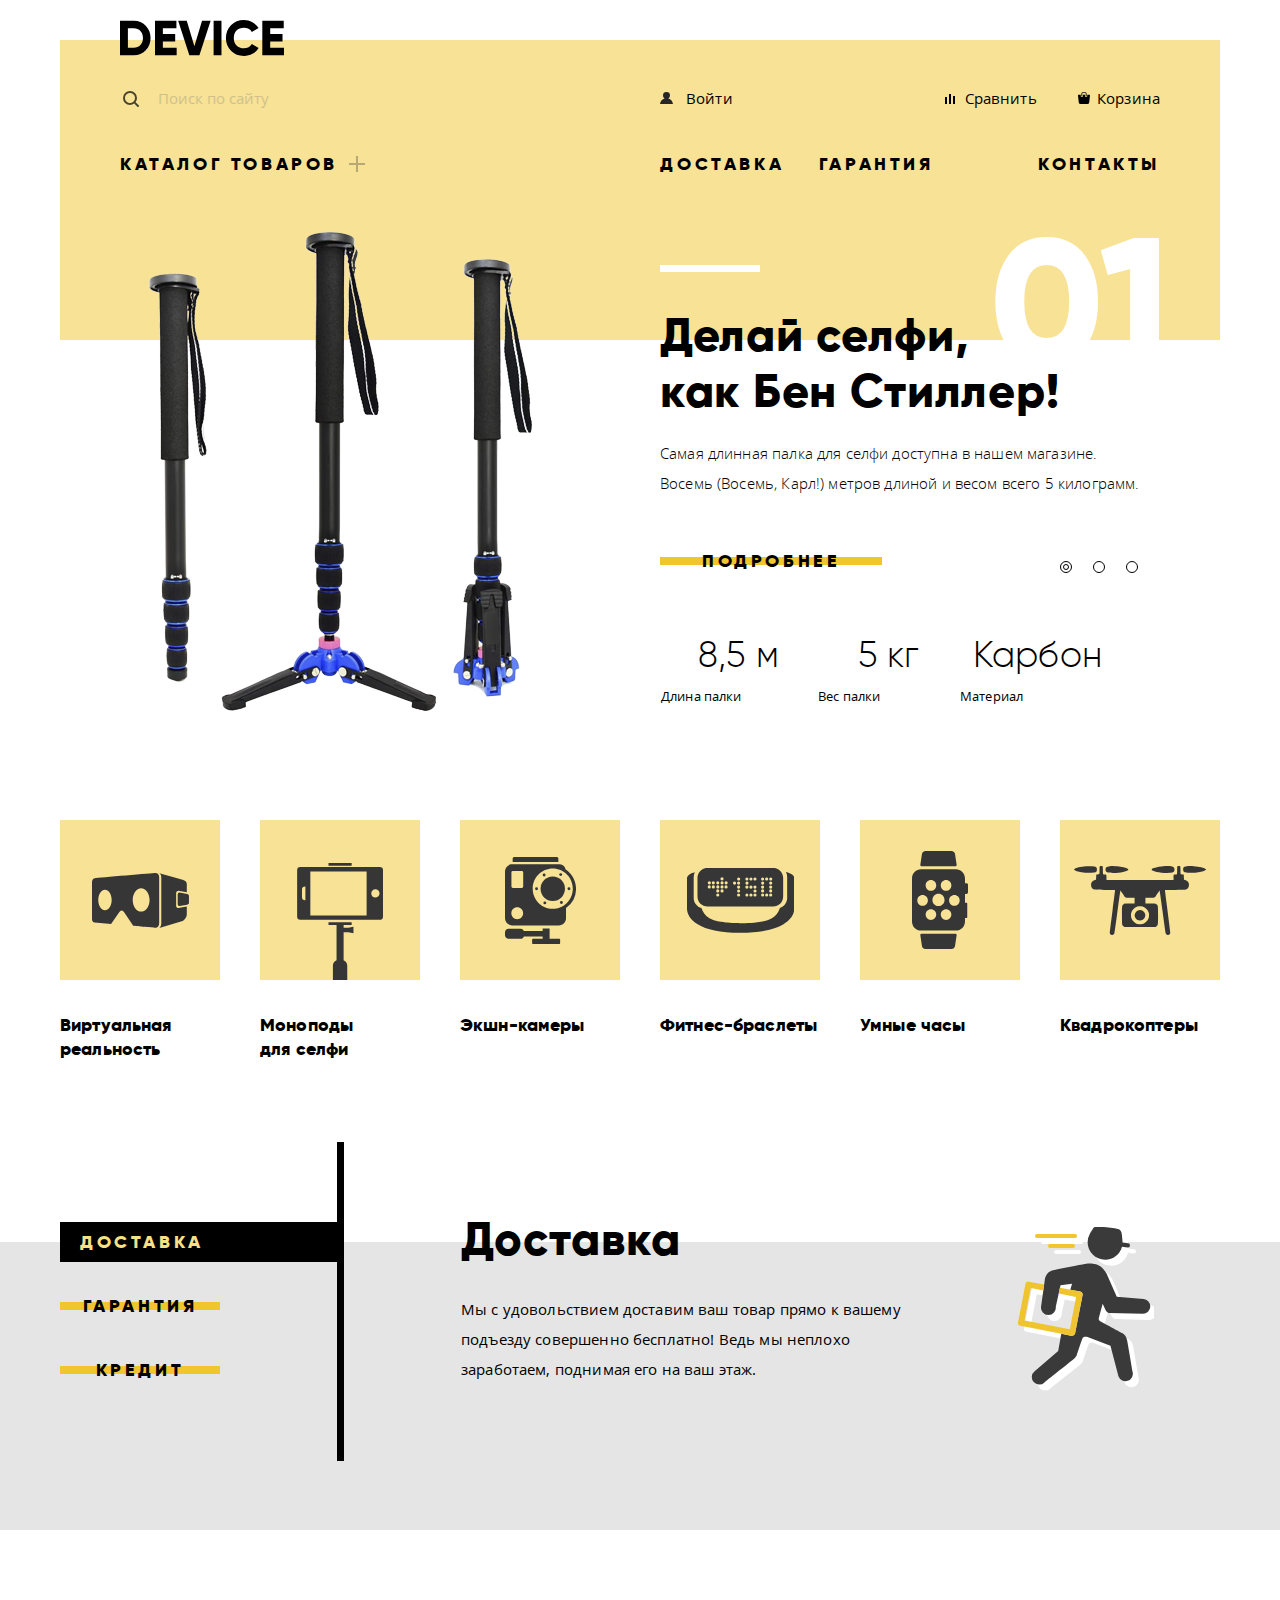
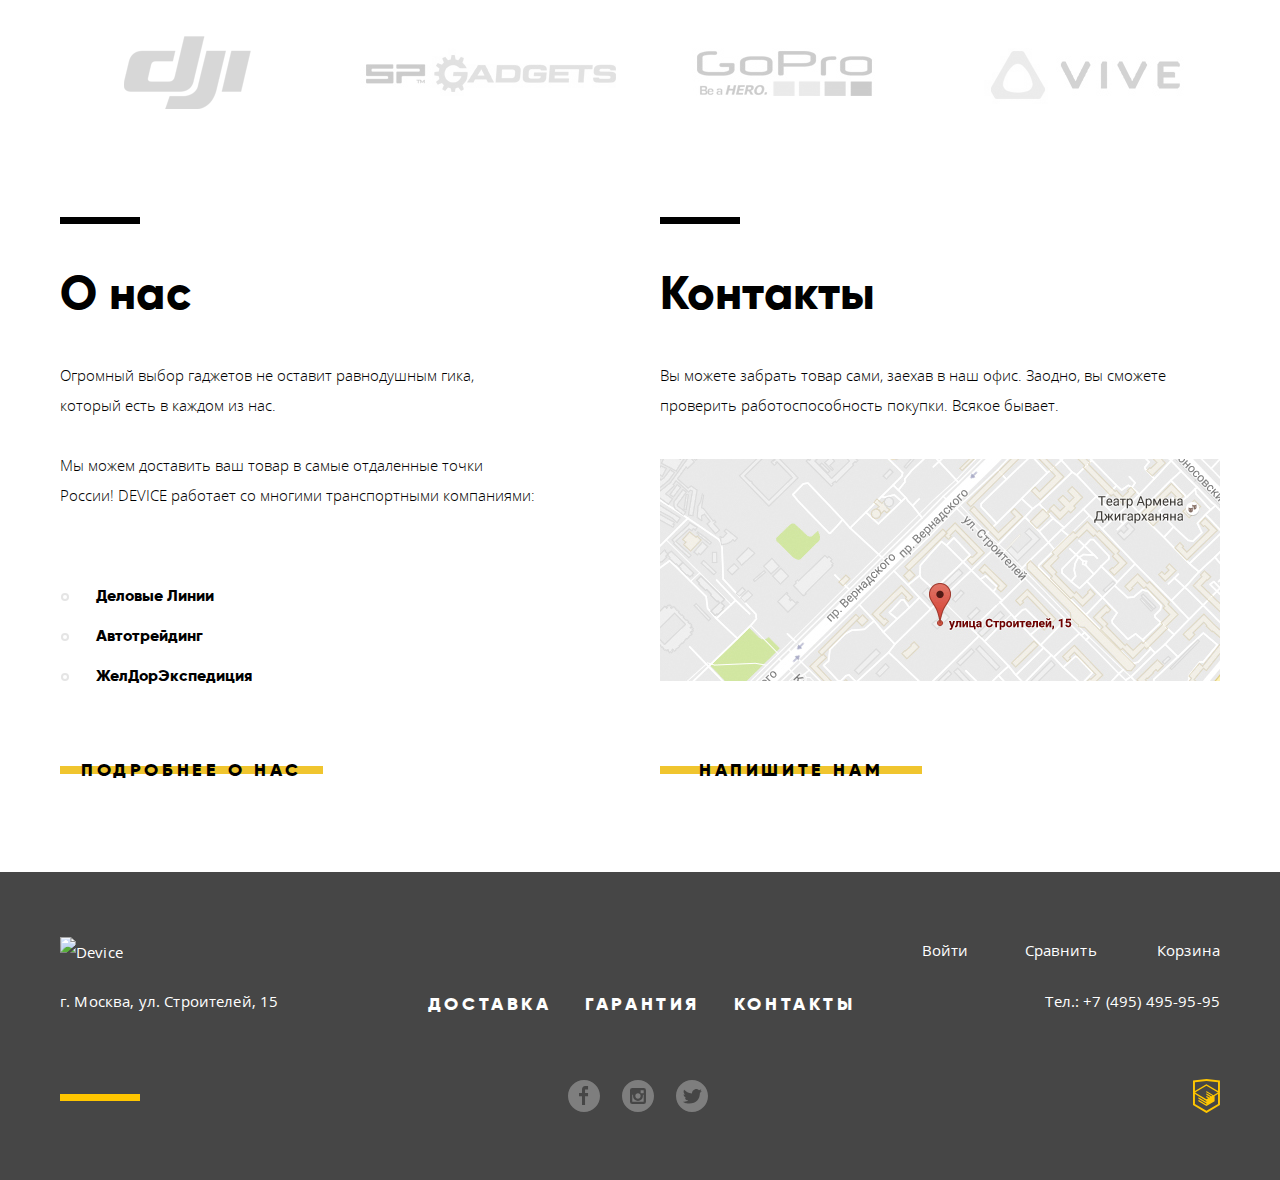
==== commit 3906b832: "#53 Оживить интерактивные элементы в личном" ====
--- a/index.html
+++ b/index.html
@@ -5,7 +5,7 @@
   <meta charset="utf-8">
   <title>HTML Academy: Девайс</title>
   <link rel="stylesheet" href="css/normalize.css">
-  <link rel="stylesheet" href="css/style.css">
+  <link rel="stylesheet" href="css/style.min.css">
 </head>
 
 <body>
@@ -88,7 +88,7 @@
       <section class="slider-top">
         <h2 class="visually-hidden">Лучшие товары</h2>
         <ol class="slides">
-          <li class="slide-content slide-visible">
+          <li class="slide-content slide-visible" id="slide-first">
             <div class="slide-content-img">
               <img src="img/slider-1.png" alt="Самая длинная палка для сэлфи" width="384" height="486">
             </div>
@@ -113,7 +113,7 @@
               </table>
             </div>
           </li>
-          <li class="slide-content slide-hidden">
+          <li class="slide-content slide-hidden" id="slide-second">
             <div class="slide-content-img">
               <img src="img/slider-2.png" alt="Фитнес-браслет" width="345" height="485">
             </div>
@@ -133,7 +133,7 @@
               </table>
             </div>
           </li>
-          <li class="slide-content slide-hidden">
+          <li class="slide-content slide-hidden" id="slide-third">
             <div class="slide-content-img">
               <img src="img/slider-3.png" alt="Квадрокоптер" width="526" height="334">
             </div>
@@ -158,13 +158,13 @@
         </ol>
         <ul class="slides-switches">
           <li class="slide-radio">
-            <label class="slide-btn slide-btn-active" for="slide-first">Слайд селфипалок</label>
+            <button class="slide-btn slide-btn-active" data-for="slide-first">Слайд селфипалок</button>
           </li>
           <li class="slide-radio">
-            <label class="slide-btn" for="slide-second">Слайд фитнес-браслетов</label>
+            <button class="slide-btn" data-for="slide-second">Слайд фитнес-браслетов</button>
           </li>
           <li class="slide-radio">
-            <label class="slide-btn" for="slide-third">Слайд квадрокоптеров</label>
+            <button class="slide-btn" data-for="slide-third">Слайд квадрокоптеров</button>
           </li>
         </ul>
       </section>
@@ -185,7 +185,8 @@
               <div class="catalog-img img-monopod">
                 <img src="img/popular-2.svg" alt="Моноподы для селфи" width="86" height="117">
               </div>
-              <h3>Моноподы <br>для селфи</h3>
+              <h3>Моноподы
+                <br>для селфи</h3>
             </a>
           </li>
           <li class="catalog-item">
@@ -230,13 +231,13 @@
           <h2 class="visually-hidden">Сервисы</h2>
           <ul class="services-switches">
             <li class="services-switches-active">
-              <button class="btn-services btn-services-active">Доставка</button>
+              <button class="btn-services btn-services-active" data-for="delivery">Доставка</button>
             </li>
             <li>
-              <button class="btn btn-services">Гарантия</button>
+              <button class="btn btn-services" data-for="warranty">Гарантия</button>
             </li>
             <li>
-              <button class="btn btn-services">Кредит</button>
+              <button class="btn btn-services" data-for="credit">Кредит</button>
             </li>
           </ul>
           <ul class="services-slides">
@@ -303,11 +304,11 @@
         <h2>Контакты</h2>
         <p class="description">Вы можете забрать товар сами, заехав в наш офис. Заодно, вы сможете проверить работоспособность покупки. Всякое бывает.</p>
         <div class="map">
-          <a href="#">
+          <a href="#" class="map-link">
             <img src="img/map.jpg" alt="Карта" width="560" height="222">
           </a>
         </div>
-        <a class="btn" href="#">Напишите нам</a>
+        <a class="btn contacts-link" href="#">Напишите нам</a>
       </section>
     </div>
   </main>
@@ -400,9 +401,9 @@
 
   <section class="modal modal-map">
     <h2 class="visually-hidden">Как до нас добраться</h2>
-    <p>
-      <img src="img/map-full.jpg" width="960" height="559" alt="Офис компании по адресу улица Строителей, 15">
-    </p>
+    <iframe src="https://www.google.com/maps/embed?pb=!1m18!1m12!1m3!1d2279.013734552847!2d61.4064425161242!3d55.1655358445975!2m3!1f0!2f0!3f0!3m2!1i1024!2i768!4f13.1!3m3!1m2!1s0x43c5ed4917c77335%3A0x2ff7079e553d5216!2z0YPQuy4g0J_Rg9GI0LrQuNC90LAsIDE2LCDQp9C10LvRj9Cx0LjQvdGB0LosINCn0LXQu9GP0LHQuNC90YHQutCw0Y8g0L7QsdC7LiwgNDU0MDkx!5e0!3m2!1sru!2sru!4v1522426135688" 
+      width="960" height="559" frameborder="0" style="border:0" allowfullscreen>
+    </iframe>
     <button class="modal-close" type="button">Закрыть</button>
   </section>
 
@@ -424,7 +425,7 @@
   </section>
 
   <script src="js/scripts.js"></script>
-
+  <script src="js/slider.js"></script>
 </body>
 
 </html>
--- a/css/style.min.css
+++ b/css/style.min.css
@@ -0,0 +1 @@
+.btn,.site-navigation a,.user-block a,a,body{color:#000}.btn::before,.search-form::before{content:''}.btn,.slides-switches li,.submenu ul,.user-block li{vertical-align:top}.catalog-inner-item-hover,.catalog-inner-left-side,.catalog-inner-list .catalog-inner-item,.catalog-inner-right-side,.main-header{-webkit-box-orient:vertical;-webkit-box-direction:normal}@font-face{font-family:'Gilroy ExtraBold';font-weight:400;font-style:normal;src:url(../fonts/gilroyextrabold.woff2) format('woff2'),url(../fonts/gilroyextrabold.woff) format('woff')}@font-face{font-family:'Gilroy Light';font-weight:400;font-style:normal;src:url(../fonts/gilroylight.woff2) format('woff2'),url(../fonts/gilroylight.woff) format('woff')}@font-face{font-family:'Open Sans';font-weight:400;font-style:normal;src:url(../fonts/opensans.woff2) format('woff2'),url(../fonts/opensans.woff) format('woff')}@font-face{font-family:'Open Sans Light';font-weight:400;font-style:normal;src:url(../fonts/opensanslight.woff2) format('woff2'),url(../fonts/opensanslight.woff) format('woff')}body{font-family:'Open Sans',Arial,sans-serif;font-size:15px;font-weight:300;line-height:30px;margin:0;padding:0;letter-spacing:.01em}.btn,h1{font-family:'Gilroy ExtraBold',Arial,sans-serif}img{max-width:100%;height:auto}h1{font-size:47px;line-height:48px;letter-spacing:.015em}.btn,.site-navigation{letter-spacing:.2em;text-transform:uppercase}a{text-decoration:none}.visually-hidden:not(:focus):not(:active),input[type=checkbox].visually-hidden,input[type=radio].visually-hidden{position:absolute;overflow:hidden;clip:rect(0 0 0 0);width:1px;height:1px;margin:-1px;padding:0;white-space:nowrap;border:0;-webkit-clip-path:inset(100%);clip-path:inset(100%)}.btn{font-size:18px;line-height:24px;position:relative;z-index:0;display:inline-block;padding:8px 10px;cursor:pointer;border:none;background-color:transparent}.btn::before{position:absolute;z-index:-1;top:40%;left:0;width:100%;height:20%;-webkit-transition:all .2s ease-in-out;-o-transition:all .2s ease-in-out;transition:all .2s ease-in-out;background-color:#f0c52e}.btn:focus::before,.btn:hover::before{top:0;height:100%}.btn:active{color:#be9c22}.container{-webkit-box-sizing:border-box;box-sizing:border-box;max-width:1160px;margin:0 auto}.main-header{position:relative;display:-webkit-box;display:-ms-flexbox;display:flex;flex-direction:column;min-height:300px;margin-top:40px;padding:0 60px;background-color:#f7e296;-ms-flex-direction:column}.main-header .index-columns{display:-webkit-box;display:-ms-flexbox;display:flex;padding-top:33px;padding-bottom:30px;-webkit-box-pack:justify;-ms-flex-pack:justify;justify-content:space-between}.main-header .logo{position:absolute;top:-20px;left:60px}.logo[href]{-webkit-transition:opacity .1s ease-in;-o-transition:opacity .1s ease-in;transition:opacity .1s ease-in}.logo[href]:focus,.logo[href]:hover{opacity:.6}.logo[href]:active{opacity:.3}.search-form{position:relative;margin:0;padding:0}.search-form input{width:355px;height:47px;padding:0 0 0 38px;opacity:.3;border:none;border-bottom:2px solid transparent;outline:0;background-color:#f7e296}.search-form input:hover,.site-navigation a:focus,.site-navigation a:hover,.user-block .active:focus,.user-block .active:hover,.user-block a:focus,.user-block a:hover{opacity:.6}.search-form input:active,.search-form input:focus{opacity:1;border-bottom:2px solid #000}.search-form::before{position:absolute;top:18px;left:3px;width:18px;height:18px;opacity:1;background-image:url(../img/search.svg);background-repeat:no-repeat}.search-form .search-btn{font:inherit;visibility:hidden;width:85px;height:49px;margin-left:-5px;text-align:center;border:2px solid #000;background-color:transparent}.search-form-hidden:active~.search-btn,.search-form-hidden:focus~.search-btn{visibility:visible}.search-form .search-btn:focus,.search-form .search-btn:hover{visibility:visible;color:#fff;background-color:#000}.search-form .search-btn:active{visibility:visible;color:#747474;background-color:#000}.menu-item .index-catalog:after,.menu-item .index-catalog:before{background-color:#b8a974;content:''}.site-navigation,.user-block ul{margin:0;padding:0;list-style:none}.user-block{display:-webkit-box;display:-ms-flexbox;display:flex;-webkit-box-pack:justify;-ms-flex-pack:justify;justify-content:space-between;-webkit-box-align:center;-ms-flex-align:center;align-items:center}.main-header .user-block{width:500px}.user-block li{display:inline-block}.user-block-left .logout{margin-left:10px}.user-block-right li{margin-left:30px}.user-block a{position:relative;padding-left:26px}.user-block a::before{position:absolute;width:14px;height:13px;content:'';background-repeat:no-repeat}.user-block .exit{padding-left:0;opacity:.3}.user-block .login::before{top:4px;left:0}.main-header .login::before{background-image:url(../img/user.svg)}.user-block .compare::before{top:6px;left:6px}.main-header .compare::before{background-image:url(../img/compare.svg)}.user-block .cart::before{top:4px;left:7px}.main-header .cart::before{background-image:url(../img/cart.svg)}.main-navigation{display:-webkit-box;display:-ms-flexbox;display:flex;-webkit-box-pack:justify;-ms-flex-pack:justify;justify-content:space-between}.site-navigation{font-family:'Gilroy ExtraBold',Arial,sans-serif;font-size:18px;line-height:24px}.site-navigation-right li{display:inline-block;vertical-align:top}.main-navigation .menu-item-delivery{margin-right:26px}.main-navigation .menu-item-contacts{margin-left:96px}.menu-item .index-catalog{position:relative;padding-right:30px}.menu-item .index-catalog:after{position:absolute;top:3px;right:10px;width:2px;height:16px}.menu-item .index-catalog:before{position:absolute;top:10px;right:3px;width:16px;height:2px}.site-navigation .submenu{font-family:'Open Sans',Arial,sans-serif;font-size:15px;line-height:36px;position:absolute;z-index:2;left:0;display:none;-webkit-box-sizing:border-box;box-sizing:border-box;width:1160px;min-height:164px;margin:0;padding:20px 60px;list-style:none;letter-spacing:.01em;text-transform:none;background-color:#f7e296}.slide-description .slide-number,.slide-description .slide-promo{font-family:'Gilroy ExtraBold',Arial,sans-serif}.slide-content .slide-description,.slider-top{position:relative}.menu-item:focus .submenu,.menu-item:hover .submenu{display:block}.submenu ul{display:inline-block;margin:0;padding:0;list-style:none;width:200px}.submenu ul:first-child{width:200px;margin-right:40px}.site-navigation a:active,.user-block .active,.user-block a:active{opacity:.3}.user-block .active:active{opacity:1}.slider-top .slides{position:relative;top:-112px}.slider-top .slide-content{display:-webkit-box;display:-ms-flexbox;display:flex;-webkit-box-pack:justify;-ms-flex-pack:justify;justify-content:space-between}.slider-top .slide-hidden{display:none}@-webkit-keyframes enter{0%{-webkit-transform:translateX(-1000px);transform:translateX(-1000px);opacity:0}50%{-webkit-transform:translateX(-50px);transform:translateX(-50px);opacity:.5}75%{-webkit-transform:translateX(-10px);transform:translateX(-10px);opacity:.75}100%{-webkit-transform:translateX(0);transform:translateX(0);opacity:1}}@keyframes enter{0%{-webkit-transform:translateX(-1000px);transform:translateX(-1000px);opacity:0}50%{-webkit-transform:translateX(-50px);transform:translateX(-50px);opacity:.5}75%{-webkit-transform:translateX(-10px);transform:translateX(-10px);opacity:.75}100%{-webkit-transform:translateX(0);transform:translateX(0);opacity:1}}.slide-visible{-webkit-animation-name:enter;animation-name:enter;-webkit-animation-duration:.3s;animation-duration:.3s}.slide-content .slide-content-img,.slide-content .slide-description{width:560px}.slide-content .slide-content-img{display:-webkit-box;display:-ms-flexbox;display:flex;-webkit-box-align:start;-ms-flex-align:start;align-items:flex-start}.slide-content-img img{display:block;margin:0 auto}.slide-content .slide-description::before{position:absolute;top:37px;right:460px;width:100px;height:7px;content:'';background-color:#fff}.slide-description .slide-number{position:absolute;top:-14px;right:48px}.slide-description .slide-promo{font-size:47px;line-height:56px;position:relative;z-index:1;margin-top:79px;margin-bottom:19px;letter-spacing:.015em;color:#000}.slide-description .slide-promo-description{font-family:'Open Sans Light',Arial,sans-serif;width:490px;margin-bottom:43px}.slide-description .btn{margin-bottom:49px;padding:8px 42px}.slide-description .custom-table-1{border-collapse:collapse}.slide-description th{font-family:'Gilroy Light',Arial,sans-serif;font-size:36px;font-weight:400;line-height:48px;padding-bottom:6px}.slide-description th:first-child,.slide-description th:last-child{width:155px}.slide-description th:nth-child(2){width:140px}.slide-description td{font-size:13px;line-height:20px}.slider-top .slides,.slider-top .slides-switches{margin:0;padding:0;list-style:none}.slider-top .slides-switches{position:absolute;right:82px;bottom:250px}.slides-switches li{display:inline-block;margin-right:17px}.slides-switches li:last-child{margin-right:0}.slider-top .slide-btn{font-size:0;position:relative;display:inline-block;width:12px;height:12px;padding:0;cursor:pointer;vertical-align:baseline;border:1px solid #000;border-radius:50%;background-color:transparent}.slider-top .slide-btn-active::before{position:absolute;top:2px;left:2px;width:4px;height:4px;content:'';border:1px solid #000;border-radius:50%}.slide-description .slide-number{font-size:180px;line-height:180px;color:#fff}.catalog h3,.services .btn-services-active{font-family:'Gilroy ExtraBold',Arial,sans-serif;font-size:18px;line-height:24px}.catalog{margin-top:-6px;margin-bottom:131px}.catalog .catalog-list{display:-webkit-box;display:-ms-flexbox;display:flex;margin:0;padding:0;list-style:none;-webkit-box-pack:justify;-ms-flex-pack:justify;justify-content:space-between;-ms-flex-wrap:wrap;flex-wrap:wrap}.catalog a{color:#000}.catalog h3{max-width:160px;margin:0;padding:0}.catalog .catalog-img{display:-webkit-box;display:-ms-flexbox;display:flex;width:160px;height:160px;margin-bottom:33px;-webkit-transition:background-color .1s ease-in;-o-transition:background-color .1s ease-in;transition:background-color .1s ease-in;background-color:#f7e296;-webkit-box-pack:center;-ms-flex-pack:center;justify-content:center;-webkit-box-align:center;-ms-flex-align:center;align-items:center}.catalog-list .catalog-item{padding-bottom:50px}.catalog-item:focus .popcatalogular-img,.catalog-item:hover .catalog-img{background-color:#f0c52e}.catalog-item:active .catalog-img img{opacity:.3}.catalog .img-monopod{-webkit-box-align:end;-ms-flex-align:end;align-items:flex-end}.services-slide-hidden{position:absolute;overflow:hidden;clip:rect(0 0 0 0);width:1px;height:1px;margin:-1px;padding:0;white-space:nowrap;border:0;-webkit-clip-path:inset(100%);clip-path:inset(100%)}@-webkit-keyframes switch{0%{-webkit-transform:translateX(100px);transform:translateX(100px);opacity:0}50%{-webkit-transform:translateX(50px);transform:translateX(50px);opacity:.5}100%{-webkit-transform:translateY(0);transform:translateY(0);opacity:1}}@keyframes switch{0%{-webkit-transform:translateX(100px);transform:translateX(100px);opacity:0}50%{-webkit-transform:translateX(50px);transform:translateX(50px);opacity:.5}100%{-webkit-transform:translateY(0);transform:translateY(0);opacity:1}}.services-slide-visible{-webkit-animation-name:switch;animation-name:switch;-webkit-animation-duration:.3s;animation-duration:.3s}.services-wrapper{position:relative;width:100%;margin-bottom:94px;background-color:#e5e5e5}.services{position:relative;top:-45px;display:-webkit-box;display:-ms-flexbox;display:flex;min-height:288px;-webkit-box-pack:start;-ms-flex-pack:start;justify-content:flex-start}.services .services-slides,.services .services-switches{margin:0;padding:0;list-style:none}.services .services-switches{z-index:0;width:284px;margin-top:25px}.services .services-switches::before{position:absolute;top:-55px;left:277px;display:block;width:7px;height:319px;content:'';background-color:#000}.partners .partners-item,.partners img{position:relative}.services-switches li{margin-bottom:24px}.services .services-switches-active{background-color:#000}.services .btn-services{min-width:160px;padding:8px 20px}.services .btn-services-active{position:relative;display:inline-block;height:40px;padding:8px 20px;vertical-align:top;letter-spacing:.2em;text-transform:uppercase;color:#f7e184;border:none;background-color:transparent}.contact-info h2,.services-slides h3{font-family:'Gilroy ExtraBold',Arial,sans-serif;font-size:47px;line-height:48px}.services .services-slides{width:693px;padding-left:117px}.services-slides li{padding-top:18px;padding-bottom:18px}.services-slides h3{margin:0 0 31px;padding:0;letter-spacing:.02em}.services-slides p{max-width:460px}.credit,.delivery,.warranty{right:50px;background-repeat:no-repeat;background-position-x:right;background-position-y:30px}.delivery{background-image:url(../img/delivery.svg)}.credit{background-image:url(../img/credit.svg)}.warranty{background-image:url(../img/warranty.svg)}.partners{margin-bottom:84px}.partners .partners-list{display:-webkit-box;display:-ms-flexbox;display:flex;margin:0;padding:0;list-style:none;-webkit-box-pack:justify;-ms-flex-pack:justify;justify-content:space-between;-ms-flex-wrap:wrap;flex-wrap:wrap}.partners img{opacity:.2}.partner-link::before{position:absolute;width:260px;height:100px;content:'';opacity:0}.dji::before{background-image:url(../img/logo-1.png)}.spgadgets::before{background-image:url(../img/logo-2.png)}.gopro::before{background-image:url(../img/logo-3.png)}.vive::before{background-image:url(../img/logo-4.png)}.partners .partners-item:focus .partner-link::before,.partners .partners-item:hover .partner-link::before{opacity:1}.main-content .contact-info{display:-webkit-box;display:-ms-flexbox;display:flex;padding-top:52px;-webkit-box-pack:justify;-ms-flex-pack:justify;justify-content:space-between}.main-footer-middle,.main-footer-top{display:-webkit-box;display:-ms-flexbox}.contact-info .about-us{max-width:475px}.contact-info h2{position:relative;margin:0 0 43px;padding:0}.contact-info h2::before{position:absolute;top:-52px;width:80px;height:7px;content:'';background-color:#000}.contact-info p{font-family:'Open Sans Light',Arial,sans-serif;margin:0 0 30px;padding:0;letter-spacing:normal}.contact-info ul,.modal-wtite-us .modal-wtite-us-label{font-family:'Gilroy ExtraBold',Arial,sans-serif}.contact-info ul{font-size:16px;line-height:40px;margin:66px 0 54px;padding:0 36px;list-style:none;letter-spacing:normal}.contact-info li{position:relative}.contact-info li::after,.contact-info li::before{position:absolute;border-radius:50%;content:''}.contact-info li::before{top:17px;left:-35px;width:8px;height:8px;background-color:#e5e5e5}.contact-info li::after{top:19px;left:-33px;width:4px;height:4px;background-color:#fff}.about-us .btn{padding:8px 21px}.contact-info .contacts{width:560px}.contacts .map{margin-top:39px;margin-bottom:60px}.contacts .btn{padding:8px 39px}.main-footer{margin-top:82px;padding-top:63px;padding-bottom:58px;color:#fff;background-color:#464646}.main-footer a{color:#fff}.main-footer p{margin:0;padding:0}.main-footer-top{display:flex;margin-bottom:19px;-webkit-box-pack:justify;-ms-flex-pack:justify;justify-content:space-between;-webkit-box-align:start;-ms-flex-align:start;align-items:flex-start}.main-footer-top .logo{padding-top:2px}.main-footer .login::before{background-image:url(../img/user-footer.svg)}.main-footer .compare::before{background-image:url(../img/compare-footer.svg)}.main-footer .cart::before{background-image:url(../img/cart-footer.svg)}.main-footer-middle{display:flex;margin-bottom:63px;-webkit-box-pack:justify;-ms-flex-pack:justify;justify-content:space-between;-webkit-box-align:end;-ms-flex-align:end;align-items:flex-end}.main-footer-middle .site-navigation{width:468px}.main-footer-middle li{margin-right:25px}.main-footer-bottom{position:relative;display:-webkit-box;display:-ms-flexbox;display:flex;-webkit-box-pack:end;-ms-flex-pack:end;justify-content:flex-end;-webkit-box-align:end;-ms-flex-align:end;align-items:center}.main-footer-bottom::before{position:absolute;bottom:21px;left:0;width:80px;height:7px;content:'';background-color:#ffc600}.main-footer-bottom ul{width:160px;margin:0;padding:0;list-style:none}.main-footer-bottom li{display:inline-block;margin:0 9px;vertical-align:top}.modal-map,.modal-wtite-us{top:120px;left:50%;display:none;width:960px}.social path{fill:#7e7e7e}.social:focus path,.social:hover path{fill:#b5b5b5}.social:active path{fill:#595959}.main-footer-bottom .created-by{margin-left:474px}.created-by path{fill:#ffc600}.created-by:focus path,.created-by:hover path{fill:#b5931c}.created-by:active path{fill:#7e6d31}.modal{position:fixed;z-index:1;-webkit-box-sizing:border-box;box-sizing:border-box;background-color:#fff;-webkit-box-shadow:0 10px 30px rgba(0,0,0,.2);box-shadow:0 10px 30px rgba(0,0,0,.2)}.modal-map{height:559px;margin-left:-480px}.modal-map p{margin:0}.modal-wtite-us{margin-left:-480px;padding:95px 100px 85px}.modal-wtite-us .modal-wtite-us-label{font-size:18px;line-height:24px;display:inline-block}.modal-wtite-us .email,.modal-wtite-us .name{display:inline-block;width:360px;vertical-align:top}.modal-wtite-us .name{margin-right:35px}.modal-wtite-us .letter{margin-top:35px;margin-bottom:50px}.email input,.name input{width:360px;padding-top:16px;padding-bottom:16px;padding-left:20px}.email input,.letter textarea,.name input{margin-top:13px}.letter textarea{width:740px;height:124px;padding:16px 20px;resize:vertical}.modal-wtite-us input,.modal-wtite-us textarea{font-family:'Open Sans',Arial,sans-serif;font-size:14px;line-height:18px;letter-spacing:normal;color:#bababa;border:0;background-color:#f2f2f2}.modal-wtite-us input:hover,.modal-wtite-us textarea:hover{color:#a8a8a8;background-color:#ebebeb}.modal-wtite-us input:focus,.modal-wtite-us textarea:focus{color:#464646;outline:#f7e296 solid 3px;background-color:#fff}.modal-wtite-us .btn{padding:8px 35px}.modal-wtite-us .error,.modal-wtite-us-label input:invalid{color:#b09f9f;background-color:#f6dada}.modal-close{font-size:0;position:absolute;top:22px;right:22px;display:block;width:55px;height:55px;cursor:pointer;opacity:.5;border:0;border-radius:50%;background-color:#f0c52e}.modal-close:focus,.modal-close:hover{opacity:1}.modal-close:active{opacity:.3}.modal-close::after,.modal-close::before{position:absolute;top:26px;left:13px;width:30px;height:3px;content:'';background-color:#fff}.modal-close::before{-webkit-transform:rotate(45deg);-ms-transform:rotate(45deg);transform:rotate(45deg)}.modal-close::after{-webkit-transform:rotate(-45deg);-ms-transform:rotate(-45deg);transform:rotate(-45deg)}@-webkit-keyframes bounce{0%{-webkit-transform:translateY(-1000px);transform:translateY(-1000px);opacity:0}50%{-webkit-transform:translateY(50px);transform:translateY(50px);opacity:.5}75%{-webkit-transform:translateY(-50px);transform:translateY(-50px);opacity:.75}100%{-webkit-transform:translateY(0);transform:translateY(0);opacity:1}}@keyframes bounce{0%{-webkit-transform:translateY(-1000px);transform:translateY(-1000px);opacity:0}50%{-webkit-transform:translateY(50px);transform:translateY(50px);opacity:.5}75%{-webkit-transform:translateY(-50px);transform:translateY(-50px);opacity:.75}100%{-webkit-transform:translateY(0);transform:translateY(0);opacity:1}}.modal-show{display:block;-webkit-animation-name:bounce;animation-name:bounce;-webkit-animation-duration:.6s;animation-duration:.6s}@-webkit-keyframes shake{0%,100%{-webkit-transform:translateX(0);transform:translateX(0)}10%,30%,50%,70%,90%{-webkit-transform:translateX(-5px);transform:translateX(-5px)}20%,40%,60%,80%{-webkit-transform:translateX(5px);transform:translateX(5px)}}@keyframes shake{0%,100%{-webkit-transform:translateX(0);transform:translateX(0)}10%,30%,50%,70%,90%{-webkit-transform:translateX(-5px);transform:translateX(-5px)}20%,40%,60%,80%{-webkit-transform:translateX(5px);transform:translateX(5px)}}.modal-error{-webkit-animation-name:shake;animation-name:shake;-webkit-animation-duration:.6s;animation-duration:.6s}.main-header-inner{min-height:186px}.main-content .inner-content{padding:0 60px}.main-content .page-info{padding-top:37px;padding-bottom:45px}.main-content .main-title{margin:0 0 19px;padding:0}.main-content .breadcrumbs{margin:0;padding:0;list-style:none}.breadcrumbs li{font-size:14px;line-height:24px;position:relative;display:inline-block;margin-right:30px;vertical-align:middle;color:#000}.breadcrumbs li::after,.catalog-inner-left-side:before{position:absolute;content:''}.breadcrumbs a,.breadcrumbs li:last-child{opacity:.3;color:#000}.breadcrumbs li:last-child{cursor:default}.breadcrumbs li::after{top:9px;right:-17px;width:4px;height:7px;background-image:url(../img/nav-arrow.svg);background-repeat:no-repeat}.breadcrumbs li:last-child::after{display:none}.breadcrumbs a:focus,.breadcrumbs a:hover{opacity:.6}.breadcrumbs a:active{opacity:.1}.catalog-inner-wrapper{display:-webkit-box;display:-ms-flexbox;display:flex;width:100%}.catalog-inner-left-side{display:-webkit-box;display:-ms-flexbox;display:flex;flex-direction:column;background-color:#eee;-ms-flex-direction:column;-webkit-box-flex:1;-ms-flex-positive:1;flex-grow:1}.catalog-inner-left-side:before{top:0;right:0;display:block;width:100%;height:70px;background-color:#dcdcdc}.catalog-inner-left-side-content{-webkit-box-sizing:border-box;box-sizing:border-box;width:328px;margin-left:auto;padding-left:60px}.filters{position:relative}.filters .filters-top{display:-webkit-box;display:-ms-flexbox;display:flex;background-color:#dbdbdb;-webkit-box-align:baseline;-ms-flex-align:baseline;align-items:baseline}.filters .filters-bottom{display:-webkit-box;display:-ms-flexbox;display:flex;padding-top:69px}.catalog-inner-right-side,.sorting{display:-webkit-box;display:-ms-flexbox}.filter .filter-title{font-family:'Gilroy ExtraBold',Arial,sans-serif;font-size:18px;line-height:24px;width:200px;padding-top:10px;border-top:2px solid #000}.filter .selected-price{font-family:'Gilroy Light',Arial,sans-serif;font-size:14px;line-height:24px;position:relative;padding-top:46px}.filter .selected-price::after,.filter .selected-price::before{position:absolute;top:35px;height:2px;content:''}.filter .selected-price::before{width:200px;background-color:#dbdbdb}.filter .selected-price::after{left:0;width:118px;background-color:#91c92f}.selected-price span{position:relative;color:#cecece}.selected-price span:first-child::before,.selected-price span:last-child::before{position:absolute;z-index:1;top:-24px;width:22px;height:24px;background-image:url(../img/filter-button.svg);cursor:pointer;content:'';background-repeat:no-repeat}.selected-price span:first-child{margin-right:60px}.selected-price span:first-child::before{left:-5px}.selected-price span:last-child::before{right:18px}.selected-price span:first-child:hover::before{top:-25px;left:-6px;background-size:22px 24px}.selected-price span:last-child:hover::before{top:-25px;right:19px;background-size:22px 24px}.filter .filter-price{margin-bottom:34px}.filter .filter-bluetooth,.filter .filter-color{margin-bottom:31px}.filter .btn{padding:8px 40px}.filter-bluetooth ul,.filter-color ul{margin:18px 0 0;padding:0 0 0 38px;list-style:none}.filters .filter-option{font-size:14px;line-height:40px}.filters .blocked{color:#a6a6a6}.filter-option label{cursor:pointer}.filters fieldset{margin:0;padding:0;border:none}.filters h2,.sorting h2{font-family:'Gilroy ExtraBold',Arial,sans-serif;font-size:16px;line-height:24px;margin:23px 0;padding:0;letter-spacing:.24em;text-transform:uppercase}.filter-bluetooth label,.filter-color label{position:relative}.filter-color label::before{position:absolute;top:-2px;left:-40px;width:25px;height:23px;content:'';background-image:url(../img/checkbox-off.svg);background-repeat:no-repeat}.filter-input-checkbox:hover+label,.filter-input-radio:hover+label{opacity:.6}.filter-input-checkbox:focus+label,.filter-input-radio:focus+label{outline:#61c3ff solid 2px}.filter-input-checkbox:checked+label::before{position:absolute;top:-2px;left:-40px;width:25px;height:23px;content:'';background-image:url(../img/checkbox-on.svg);background-repeat:no-repeat}.filter-bluetooth label::before,.filter-input-radio:checked+label::before{position:absolute;top:-4px;left:-40px;width:25px;height:25px;background-repeat:no-repeat;content:''}.filter-bluetooth label::before{background-image:url(../img/radio-off.svg)}.filter-input-radio:checked+label::before{background-image:url(../img/radio-on.svg)}.filter-input-checkbox[type=checkbox]:disabled+label::before,.filter-input-radio[type=radio]:disabled+label::before{opacity:.25}.catalog-inner-right-side{position:relative;display:flex;flex-direction:column;-ms-flex-direction:column;-webkit-box-flex:1;-ms-flex-positive:1;flex-grow:1}.catalog-inner-right-side:before{position:absolute;z-index:-1;top:0;right:0;display:block;width:100%;height:70px;content:'';background-color:#ebebeb}.sorting{display:flex;-webkit-box-align:baseline;-ms-flex-align:baseline;align-items:baseline}.catalog-inner-right-side-content{-webkit-box-sizing:border-box;box-sizing:border-box;width:832px;margin-right:auto;padding-left:72px}.sorting .sorting-controls{display:-webkit-box;display:-ms-flexbox;display:flex;width:560px;margin-left:50px;-webkit-box-pack:justify;-ms-flex-pack:justify;justify-content:space-between}.sorting-controls .sorting-type{margin:0;padding:0;list-style:none}.sorting-type li{margin-right:25px}.sorting-type-left li{display:inline-block;vertical-align:baseline}.sorting-type-right li{display:inline-block;vertical-align:middle}.sorting-type li:last-child{margin-right:0}.sorting a{font-family:'Open Sans',Arial,sans-serif;font-size:14px;line-height:18px;letter-spacing:normal;color:#000}.btn-down-direction,.btn-up-direction{position:relative}.btn-down-direction::before,.btn-up-direction::before{position:absolute;bottom:-4px;width:11px;height:10px;background-repeat:no-repeat;content:''}.btn-up-direction::before{left:-11px;background-image:url(../img/icon-up-dir.svg)}.btn-down-direction::before{left:-10px;background-image:url(../img/icon-down-dir.svg)}.sorting-type-left .sorting-type-inactive{opacity:.3}.sorting-type-right .sorting-type-inactive{opacity:.2}.sorting-controls .sorting-type-inactive:focus,.sorting-controls .sorting-type-inactive:hover{opacity:.6}.sorting-controls .sorting-type-current,.sorting-controls .sorting-type-inactive:active{opacity:1}.catalog-inner-content{padding-top:69px}.catalog-inner-content .catalog-inner-list{display:-webkit-box;display:-ms-flexbox;display:flex;margin:0;padding:0;list-style:none;-webkit-box-pack:justify;-ms-flex-pack:justify;justify-content:space-between;-ms-flex-wrap:wrap;flex-wrap:wrap}.catalog-inner-list .catalog-inner-item{position:relative;display:-webkit-box;display:-ms-flexbox;display:flex;flex-direction:column;margin-bottom:17px;-ms-flex-direction:column}.catalog-inner-item .catalog-inner-item-info{-webkit-box-ordinal-group:2;-ms-flex-order:1;order:1;display:-webkit-box;display:-ms-flexbox;display:flex;margin-top:32px;margin-bottom:29px;color:#000;-webkit-box-pack:justify;-ms-flex-pack:justify;justify-content:space-between;-webkit-box-align:baseline;-ms-flex-align:baseline;align-items:baseline}.catalog-inner-item h3{font-family:'Gilroy ExtraBold',Arial,sans-serif;font-size:18px;line-height:24px;width:260px;margin:0;padding:0}.catalog-inner-content .catalog-inner-item-price{font-family:'Gilroy Light',Arial,sans-serif;font-size:16px;line-height:24px;color:#464646}.catalog-inner-item-hidden{display:none}.catalog-inner-item-hidden::before{position:absolute;z-index:0;top:0;left:0;width:360px;height:380px;content:'';background-color:rgba(238,238,238,.7)}.catalog-inner-item:hover .catalog-inner-item-hidden{display:block}.catalog-inner-item-hover{position:absolute;top:0;display:none;display:-webkit-box;display:-ms-flexbox;display:flex;flex-direction:column;-webkit-box-sizing:border-box;box-sizing:border-box;width:360px;height:390px;padding-top:35px;-ms-flex-direction:column;-webkit-box-pack:center;-ms-flex-pack:center;justify-content:center;-webkit-box-align:center;-ms-flex-align:center;align-items:center}.catalog-inner-item-hover .btn{padding:8px 36px}.catalog-inner-item-hover .compare{font-family:'Open Sans Light',Arial,sans-serif;font-size:13px;line-height:36px;margin-top:6px;opacity:.5}.new:after,.pagination-list a{font-family:'Gilroy ExtraBold',Arial,sans-serif}.catalog-inner-item-hover .compare:focus,.catalog-inner-item-hover .compare:hover{opacity:1}.catalog-inner-item-hover .compare:active{opacity:.2}.new:after{font-size:14px;line-height:24px;position:absolute;top:29px;right:27px;width:51px;height:39px;padding-top:17px;padding-left:5px;content:'NEW';cursor:default;text-align:center;letter-spacing:.05em;color:rgba(0,0,0,.2);border:2px solid rgba(0,0,0,.1);border-radius:50%}.pagination-list{display:-webkit-box;display:-ms-flexbox;display:flex;-webkit-box-sizing:border-box;box-sizing:border-box;margin-top:-10px;margin-bottom:77px;padding:19px 0;background-color:#ebebeb;-webkit-box-pack:justify;-ms-flex-pack:justify;justify-content:space-between}.pagination-list ul{margin:0;padding:0;list-style:none}.pagination-list .pagination-item-number{margin-left:12px}.pagination-item-number li{display:inline-block;margin:0 12px;padding-top:1px;vertical-align:top}.pagination-list a{font-size:16px;line-height:18px;letter-spacing:.2em;text-transform:uppercase;color:#000}.pagination-list .page-inactive{opacity:.3}.pagination-list .page-inactive:focus,.pagination-list .page-inactive:hover{opacity:.6}.pagination-list .page-current,.pagination-list .page-inactive:active{cursor:default;opacity:1}.pagination-list .step{padding:25px 30px}.pagination-list .step:focus,.pagination-list .step:hover{background-color:#d9d9d9}.pagination-list .step:active{color:#acacac}.inner-page .main-footer{margin-top:0}